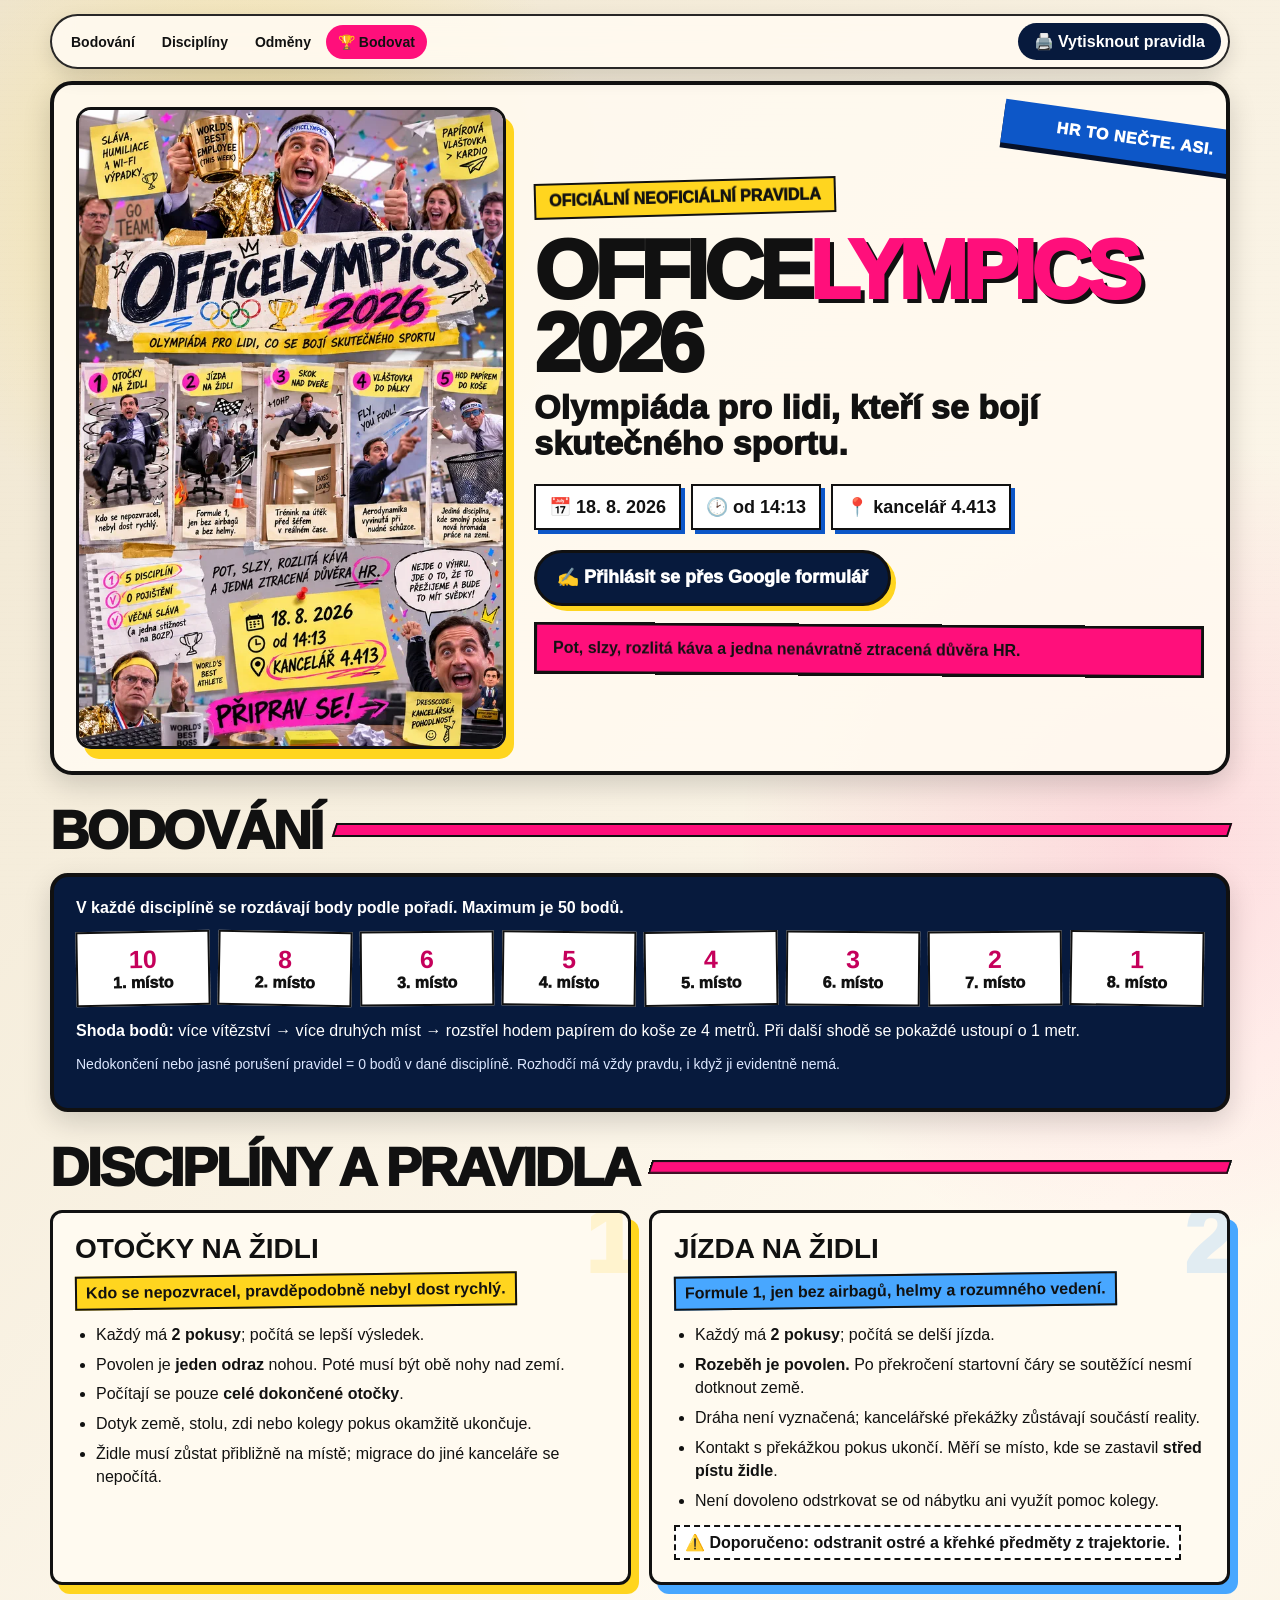
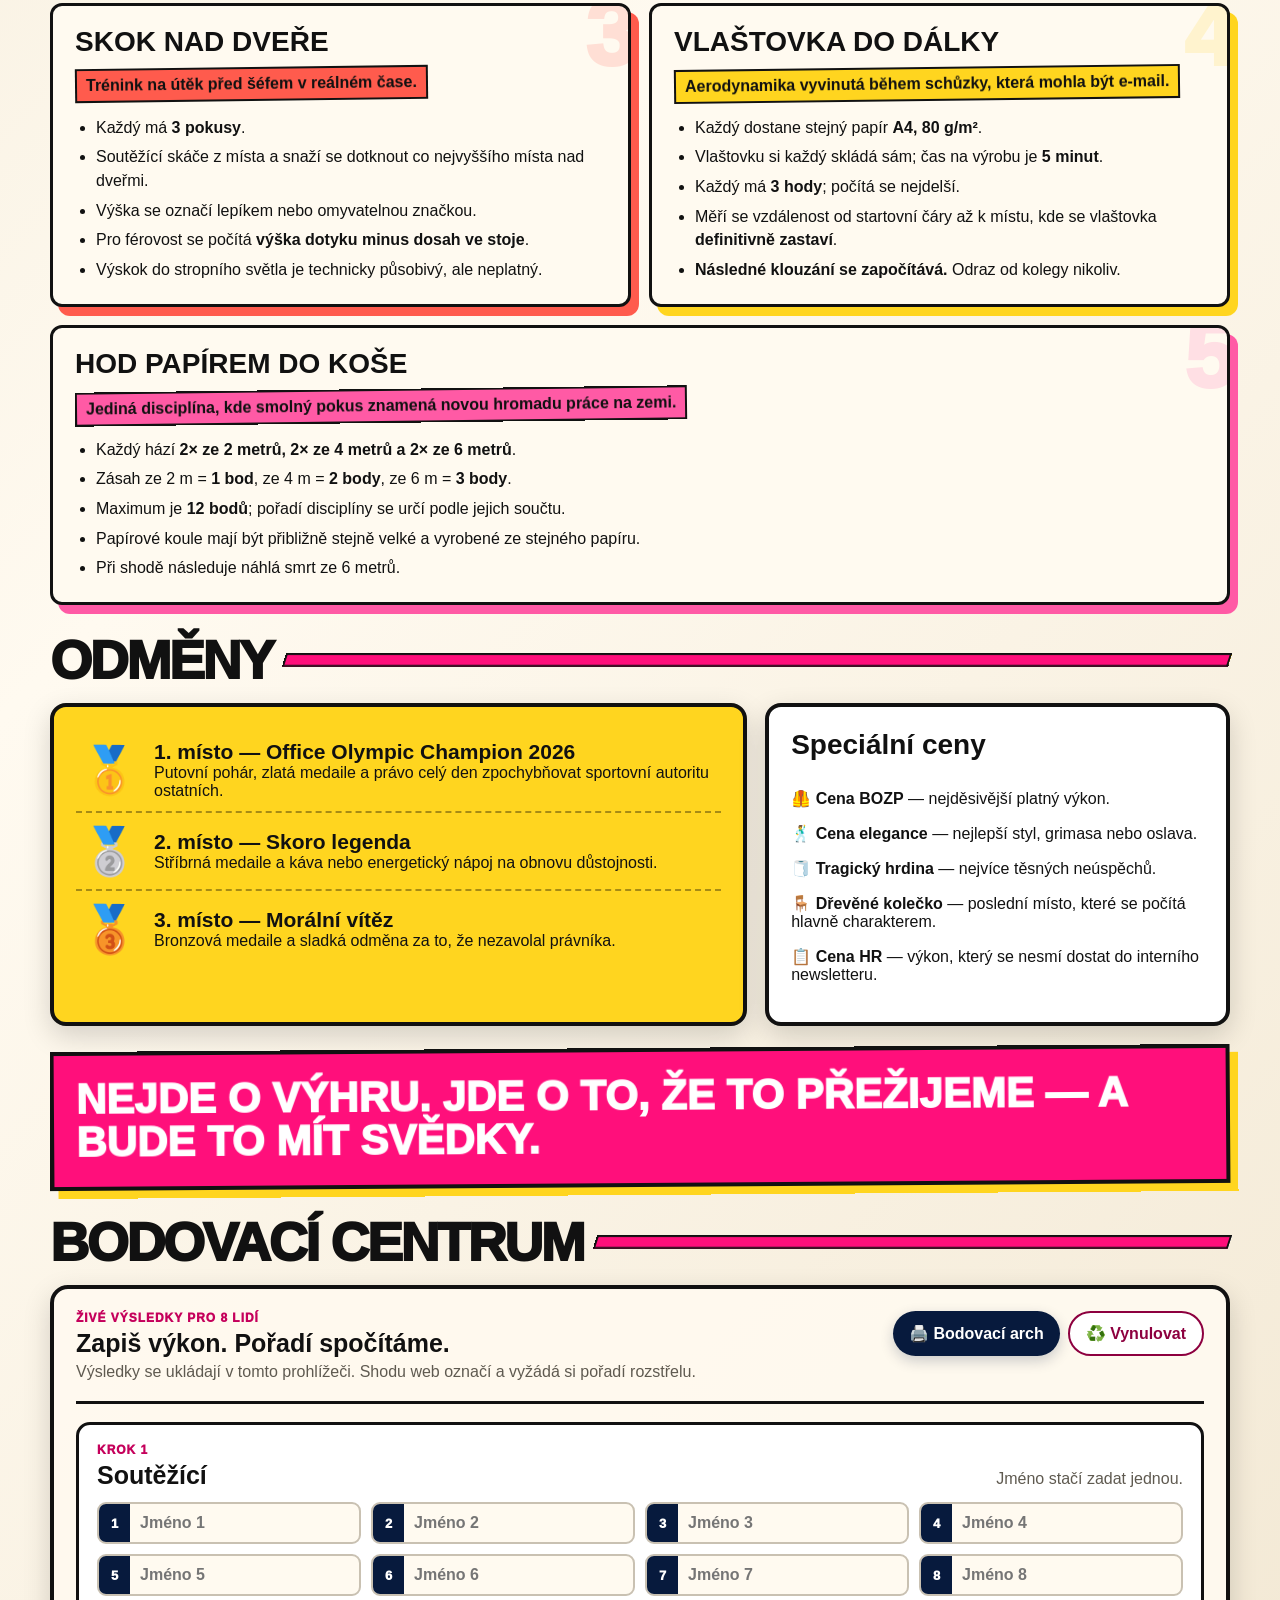
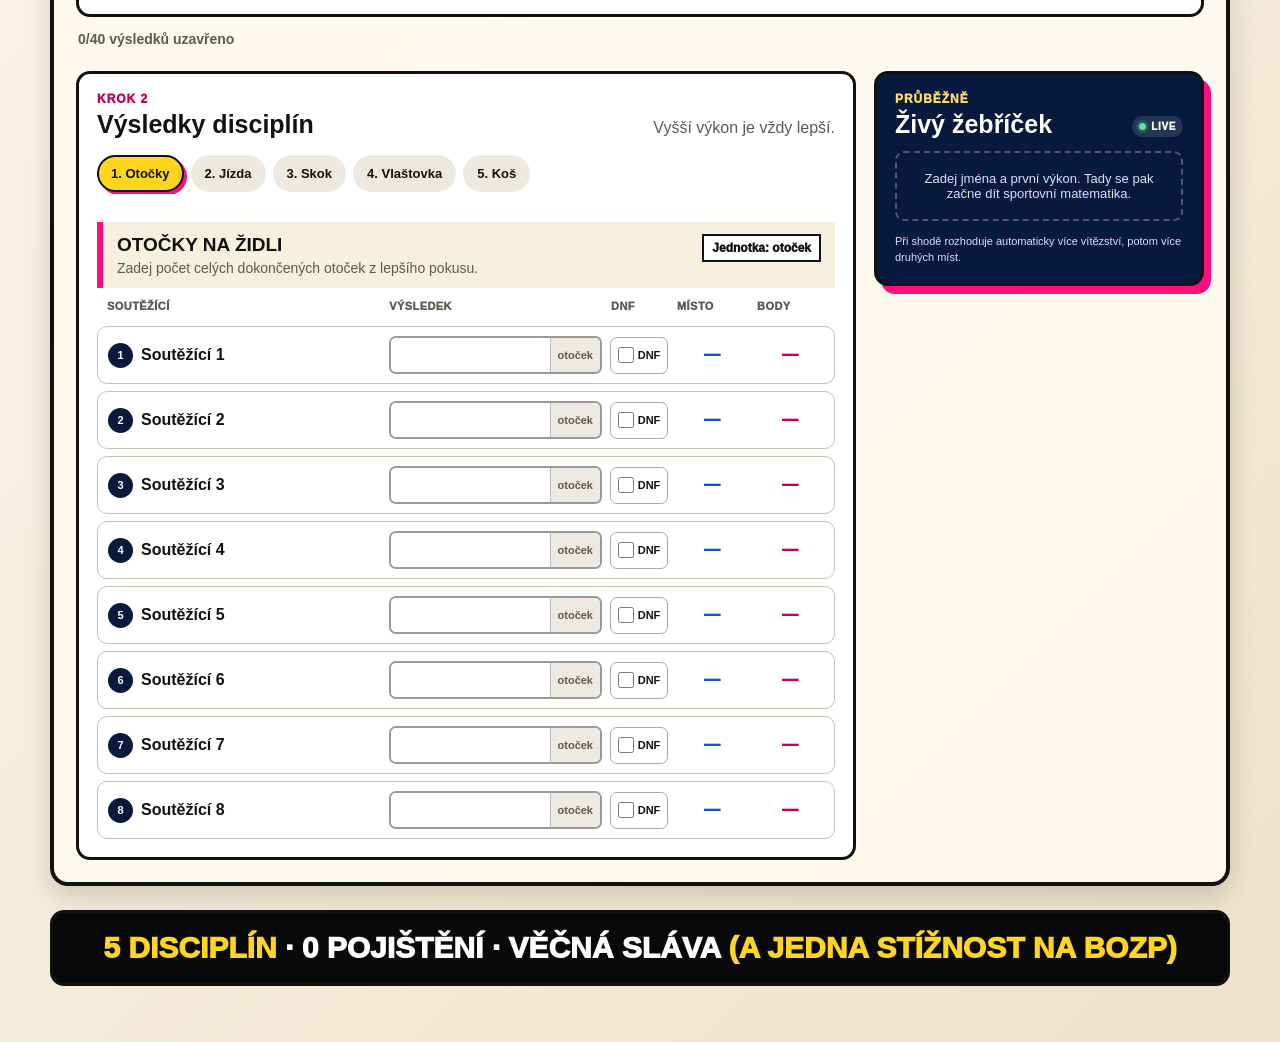
==== index.html @ a443abc7 "signup" ====
<!doctype html>
<html lang="cs">
<head>
  <meta charset="utf-8">
  <meta name="viewport" content="width=device-width, initial-scale=1">
  <title>Officelympics 2026 — pravidla, výsledky a odměny</title>
  <meta name="description" content="Pravidla, živé bodování a odměny pro Officelympics 2026. 18. 8. 2026 od 14:13 v kanceláři 4.413.">
  <meta name="theme-color" content="#ff0f7b">

  <meta property="og:type" content="website">
  <meta property="og:locale" content="cs_CZ">
  <meta property="og:title" content="Officelympics 2026">
  <meta property="og:description" content="5 disciplín • 0 pojištění • věčná sláva">
  <meta property="og:image" content="https://nemvik.github.io/officelympics/2026.png">
  <meta property="og:image:width" content="1024">
  <meta property="og:image:height" content="1536">
  <meta property="og:image:alt" content="Plakát Officelympics 2026">
  <meta name="twitter:card" content="summary_large_image">
  <meta name="twitter:title" content="Officelympics 2026">
  <meta name="twitter:description" content="5 disciplín • 0 pojištění • věčná sláva">
  <meta name="twitter:image" content="https://nemvik.github.io/officelympics/2026.png">

  <link rel="icon" href="favicon.svg" type="image/svg+xml">
  <link rel="stylesheet" href="styles.css">
  <script src="app.js" defer></script>
</head>
<body>
  <a class="skip-link" href="#main">Přeskočit na obsah</a>

  <nav class="quick-nav" aria-label="Rychlá navigace">
    <div class="quick-links">
      <a href="#bodovani">Bodování</a>
      <a href="#discipliny">Disciplíny</a>
      <a href="#odmeny">Odměny</a>
      <a class="quick-primary" href="#tabulka">🏆 Bodovat</a>
    </div>
    <button class="nav-print" id="print-rules" type="button">🖨️ Vytisknout pravidla</button>
  </nav>

  <div class="screen-content">
    <main class="wrap" id="main">
      <header class="hero">
        <a class="poster-card" href="2026.png" target="_blank" rel="noopener" aria-label="Otevřít celý plakát Officelympics 2026">
          <picture class="poster-picture">
            <source
              type="image/webp"
              srcset="2026-640.webp 640w, 2026.webp 1024w"
              sizes="(max-width: 600px) calc(100vw - 76px), (max-width: 1000px) min(520px, calc(100vw - 76px)), 430px">
            <img
              class="poster"
              src="2026.png"
              width="1024"
              height="1536"
              fetchpriority="high"
              decoding="async"
              alt="Pozvánka Officelympics 2026">
          </picture>
          <span class="poster-open" aria-hidden="true">🔎 Otevřít celý plakát</span>
        </a>

        <div class="hero-copy">
          <span class="kicker">Oficiální neoficiální pravidla</span>
          <h1>
            <span class="brand"><span class="brand-base">Office</span><span class="brand-accent">lympics</span></span>
            <span class="brand-year">2026</span>
          </h1>
          <div class="subtitle">Olympiáda pro lidi, kteří se bojí skutečného sportu.</div>
          <div class="meta">
            <b>📅 18. 8. 2026</b>
            <b>🕑 od 14:13</b>
            <b>📍 kancelář 4.413</b>
          </div>
          <a
            class="signup-link"
            href="https://docs.google.com/forms/d/e/1FAIpQLSdGdwil73P9ZzhHvg5KQqXe9plzmmgv12WJehyTWyeTO-vtfw/viewform"
            target="_blank"
            rel="noopener">
            ✍️ Přihlásit se přes Google formulář
          </a>
          <div class="notice">Pot, slzy, rozlitá káva a jedna nenávratně ztracená důvěra HR.</div>
        </div>
      </header>

      <section id="bodovani">
        <h2 class="section-title">Bodování</h2>
        <div class="scoring">
          <b>V každé disciplíně se rozdávají body podle pořadí. Maximum je 50 bodů.</b>
          <div class="scoring-grid" aria-label="Body podle umístění">
            <div class="place" style="--r:-1deg"><strong>10</strong>1. místo</div>
            <div class="place" style="--r:1deg"><strong>8</strong>2. místo</div>
            <div class="place" style="--r:-.5deg"><strong>6</strong>3. místo</div>
            <div class="place" style="--r:.7deg"><strong>5</strong>4. místo</div>
            <div class="place" style="--r:-.8deg"><strong>4</strong>5. místo</div>
            <div class="place" style="--r:.5deg"><strong>3</strong>6. místo</div>
            <div class="place" style="--r:-.4deg"><strong>2</strong>7. místo</div>
            <div class="place" style="--r:.9deg"><strong>1</strong>8. místo</div>
          </div>
          <p><b>Shoda bodů:</b> více vítězství → více druhých míst → rozstřel hodem papírem do koše ze 4 metrů. Při další shodě se pokaždé ustoupí o 1 metr.</p>
          <p class="small scoring-note">Nedokončení nebo jasné porušení pravidel = 0 bodů v dané disciplíně. Rozhodčí má vždy pravdu, i když ji evidentně nemá.</p>
        </div>
      </section>

      <section id="discipliny">
        <h2 class="section-title">Disciplíny a pravidla</h2>
        <div class="rules">
          <article class="rule" data-num="1" style="--c:#ffd51f">
            <h3>Otočky na židli</h3>
            <div class="joke">Kdo se nepozvracel, pravděpodobně nebyl dost rychlý.</div>
            <ul>
              <li>Každý má <b>2 pokusy</b>; počítá se lepší výsledek.</li>
              <li>Povolen je <b>jeden odraz</b> nohou. Poté musí být obě nohy nad zemí.</li>
              <li>Počítají se pouze <b>celé dokončené otočky</b>.</li>
              <li>Dotyk země, stolu, zdi nebo kolegy pokus okamžitě ukončuje.</li>
              <li>Židle musí zůstat přibližně na místě; migrace do jiné kanceláře se nepočítá.</li>
            </ul>
          </article>

          <article class="rule" data-num="2" style="--c:#48a7ff">
            <h3>Jízda na židli</h3>
            <div class="joke">Formule 1, jen bez airbagů, helmy a rozumného vedení.</div>
            <ul>
              <li>Každý má <b>2 pokusy</b>; počítá se delší jízda.</li>
              <li><b>Rozeběh je povolen.</b> Po překročení startovní čáry se soutěžící nesmí dotknout země.</li>
              <li>Dráha není vyznačená; kancelářské překážky zůstávají součástí reality.</li>
              <li>Kontakt s překážkou pokus ukončí. Měří se místo, kde se zastavil <b>střed pístu židle</b>.</li>
              <li>Není dovoleno odstrkovat se od nábytku ani využít pomoc kolegy.</li>
            </ul>
            <div class="badge">⚠️ Doporučeno: odstranit ostré a křehké předměty z trajektorie.</div>
          </article>

          <article class="rule" data-num="3" style="--c:#ff5b4d">
            <h3>Skok nad dveře</h3>
            <div class="joke">Trénink na útěk před šéfem v reálném čase.</div>
            <ul>
              <li>Každý má <b>3 pokusy</b>.</li>
              <li>Soutěžící skáče z místa a snaží se dotknout co nejvyššího místa nad dveřmi.</li>
              <li>Výška se označí lepíkem nebo omyvatelnou značkou.</li>
              <li>Pro férovost se počítá <b>výška dotyku minus dosah ve stoje</b>.</li>
              <li>Výskok do stropního světla je technicky působivý, ale neplatný.</li>
            </ul>
          </article>

          <article class="rule" data-num="4" style="--c:#ffd51f">
            <h3>Vlaštovka do dálky</h3>
            <div class="joke">Aerodynamika vyvinutá během schůzky, která mohla být e-mail.</div>
            <ul>
              <li>Každý dostane stejný papír <b>A4, 80 g/m²</b>.</li>
              <li>Vlaštovku si každý skládá sám; čas na výrobu je <b>5 minut</b>.</li>
              <li>Každý má <b>3 hody</b>; počítá se nejdelší.</li>
              <li>Měří se vzdálenost od startovní čáry až k místu, kde se vlaštovka <b>definitivně zastaví</b>.</li>
              <li><b>Následné klouzání se započítává.</b> Odraz od kolegy nikoliv.</li>
            </ul>
          </article>

          <article class="rule full" data-num="5" style="--c:#ff5aa5">
            <h3>Hod papírem do koše</h3>
            <div class="joke">Jediná disciplína, kde smolný pokus znamená novou hromadu práce na zemi.</div>
            <ul>
              <li>Každý hází <b>2× ze 2 metrů, 2× ze 4 metrů a 2× ze 6 metrů</b>.</li>
              <li>Zásah ze 2 m = <b>1 bod</b>, ze 4 m = <b>2 body</b>, ze 6 m = <b>3 body</b>.</li>
              <li>Maximum je <b>12 bodů</b>; pořadí disciplíny se určí podle jejich součtu.</li>
              <li>Papírové koule mají být přibližně stejně velké a vyrobené ze stejného papíru.</li>
              <li>Při shodě následuje náhlá smrt ze 6 metrů.</li>
            </ul>
          </article>
        </div>
      </section>

      <section id="odmeny">
        <h2 class="section-title">Odměny</h2>
        <div class="rewards">
          <div class="podium">
            <div class="reward">
              <div class="medal" aria-hidden="true">🥇</div>
              <div><b>1. místo — Office Olympic Champion 2026</b><br>Putovní pohár, zlatá medaile a právo celý den zpochybňovat sportovní autoritu ostatních.</div>
            </div>
            <div class="reward">
              <div class="medal" aria-hidden="true">🥈</div>
              <div><b>2. místo — Skoro legenda</b><br>Stříbrná medaile a káva nebo energetický nápoj na obnovu důstojnosti.</div>
            </div>
            <div class="reward">
              <div class="medal" aria-hidden="true">🥉</div>
              <div><b>3. místo — Morální vítěz</b><br>Bronzová medaile a sladká odměna za to, že nezavolal právníka.</div>
            </div>
          </div>
          <div class="specials">
            <h3>Speciální ceny</h3>
            <p>🦺 <b>Cena BOZP</b> — nejděsivější platný výkon.</p>
            <p>🕺 <b>Cena elegance</b> — nejlepší styl, grimasa nebo oslava.</p>
            <p>🧻 <b>Tragický hrdina</b> — nejvíce těsných neúspěchů.</p>
            <p>🪑 <b>Dřevěné kolečko</b> — poslední místo, které se počítá hlavně charakterem.</p>
            <p>📋 <b>Cena HR</b> — výkon, který se nesmí dostat do interního newsletteru.</p>
          </div>
        </div>
        <div class="quote">Nejde o výhru. Jde o to, že to přežijeme — a bude to mít svědky.</div>
      </section>

      <section id="tabulka" class="score-section">
        <h2 class="section-title">Bodovací centrum</h2>
        <div class="scoreboard-shell">
          <div class="score-toolbar">
            <div>
              <span class="eyebrow">Živé výsledky pro 8 lidí</span>
              <h3>Zapiš výkon. Pořadí spočítáme.</h3>
              <p>Výsledky se ukládají v tomto prohlížeči. Shodu web označí a vyžádá si pořadí rozstřelu.</p>
            </div>
            <div class="score-actions">
              <button id="print-scores" type="button">🖨️ Bodovací arch</button>
              <button class="danger" id="reset-scoreboard" type="button">♻️ Vynulovat</button>
            </div>
          </div>

          <div class="participants-card">
            <div class="card-heading">
              <div>
                <span class="eyebrow">Krok 1</span>
                <h3>Soutěžící</h3>
              </div>
              <p>Jméno stačí zadat jednou.</p>
            </div>
            <div class="participant-grid" id="participant-grid"></div>
          </div>

          <p class="score-status" id="score-status" role="status" aria-live="polite"></p>

          <div class="score-main">
            <div class="score-entry">
              <div class="card-heading score-entry-heading">
                <div>
                  <span class="eyebrow">Krok 2</span>
                  <h3>Výsledky disciplín</h3>
                </div>
                <p>Vyšší výkon je vždy lepší.</p>
              </div>
              <div class="discipline-tabs" id="discipline-tabs" role="tablist" aria-label="Disciplíny"></div>
              <div id="discipline-panels"></div>
            </div>

            <aside class="leaderboard-card" aria-labelledby="leaderboard-title">
              <div class="leaderboard-heading">
                <div>
                  <span class="eyebrow">Průběžně</span>
                  <h3 id="leaderboard-title">Živý žebříček</h3>
                </div>
                <span class="live-dot"><span aria-hidden="true"></span> live</span>
              </div>
              <div class="leaderboard-list" id="leaderboard-list"></div>
              <div id="final-tiebreaks"></div>
              <p class="leaderboard-note" id="leaderboard-note">Pořadí se objeví po zadání prvního výsledku.</p>
            </aside>
          </div>
        </div>
      </section>

      <div class="foot"><span>5 disciplín</span> · 0 pojištění · věčná sláva <span>(a jedna stížnost na BOZP)</span></div>
    </main>
  </div>

  <section class="print-score-sheet" id="print-score-sheet" aria-hidden="true">
    <header class="print-sheet-head">
      <div>
        <p>Officelympics 2026</p>
        <h1>Bodovací arch</h1>
      </div>
      <div class="print-sheet-meta">18. 8. 2026 · 14:13 · kancelář 4.413</div>
    </header>
    <table class="paper-score-table">
      <thead>
        <tr>
          <th>Soutěžící</th>
          <th>Otočky<br><small>výsledek / místo</small></th>
          <th>Jízda<br><small>m / místo</small></th>
          <th>Skok<br><small>cm / místo</small></th>
          <th>Vlaštovka<br><small>m / místo</small></th>
          <th>Koš<br><small>body / místo</small></th>
          <th>Celkem</th>
          <th>Pořadí</th>
        </tr>
      </thead>
      <tbody id="print-score-body"></tbody>
    </table>
    <div class="print-legend">
      <b>Body:</b> 1. = 10 · 2. = 8 · 3. = 6 · 4. = 5 · 5. = 4 · 6. = 3 · 7. = 2 · 8. = 1
      <span>Shoda celkem: více vítězství → více druhých míst → rozstřel.</span>
    </div>
  </section>
</body>
</html>
---- styles.css ----
:root {
  --ink: #111;
  --paper: #f7f0df;
  --paper-2: #fffaf0;
  --pink: #ff0f7b;
  --pink-ink: #c5005b;
  --yellow: #ffd51f;
  --blue: #0d57c8;
  --navy: #071a3d;
  --red: #c9221b;
  --green: #087847;
  --muted: #5f5a50;
  --line: #c9c1b2;
  --shadow: 0 10px 28px rgba(0, 0, 0, .16);
}

* {
  box-sizing: border-box;
}

html {
  scroll-behavior: smooth;
  scroll-padding-top: 92px;
}

body {
  margin: 0;
  color: var(--ink);
  font-family: Arial, Helvetica, sans-serif;
  background:
    radial-gradient(circle at 20% 5%, rgba(255, 213, 31, .28), transparent 22rem),
    radial-gradient(circle at 90% 20%, rgba(255, 15, 123, .13), transparent 26rem),
    linear-gradient(135deg, #efe5cf, #fffaf0 42%, #eee2ca);
}

body::before {
  content: "";
  position: fixed;
  inset: 0;
  pointer-events: none;
  opacity: .22;
  background-image:
    repeating-linear-gradient(0deg, transparent 0 5px, rgba(0, 0, 0, .025) 6px),
    repeating-linear-gradient(90deg, transparent 0 7px, rgba(255, 255, 255, .08) 8px);
  mix-blend-mode: multiply;
}

button,
input,
select {
  font: inherit;
}

button,
.quick-nav a {
  -webkit-tap-highlight-color: transparent;
}

button {
  border: 0;
  border-radius: 999px;
  padding: 11px 16px;
  font-weight: 900;
  cursor: pointer;
  color: #fff;
  background: var(--navy);
  box-shadow: 0 5px 14px rgba(7, 26, 61, .2);
  white-space: nowrap;
}

button:hover {
  transform: translateY(-1px);
}

button:active {
  transform: translateY(0);
}

a:focus-visible,
button:focus-visible,
input:focus-visible,
select:focus-visible,
summary:focus-visible {
  outline: 4px solid var(--blue);
  outline-offset: 3px;
}

.skip-link {
  position: fixed;
  left: 16px;
  top: 12px;
  z-index: 100;
  padding: 10px 14px;
  color: #fff;
  background: var(--navy);
  border-radius: 8px;
  transform: translateY(-160%);
}

.skip-link:focus {
  transform: translateY(0);
}

.quick-nav {
  position: sticky;
  top: 10px;
  z-index: 30;
  width: min(1180px, calc(100% - 32px));
  margin: 14px auto 12px;
  padding: 7px;
  display: flex;
  align-items: center;
  justify-content: space-between;
  gap: 10px;
  border: 2px solid rgba(17, 17, 17, .9);
  border-radius: 999px;
  background: rgba(255, 250, 240, .92);
  box-shadow: 0 8px 20px rgba(0, 0, 0, .13);
  backdrop-filter: blur(12px);
}

.quick-links {
  display: flex;
  align-items: center;
  gap: 3px;
}

.quick-nav a {
  padding: 9px 12px;
  border-radius: 999px;
  color: var(--ink);
  font-size: 14px;
  font-weight: 900;
  text-decoration: none;
  white-space: nowrap;
}

.quick-nav a:hover {
  background: rgba(7, 26, 61, .08);
}

.quick-nav a.quick-primary {
  color: var(--ink);
  background: var(--pink);
}

.nav-print {
  padding-block: 9px;
  box-shadow: none;
}

.wrap {
  width: min(1180px, calc(100% - 32px));
  margin: 0 auto 56px;
}

section {
  margin-top: 28px;
  scroll-margin-top: 92px;
}

.hero {
  display: grid;
  grid-template-columns: minmax(300px, 430px) minmax(0, 1fr);
  gap: 28px;
  align-items: center;
  padding: 22px;
  position: relative;
  overflow: hidden;
  background: rgba(255, 250, 240, .9);
  border: 4px solid var(--ink);
  border-radius: 22px;
  box-shadow: var(--shadow);
}

.hero::after {
  content: "HR TO NEČTE. ASI.";
  position: absolute;
  right: -42px;
  top: 32px;
  padding: 13px 54px;
  color: #fff;
  background: var(--blue);
  box-shadow: 0 5px 0 #06112a;
  font-weight: 1000;
  letter-spacing: .04em;
  transform: rotate(8deg);
}

.poster-card {
  display: block;
  min-width: 0;
  position: relative;
  color: inherit;
  text-decoration: none;
}

.poster-picture {
  display: block;
}

.poster {
  display: block;
  width: 100%;
  height: auto;
  border: 3px solid var(--ink);
  border-radius: 15px;
  box-shadow: 8px 10px 0 var(--yellow);
}

.poster-open {
  display: none;
}

.hero-copy {
  min-width: 0;
}

.kicker {
  display: inline-block;
  padding: 7px 13px;
  background: var(--yellow);
  border: 2px solid var(--ink);
  font-weight: 1000;
  text-transform: uppercase;
  transform: rotate(-1.5deg);
}

h1 {
  margin: 18px 0 8px;
  font-size: clamp(52px, 6.5vw, 92px);
  font-weight: 1000;
  line-height: .88;
  letter-spacing: -.06em;
  text-transform: uppercase;
}

.brand {
  display: block;
  white-space: nowrap;
}

.brand-accent {
  color: var(--pink);
  text-shadow: 4px 4px 0 var(--ink);
}

.brand-year {
  display: block;
}

.subtitle {
  max-width: 720px;
  font-size: clamp(21px, 3vw, 34px);
  font-weight: 1000;
  line-height: 1.08;
}

.meta {
  display: flex;
  flex-wrap: wrap;
  gap: 10px;
  margin-top: 22px;
}

.meta b {
  padding: 10px 13px;
  background: #fff;
  border: 2px solid var(--ink);
  box-shadow: 4px 4px 0 var(--blue);
  font-size: 18px;
}

.signup-link {
  display: block;
  width: fit-content;
  max-width: 100%;
  margin-top: 20px;
  padding: 14px 20px;
  color: #fff;
  background: var(--navy);
  border: 3px solid var(--ink);
  border-radius: 999px;
  box-shadow: 5px 5px 0 var(--yellow);
  font-size: 18px;
  font-weight: 1000;
  line-height: 1.2;
  text-decoration: none;
  transition: transform .15s ease, box-shadow .15s ease;
}

.signup-link:hover {
  transform: translate(-1px, -1px);
  box-shadow: 7px 7px 0 var(--yellow);
}

.signup-link:active {
  transform: translate(1px, 1px);
  box-shadow: 3px 3px 0 var(--yellow);
}

.notice {
  margin-top: 18px;
  padding: 14px 16px;
  color: var(--ink);
  background: var(--pink);
  border: 3px solid var(--ink);
  font-weight: 900;
  transform: rotate(.4deg);
}

.section-title {
  display: flex;
  align-items: center;
  gap: 12px;
  margin: 0 0 16px;
  font-size: clamp(30px, 5vw, 54px);
  font-weight: 1000;
  letter-spacing: -.045em;
  line-height: 1;
  text-transform: uppercase;
}

.section-title::after {
  content: "";
  height: 10px;
  min-width: 28px;
  flex: 1;
  background: var(--pink);
  border: 2px solid var(--ink);
  transform: skewX(-18deg);
}

.scoring {
  padding: 22px;
  color: #fff;
  background: var(--navy);
  border: 4px solid var(--ink);
  border-radius: 18px;
  box-shadow: var(--shadow);
}

.scoring-grid {
  display: grid;
  grid-template-columns: repeat(8, 1fr);
  gap: 8px;
  margin-top: 14px;
}

.place {
  padding: 12px 6px;
  color: var(--ink);
  background: #fff;
  border: 2px solid var(--ink);
  text-align: center;
  font-weight: 1000;
  transform: rotate(var(--r, 0deg));
}

.place strong {
  display: block;
  color: var(--pink-ink);
  font-size: 25px;
}

.scoring .scoring-note {
  color: #dce7ff;
}

.rules {
  display: grid;
  grid-template-columns: repeat(2, minmax(0, 1fr));
  gap: 18px;
}

.rule {
  position: relative;
  overflow: hidden;
  padding: 22px;
  background: var(--paper-2);
  border: 3px solid var(--ink);
  border-radius: 12px;
  box-shadow: 8px 9px 0 var(--c);
}

.rule::before {
  content: attr(data-num);
  position: absolute;
  right: -8px;
  top: -18px;
  color: var(--c);
  font-size: 92px;
  font-weight: 1000;
  line-height: 1;
  opacity: .16;
}

.rule h3 {
  max-width: 85%;
  margin: 0 0 4px;
  font-size: 28px;
  line-height: 1;
  text-transform: uppercase;
}

.rule .joke {
  display: inline-block;
  margin: 7px 0 15px;
  padding: 6px 9px;
  background: var(--c);
  border: 2px solid var(--ink);
  font-weight: 900;
  transform: rotate(-.7deg);
}

.rule ul {
  margin: 0;
  padding-left: 21px;
  line-height: 1.48;
}

.rule li + li {
  margin-top: 6px;
}

.rule.full {
  grid-column: 1 / -1;
}

.badge {
  display: inline-flex;
  align-items: center;
  gap: 7px;
  margin-top: 12px;
  padding: 6px 9px;
  background: #fff;
  border: 2px dashed var(--ink);
  font-weight: 900;
}

.rewards {
  display: grid;
  grid-template-columns: 1.2fr .8fr;
  gap: 18px;
}

.podium,
.specials {
  padding: 22px;
  border: 4px solid var(--ink);
  border-radius: 16px;
  box-shadow: var(--shadow);
}

.podium {
  background: var(--yellow);
}

.specials {
  background: #fff;
}

.specials h3 {
  margin-top: 0;
  font-size: 28px;
}

.reward {
  display: grid;
  grid-template-columns: 66px 1fr;
  gap: 12px;
  align-items: center;
  padding: 11px 0;
  border-bottom: 2px dashed rgba(0, 0, 0, .35);
}

.reward:last-child {
  border-bottom: 0;
}

.medal {
  font-size: 46px;
  text-align: center;
}

.reward b {
  font-size: 21px;
}

.quote {
  margin-top: 22px;
  padding: 22px;
  color: #fff;
  background: var(--pink);
  border: 4px solid var(--ink);
  box-shadow: 8px 8px 0 var(--yellow);
  font-size: clamp(24px, 4vw, 42px);
  font-weight: 1000;
  line-height: 1.03;
  text-transform: uppercase;
  transform: rotate(-.4deg);
}

.small {
  color: var(--muted);
  font-size: 14px;
}

/* Bodovací centrum */
.scoreboard-shell {
  padding: 22px;
  background: rgba(255, 250, 240, .94);
  border: 4px solid var(--ink);
  border-radius: 18px;
  box-shadow: var(--shadow);
}

.score-toolbar {
  display: flex;
  align-items: flex-start;
  justify-content: space-between;
  gap: 24px;
  padding-bottom: 20px;
  border-bottom: 3px solid var(--ink);
}

.eyebrow {
  display: block;
  margin-bottom: 5px;
  color: var(--pink-ink);
  font-size: 12px;
  font-weight: 1000;
  letter-spacing: .08em;
  text-transform: uppercase;
}

.score-toolbar h3,
.card-heading h3,
.leaderboard-heading h3 {
  margin: 0;
  font-size: 25px;
  line-height: 1.05;
}

.score-toolbar p,
.card-heading p {
  margin: 7px 0 0;
  color: var(--muted);
}

.score-actions {
  display: flex;
  flex-wrap: wrap;
  justify-content: flex-end;
  gap: 8px;
}

button.danger {
  color: #8d003f;
  background: #fff;
  border: 2px solid #8d003f;
  box-shadow: none;
}

.participants-card,
.score-entry {
  margin-top: 18px;
  padding: 18px;
  background: #fff;
  border: 3px solid var(--ink);
  border-radius: 14px;
}

.card-heading,
.leaderboard-heading {
  display: flex;
  align-items: flex-end;
  justify-content: space-between;
  gap: 16px;
}

.participant-grid {
  display: grid;
  grid-template-columns: repeat(4, minmax(0, 1fr));
  gap: 10px;
  margin-top: 14px;
}

.participant-field {
  display: grid;
  grid-template-columns: 31px minmax(0, 1fr);
  align-items: center;
  overflow: hidden;
  background: var(--paper-2);
  border: 2px solid var(--line);
  border-radius: 9px;
}

.participant-field:focus-within {
  border-color: var(--blue);
  box-shadow: 0 0 0 2px rgba(13, 87, 200, .14);
}

.participant-number {
  display: grid;
  align-self: stretch;
  place-items: center;
  color: #fff;
  background: var(--navy);
  font-size: 13px;
  font-weight: 1000;
}

.participant-field input {
  min-width: 0;
  width: 100%;
  padding: 10px;
  background: transparent;
  border: 0;
  outline: 0;
  font-weight: 700;
}

.score-status {
  min-height: 22px;
  margin: 14px 2px 0;
  color: var(--muted);
  font-size: 14px;
  font-weight: 700;
}

.score-main {
  display: grid;
  grid-template-columns: minmax(0, 1fr) 330px;
  gap: 18px;
  align-items: start;
}

.score-entry {
  min-width: 0;
}

.discipline-tabs {
  display: flex;
  gap: 7px;
  margin: 16px -2px 12px;
  padding: 2px;
  overflow-x: auto;
  scrollbar-width: thin;
}

.discipline-tab {
  flex: 0 0 auto;
  padding: 9px 12px;
  color: var(--ink);
  background: #eee9df;
  border: 2px solid transparent;
  box-shadow: none;
  font-size: 13px;
}

.discipline-tab[aria-selected="true"] {
  background: var(--yellow);
  border-color: var(--ink);
  box-shadow: 3px 3px 0 var(--pink);
}

.discipline-panel[hidden] {
  display: none;
}

.panel-intro {
  display: flex;
  align-items: flex-start;
  justify-content: space-between;
  gap: 16px;
  margin: 6px 0 12px;
  padding: 12px 14px;
  background: var(--paper);
  border-left: 6px solid var(--pink);
}

.panel-intro h4 {
  margin: 0 0 4px;
  font-size: 19px;
  text-transform: uppercase;
}

.panel-intro p {
  margin: 0;
  color: var(--muted);
  font-size: 14px;
}

.unit-badge {
  flex: 0 0 auto;
  padding: 5px 8px;
  background: #fff;
  border: 2px solid var(--ink);
  font-size: 12px;
  font-weight: 1000;
}

.result-head,
.result-row {
  display: grid;
  grid-template-columns: minmax(130px, 1fr) minmax(146px, .78fr) 58px 72px 68px;
  gap: 8px;
  align-items: center;
}

.result-head {
  padding: 0 10px 7px;
  color: var(--muted);
  font-size: 11px;
  font-weight: 1000;
  letter-spacing: .04em;
  text-transform: uppercase;
}

.result-row {
  margin-top: 7px;
  padding: 9px 10px;
  background: #fff;
  border: 1px solid var(--line);
  border-radius: 10px;
}

.result-row.is-tie {
  background: #fff9d9;
  border-color: #aa7500;
}

.result-row.is-invalid {
  background: #fff1ef;
  border-color: var(--red);
}

.result-row.is-dnf {
  background: #f0eee9;
}

.participant-cell {
  min-width: 0;
  display: flex;
  align-items: center;
  gap: 8px;
  font-weight: 900;
}

.participant-cell .row-number {
  display: grid;
  width: 25px;
  height: 25px;
  flex: 0 0 auto;
  place-items: center;
  color: #fff;
  background: var(--navy);
  border-radius: 50%;
  font-size: 11px;
}

.participant-label {
  overflow: hidden;
  text-overflow: ellipsis;
  white-space: nowrap;
}

.result-field {
  min-width: 0;
}

.mobile-field-label {
  display: none;
}

.input-with-unit {
  display: flex;
  align-items: stretch;
  overflow: hidden;
  background: #fff;
  border: 2px solid #999;
  border-radius: 7px;
}

.input-with-unit:focus-within {
  border-color: var(--blue);
}

.input-with-unit input {
  min-width: 0;
  width: 100%;
  padding: 8px;
  border: 0;
  outline: 0;
}

.input-with-unit input:disabled {
  color: #777;
  background: #e7e4de;
}

.input-unit {
  display: grid;
  place-items: center;
  padding: 0 7px;
  color: var(--muted);
  background: #eeeae2;
  border-left: 1px solid #bbb;
  font-size: 11px;
  font-weight: 900;
}

.dnf-field {
  display: flex;
  align-items: center;
  justify-content: center;
  gap: 4px;
  min-height: 37px;
  padding: 5px;
  border: 1px solid #aaa;
  border-radius: 7px;
  font-size: 11px;
  font-weight: 900;
  cursor: pointer;
}

.dnf-field input {
  width: 16px;
  height: 16px;
  margin: 0;
  accent-color: var(--pink-ink);
}

.place-cell,
.points-cell {
  display: block;
  text-align: center;
  font-weight: 1000;
}

.place-cell {
  color: var(--blue);
}

.points-cell {
  color: var(--pink-ink);
}

.tiebreak-field {
  grid-column: 2 / -1;
  display: flex;
  align-items: center;
  justify-content: flex-end;
  gap: 8px;
  padding-top: 2px;
  color: #6f4c00;
  font-size: 12px;
  font-weight: 900;
}

.tiebreak-field[hidden] {
  display: none;
}

.tiebreak-field select {
  max-width: 190px;
  padding: 7px 9px;
  color: var(--ink);
  background: #fff;
  border: 2px solid #8c6500;
  border-radius: 7px;
}

.tiebreak-field select[aria-invalid="true"] {
  border-color: var(--red);
}

.panel-alert {
  margin: 10px 0 0;
  padding: 10px 12px;
  color: #5b3e00;
  background: #fff3b1;
  border: 2px solid #9d6c00;
  border-radius: 8px;
  font-size: 13px;
  font-weight: 800;
}

.panel-alert[hidden] {
  display: none;
}

.leaderboard-card {
  position: sticky;
  top: 87px;
  margin-top: 18px;
  padding: 18px;
  color: #fff;
  background: var(--navy);
  border: 3px solid var(--ink);
  border-radius: 14px;
  box-shadow: 7px 8px 0 var(--pink);
}

.leaderboard-card .eyebrow {
  color: #ffd96b;
}

.live-dot {
  display: inline-flex;
  align-items: center;
  gap: 5px;
  padding: 5px 7px;
  color: #fff;
  background: rgba(255, 255, 255, .12);
  border-radius: 999px;
  font-size: 10px;
  font-weight: 1000;
  letter-spacing: .06em;
  text-transform: uppercase;
}

.live-dot span {
  width: 7px;
  height: 7px;
  background: #55e895;
  border-radius: 50%;
  box-shadow: 0 0 0 3px rgba(85, 232, 149, .16);
}

.leaderboard-list {
  display: grid;
  gap: 7px;
  margin-top: 14px;
}

.leader-row {
  display: grid;
  grid-template-columns: 34px minmax(0, 1fr) auto;
  gap: 8px;
  align-items: center;
  padding: 9px;
  color: var(--ink);
  background: #fff;
  border: 2px solid transparent;
  border-radius: 9px;
}

.leader-row:first-child[data-ranked="true"] {
  background: var(--yellow);
  border-color: var(--ink);
}

.leader-rank {
  font-size: 18px;
  font-weight: 1000;
  text-align: center;
}

.leader-name {
  min-width: 0;
  overflow: hidden;
  font-weight: 900;
  text-overflow: ellipsis;
  white-space: nowrap;
}

.leader-meta {
  display: block;
  margin-top: 2px;
  color: var(--muted);
  font-size: 10px;
  font-weight: 700;
}

.leader-total {
  color: var(--pink-ink);
  font-size: 18px;
  font-weight: 1000;
  text-align: right;
}

.leader-badge {
  display: inline-block;
  margin-top: 4px;
  padding: 2px 5px;
  color: #5d3e00;
  background: #ffe783;
  border-radius: 4px;
  font-size: 9px;
  font-weight: 1000;
  text-transform: uppercase;
}

.leader-empty {
  padding: 18px 12px;
  color: #d8e2fb;
  border: 2px dashed rgba(255, 255, 255, .28);
  border-radius: 9px;
  font-size: 13px;
  text-align: center;
}

.leaderboard-note {
  margin: 13px 0 0;
  color: #d8e2fb;
  font-size: 11px;
  line-height: 1.4;
}

.final-tiebreak-box {
  margin-top: 12px;
  padding: 11px;
  color: var(--ink);
  background: var(--yellow);
  border: 2px solid var(--ink);
  border-radius: 9px;
}

.final-tiebreak-box strong {
  display: block;
  font-size: 13px;
}

.final-tiebreak-box p {
  margin: 4px 0 8px;
  font-size: 11px;
  line-height: 1.35;
}

.final-tiebreak-row {
  display: grid;
  grid-template-columns: minmax(0, 1fr) 112px;
  gap: 7px;
  align-items: center;
  margin-top: 6px;
  font-size: 11px;
  font-weight: 900;
}

.final-tiebreak-row select {
  min-width: 0;
  width: 100%;
  padding: 6px;
  color: var(--ink);
  background: #fff;
  border: 2px solid var(--ink);
  border-radius: 6px;
}

.final-tiebreak-row select[aria-invalid="true"] {
  border-color: var(--red);
}

.foot {
  margin-top: 24px;
  padding: 18px 20px;
  color: #fff;
  background: #090909;
  border: 3px solid var(--ink);
  border-radius: 14px;
  font-size: clamp(18px, 3vw, 30px);
  font-weight: 1000;
  text-align: center;
  text-transform: uppercase;
}

.foot span {
  color: var(--yellow);
}

.print-score-sheet {
  display: none;
}

.sr-only {
  position: absolute;
  width: 1px;
  height: 1px;
  padding: 0;
  margin: -1px;
  overflow: hidden;
  clip: rect(0, 0, 0, 0);
  white-space: nowrap;
  border: 0;
}

@media (max-width: 1000px) {
  .hero {
    grid-template-columns: 1fr;
  }

  .hero::after {
    display: none;
  }

  .poster-card {
    width: min(520px, 100%);
    margin: auto;
  }

  .rules,
  .rewards {
    grid-template-columns: 1fr;
  }

  .rule.full {
    grid-column: auto;
  }

  .scoring-grid {
    grid-template-columns: repeat(4, 1fr);
  }

  .score-main {
    grid-template-columns: 1fr;
  }

  .leaderboard-card {
    position: static;
  }
}

@media (max-width: 760px) {
  html {
    scroll-padding-top: 78px;
  }

  .quick-nav {
    justify-content: flex-start;
    gap: 4px;
    padding: 5px;
    overflow-x: auto;
    border-radius: 16px;
    scrollbar-width: none;
  }

  .quick-nav::-webkit-scrollbar {
    display: none;
  }

  .quick-links,
  .nav-print {
    flex: 0 0 auto;
  }

  .quick-links {
    gap: 0;
  }

  .quick-nav a {
    padding: 8px 7px;
    font-size: 11px;
  }

  .nav-print {
    display: block;
    width: 34px;
    padding-inline: 0;
    overflow: hidden;
    font-size: 0;
  }

  .nav-print::before {
    content: "🖨️";
    font-size: 15px;
  }

  .participant-grid {
    grid-template-columns: repeat(2, minmax(0, 1fr));
  }

  .score-toolbar,
  .card-heading {
    align-items: flex-start;
    flex-direction: column;
  }

  .score-actions {
    justify-content: flex-start;
  }

  .result-head {
    display: none;
  }

  .result-row {
    grid-template-columns: minmax(0, 1fr) 61px 70px 65px;
    padding: 10px;
  }

  .participant-cell {
    grid-column: 1 / -1;
  }

  .mobile-field-label {
    display: block;
    margin-bottom: 4px;
    color: var(--muted);
    font-size: 10px;
    font-weight: 1000;
    letter-spacing: .04em;
    text-transform: uppercase;
  }

  .tiebreak-field {
    grid-column: 1 / -1;
  }
}

@media (max-width: 600px) {
  .wrap,
  .quick-nav {
    width: min(100% - 24px, 1180px);
  }

  .hero {
    gap: 18px;
    padding: 18px;
  }

  .hero-copy {
    order: 1;
  }

  .poster-card {
    order: 2;
    width: 100%;
    height: 238px;
    overflow: hidden;
    border: 3px solid var(--ink);
    border-radius: 13px;
  }

  .poster-picture,
  .poster {
    height: 100%;
  }

  .poster {
    object-fit: cover;
    object-position: top center;
    border: 0;
    border-radius: 0;
    box-shadow: none;
  }

  .poster-open {
    display: block;
    position: absolute;
    inset: auto 0 0;
    padding: 28px 12px 11px;
    color: #fff;
    background: linear-gradient(transparent, rgba(7, 26, 61, .96));
    font-size: 13px;
    font-weight: 1000;
    text-align: center;
  }

  h1 {
    font-size: clamp(47px, 15.5vw, 66px);
  }

  .brand {
    white-space: normal;
  }

  .brand-base,
  .brand-accent {
    display: block;
    width: max-content;
    max-width: 100%;
  }

  .section-title {
    font-size: clamp(28px, 9vw, 44px);
  }

  .scoreboard-shell {
    padding: 14px;
  }

  .participants-card,
  .score-entry,
  .leaderboard-card {
    padding: 14px;
  }

  .score-entry-heading p {
    display: none;
  }

  .panel-intro {
    flex-direction: column;
  }
}

@media (max-width: 440px) {
  .participant-grid {
    grid-template-columns: 1fr;
  }

  .scoring-grid {
    grid-template-columns: repeat(2, 1fr);
  }

  .result-row {
    grid-template-columns: minmax(0, 1fr) 55px 62px;
  }

  .dnf-field {
    grid-column: 1;
    justify-self: start;
    min-height: auto;
    padding: 6px 9px;
  }

  .place-cell {
    grid-column: 2;
    grid-row: 2;
  }

  .points-cell {
    grid-column: 3;
    grid-row: 2;
  }

  .tiebreak-field {
    justify-content: flex-start;
  }

  .score-actions {
    width: 100%;
  }

  .score-actions button {
    flex: 1 1 auto;
  }
}

@media (prefers-reduced-motion: reduce) {
  html {
    scroll-behavior: auto;
  }

  *,
  *::before,
  *::after {
    scroll-behavior: auto !important;
    transition: none !important;
  }
}

@page {
  size: A4 portrait;
  margin: 10mm;
}

@page score-sheet {
  size: A4 landscape;
  margin: 8mm;
}

@media print {
  html,
  body {
    background: #fff !important;
  }

  body,
  .scoring,
  .quote,
  .foot {
    -webkit-print-color-adjust: exact;
    print-color-adjust: exact;
  }

  body::before,
  .skip-link,
  .quick-nav,
  #tabulka,
  .quote,
  .foot,
  .print-score-sheet {
    display: none !important;
  }

  .wrap {
    width: 100%;
    margin: 0;
  }

  .hero {
    grid-template-columns: 64mm minmax(0, 1fr);
    gap: 8mm;
    padding: 6mm;
    overflow: visible;
    box-shadow: none;
    page-break-after: always;
  }

  .hero::after,
  .poster-open {
    display: none;
  }

  .poster-card {
    width: 100%;
    height: auto;
    margin: 0;
    overflow: visible;
    border: 0;
    pointer-events: none;
  }

  .poster-picture,
  .poster {
    height: auto;
  }

  .poster {
    border: 2px solid var(--ink);
    border-radius: 8px;
    box-shadow: none;
    object-fit: contain;
  }

  h1 {
    margin: 5mm 0 3mm;
    font-size: 39pt;
    line-height: .86;
  }

  .brand {
    white-space: normal;
  }

  .brand-base,
  .brand-accent {
    display: block;
    width: max-content;
  }

  .subtitle {
    font-size: 18pt;
  }

  .meta {
    margin-top: 5mm;
  }

  .meta b {
    padding: 2.5mm;
    box-shadow: 2px 2px 0 var(--blue);
    font-size: 11pt;
  }

  .notice {
    padding: 3mm;
    font-size: 10pt;
  }

  .signup-link {
    display: none;
  }

  section {
    margin-top: 8mm;
    break-inside: auto;
  }

  .section-title {
    margin-bottom: 4mm;
    font-size: 25pt;
  }

  .scoring,
  .rule,
  .podium,
  .specials,
  .quote {
    box-shadow: none !important;
    break-inside: avoid;
  }

  .rules {
    grid-template-columns: repeat(2, minmax(0, 1fr));
    gap: 4mm;
  }

  .rule {
    padding: 4mm;
    font-size: 9pt;
  }

  .rule h3 {
    font-size: 17pt;
  }

  .rule.full {
    grid-column: 1 / -1;
  }

  .rewards {
    grid-template-columns: 1.2fr .8fr;
    gap: 4mm;
  }

  .podium,
  .specials,
  .quote {
    padding: 4mm;
  }

  .foot {
    font-size: 16pt;
  }

  body[data-print-mode="scores"] .screen-content {
    display: none !important;
  }

  body[data-print-mode="scores"] .print-score-sheet {
    display: block !important;
    page: score-sheet;
    color: var(--ink);
  }

  .print-sheet-head {
    display: flex;
    align-items: flex-end;
    justify-content: space-between;
    padding-bottom: 5mm;
    border-bottom: 3px solid var(--ink);
  }

  .print-sheet-head p {
    margin: 0 0 1mm;
    color: var(--pink-ink);
    font-size: 10pt;
    font-weight: 1000;
    letter-spacing: .08em;
    text-transform: uppercase;
  }

  .print-sheet-head h1 {
    margin: 0;
    font-size: 28pt;
    line-height: 1;
  }

  .print-sheet-meta {
    font-size: 11pt;
    font-weight: 900;
  }

  .paper-score-table {
    width: 100%;
    min-width: 0;
    margin-top: 5mm;
    border-collapse: collapse;
    table-layout: fixed;
  }

  .paper-score-table th,
  .paper-score-table td {
    height: 15mm;
    padding: 2mm;
    border: 1px solid #777;
    font-size: 9pt;
    text-align: center;
    vertical-align: middle;
  }

  .paper-score-table th {
    height: 13mm;
    color: #fff;
    background: var(--navy);
    font-size: 9pt;
  }

  .paper-score-table th:first-child,
  .paper-score-table td:first-child {
    width: 22%;
    text-align: left;
  }

  .paper-score-table th:nth-last-child(-n + 2),
  .paper-score-table td:nth-last-child(-n + 2) {
    width: 8%;
  }

  .paper-score-table small {
    font-size: 7pt;
    font-weight: 400;
  }

  .paper-score-table .paper-name {
    font-weight: 900;
  }

  .paper-score-table .paper-placeholder {
    color: #777;
    font-weight: 400;
  }

  .print-legend {
    display: flex;
    justify-content: space-between;
    gap: 10mm;
    margin-top: 4mm;
    padding: 3mm;
    background: var(--yellow);
    border: 2px solid var(--ink);
    font-size: 8pt;
  }
}
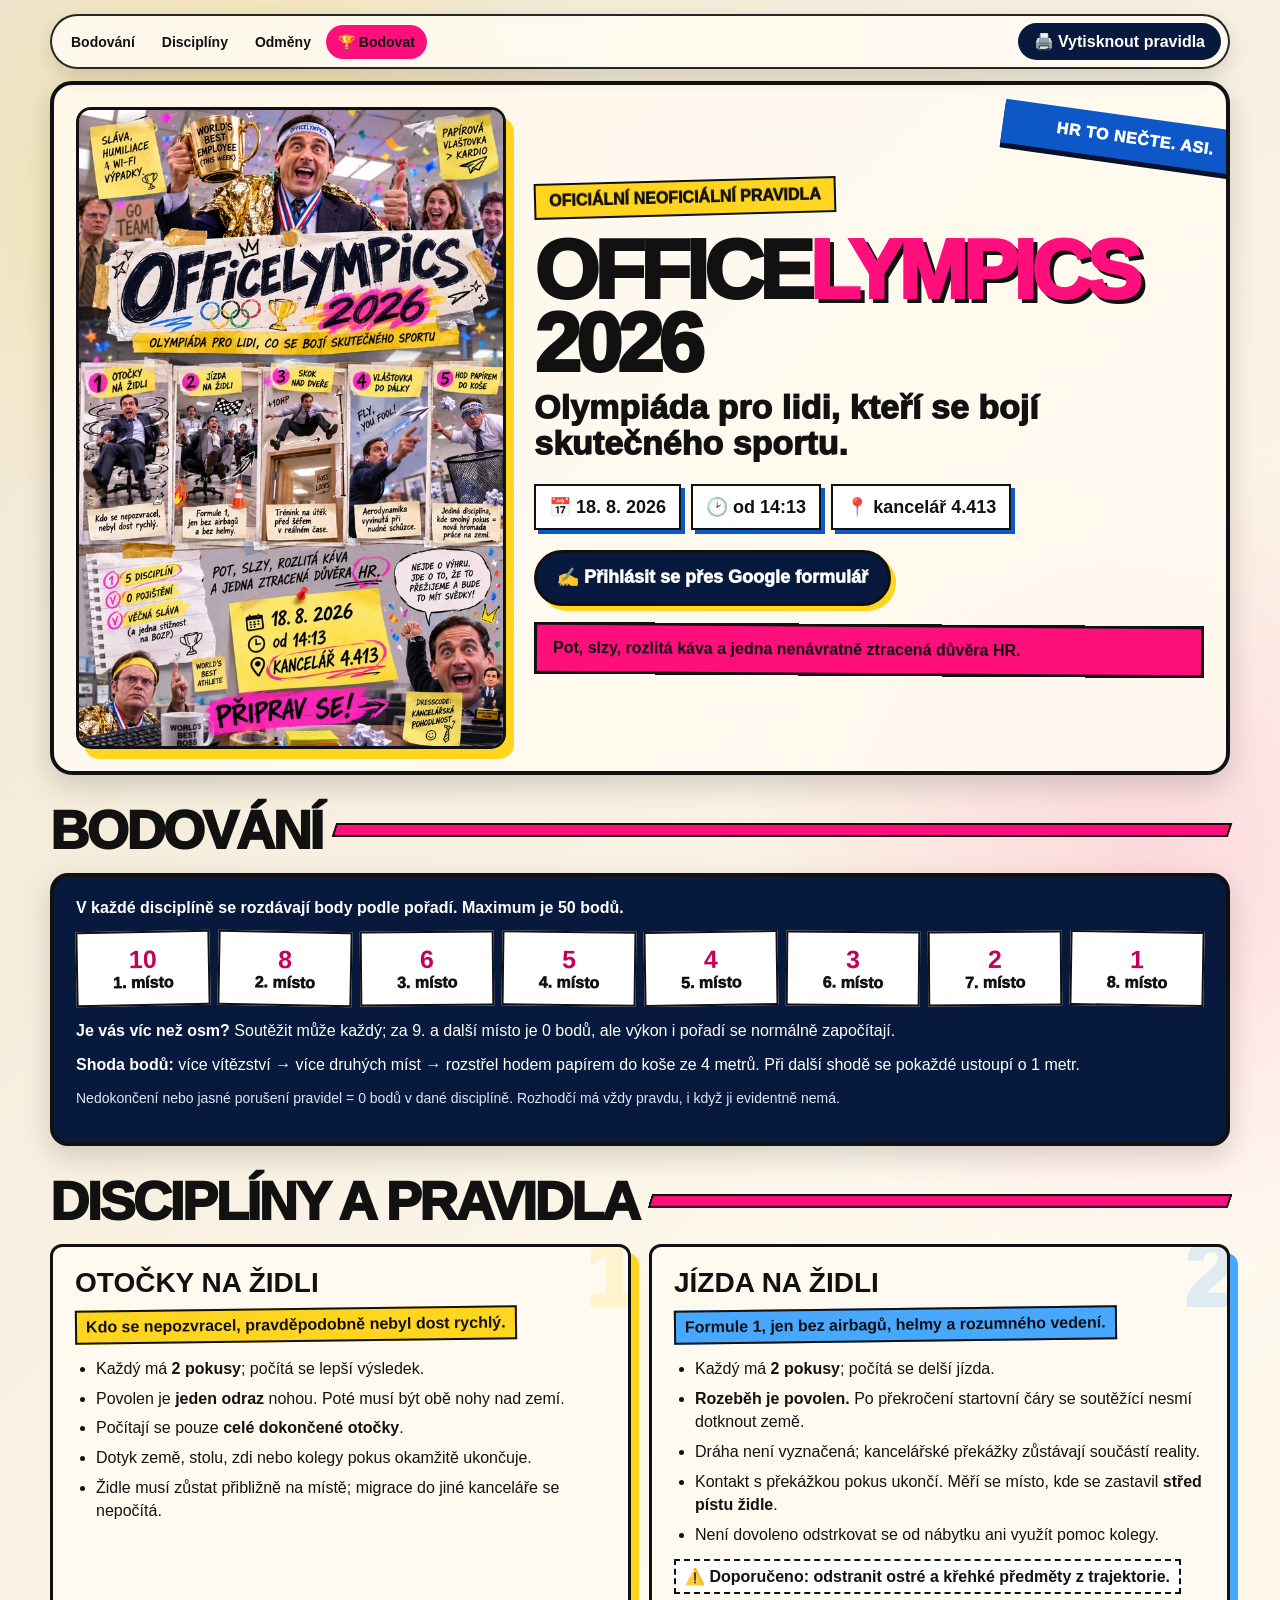
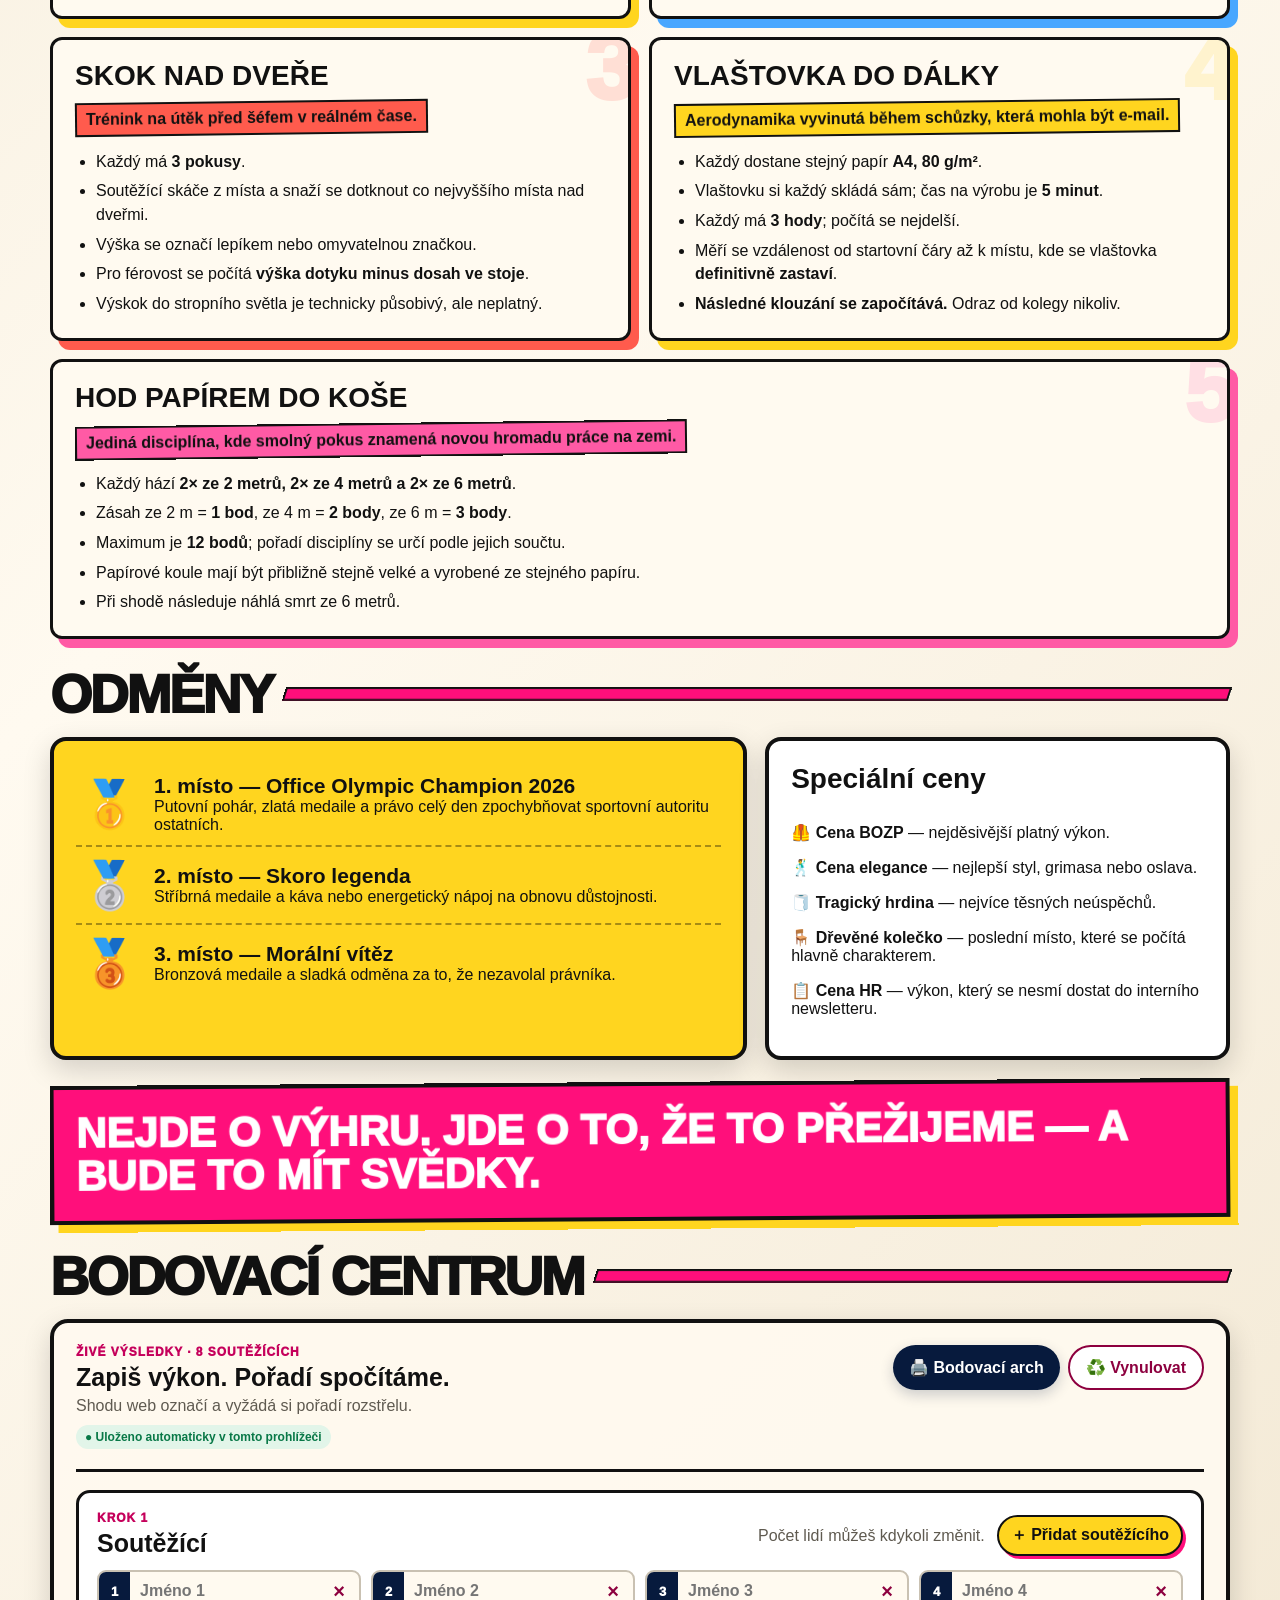
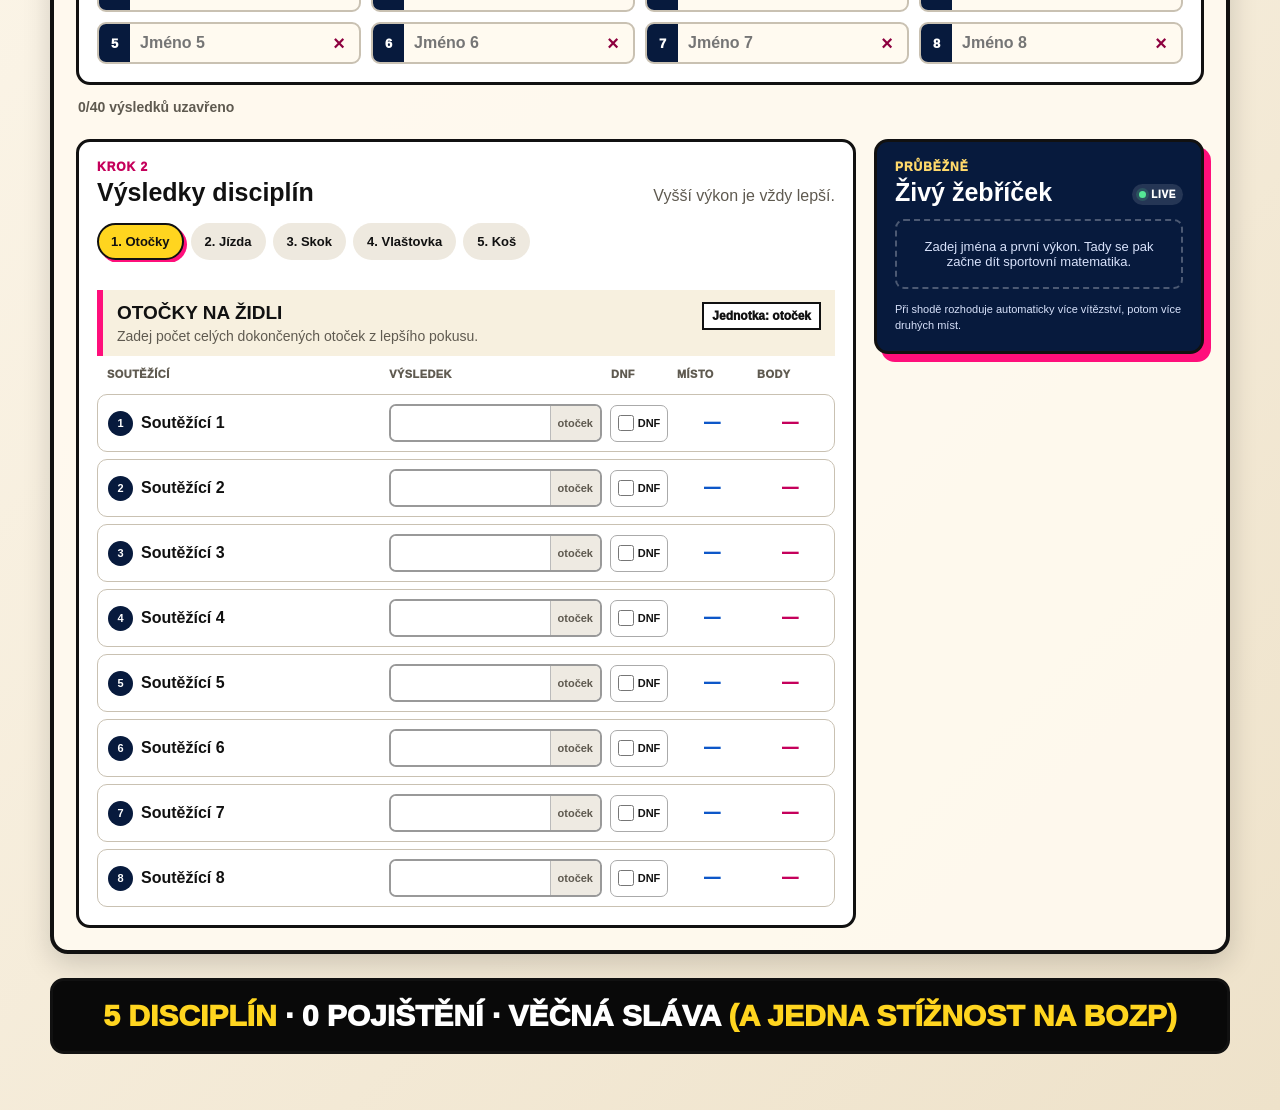
==== commit 02265a04: "participants, local storage" ====
--- a/index.html
+++ b/index.html
@@ -95,6 +95,7 @@
             <div class="place" style="--r:-.4deg"><strong>2</strong>7. místo</div>
             <div class="place" style="--r:.9deg"><strong>1</strong>8. místo</div>
           </div>
+          <p><b>Je vás víc než osm?</b> Soutěžit může každý; za 9. a další místo je 0 bodů, ale výkon i pořadí se normálně započítají.</p>
           <p><b>Shoda bodů:</b> více vítězství → více druhých míst → rozstřel hodem papírem do koše ze 4 metrů. Při další shodě se pokaždé ustoupí o 1 metr.</p>
           <p class="small scoring-note">Nedokončení nebo jasné porušení pravidel = 0 bodů v dané disciplíně. Rozhodčí má vždy pravdu, i když ji evidentně nemá.</p>
         </div>
@@ -200,9 +201,10 @@
         <div class="scoreboard-shell">
           <div class="score-toolbar">
             <div>
-              <span class="eyebrow">Živé výsledky pro 8 lidí</span>
+              <span class="eyebrow" id="participant-count">Živé výsledky · 8 soutěžících</span>
               <h3>Zapiš výkon. Pořadí spočítáme.</h3>
-              <p>Výsledky se ukládají v tomto prohlížeči. Shodu web označí a vyžádá si pořadí rozstřelu.</p>
+              <p>Shodu web označí a vyžádá si pořadí rozstřelu.</p>
+              <p class="storage-status" id="storage-status" data-state="waiting" role="status" aria-live="polite">● Připravuji automatické ukládání…</p>
             </div>
             <div class="score-actions">
               <button id="print-scores" type="button">🖨️ Bodovací arch</button>
@@ -216,7 +218,10 @@
                 <span class="eyebrow">Krok 1</span>
                 <h3>Soutěžící</h3>
               </div>
-              <p>Jméno stačí zadat jednou.</p>
+              <div class="participant-heading-actions">
+                <p>Počet lidí můžeš kdykoli změnit.</p>
+                <button class="add-participant" id="add-participant" type="button">＋ Přidat soutěžícího</button>
+              </div>
             </div>
             <div class="participant-grid" id="participant-grid"></div>
           </div>
@@ -280,7 +285,7 @@
       <tbody id="print-score-body"></tbody>
     </table>
     <div class="print-legend">
-      <b>Body:</b> 1. = 10 · 2. = 8 · 3. = 6 · 4. = 5 · 5. = 4 · 6. = 3 · 7. = 2 · 8. = 1
+      <b>Body:</b> 1. = 10 · 2. = 8 · 3. = 6 · 4. = 5 · 5. = 4 · 6. = 3 · 7. = 2 · 8. = 1 · další = 0
       <span>Shoda celkem: více vítězství → více druhých míst → rozstřel.</span>
     </div>
   </section>
--- a/styles.css
+++ b/styles.css
@@ -548,6 +548,27 @@
   color: var(--muted);
 }
 
+.score-toolbar .storage-status {
+  width: fit-content;
+  margin-top: 10px;
+  padding: 5px 9px;
+  color: var(--muted);
+  background: #eeeae2;
+  border-radius: 999px;
+  font-size: 12px;
+  font-weight: 900;
+}
+
+.score-toolbar .storage-status[data-state="saved"] {
+  color: var(--green);
+  background: #e2f5e9;
+}
+
+.score-toolbar .storage-status[data-state="error"] {
+  color: var(--red);
+  background: #fff1ef;
+}
+
 .score-actions {
   display: flex;
   flex-wrap: wrap;
@@ -579,6 +600,26 @@
   gap: 16px;
 }
 
+.participant-heading-actions {
+  display: flex;
+  align-items: center;
+  justify-content: flex-end;
+  gap: 12px;
+}
+
+.participant-heading-actions p {
+  margin: 0;
+  text-align: right;
+}
+
+.add-participant {
+  padding: 8px 12px;
+  color: var(--ink);
+  background: var(--yellow);
+  border: 2px solid var(--ink);
+  box-shadow: 3px 3px 0 var(--pink);
+}
+
 .participant-grid {
   display: grid;
   grid-template-columns: repeat(4, minmax(0, 1fr));
@@ -588,12 +629,16 @@
 
 .participant-field {
   display: grid;
-  grid-template-columns: 31px minmax(0, 1fr);
+  grid-template-columns: 31px minmax(0, 1fr) 34px;
   align-items: center;
   overflow: hidden;
   background: var(--paper-2);
   border: 2px solid var(--line);
   border-radius: 9px;
+}
+
+.participant-name-field {
+  min-width: 0;
 }
 
 .participant-field:focus-within {
@@ -619,6 +664,38 @@
   border: 0;
   outline: 0;
   font-weight: 700;
+}
+
+.participant-remove {
+  display: grid;
+  width: 28px;
+  height: 28px;
+  place-items: center;
+  padding: 0;
+  color: #8d003f;
+  background: transparent;
+  border: 1px solid transparent;
+  border-radius: 50%;
+  box-shadow: none;
+  font-size: 20px;
+  line-height: 1;
+}
+
+.participant-remove:hover {
+  background: #ffe6f1;
+  border-color: #8d003f;
+}
+
+.participant-empty {
+  grid-column: 1 / -1;
+  margin: 0;
+  padding: 18px;
+  color: var(--muted);
+  background: var(--paper-2);
+  border: 2px dashed var(--line);
+  border-radius: 9px;
+  font-weight: 700;
+  text-align: center;
 }
 
 .score-status {
@@ -1181,6 +1258,15 @@
     justify-content: flex-start;
   }
 
+  .participant-heading-actions {
+    width: 100%;
+    justify-content: space-between;
+  }
+
+  .participant-heading-actions p {
+    text-align: left;
+  }
+
   .result-head {
     display: none;
   }
@@ -1337,6 +1423,15 @@
   .score-actions button {
     flex: 1 1 auto;
   }
+
+  .participant-heading-actions {
+    align-items: stretch;
+    flex-direction: column;
+  }
+
+  .add-participant {
+    width: 100%;
+  }
 }
 
 @media (prefers-reduced-motion: reduce) {
@@ -1561,6 +1656,14 @@
     margin-top: 5mm;
     border-collapse: collapse;
     table-layout: fixed;
+  }
+
+  .paper-score-table thead {
+    display: table-header-group;
+  }
+
+  .paper-score-table tr {
+    break-inside: avoid;
   }
 
   .paper-score-table th,
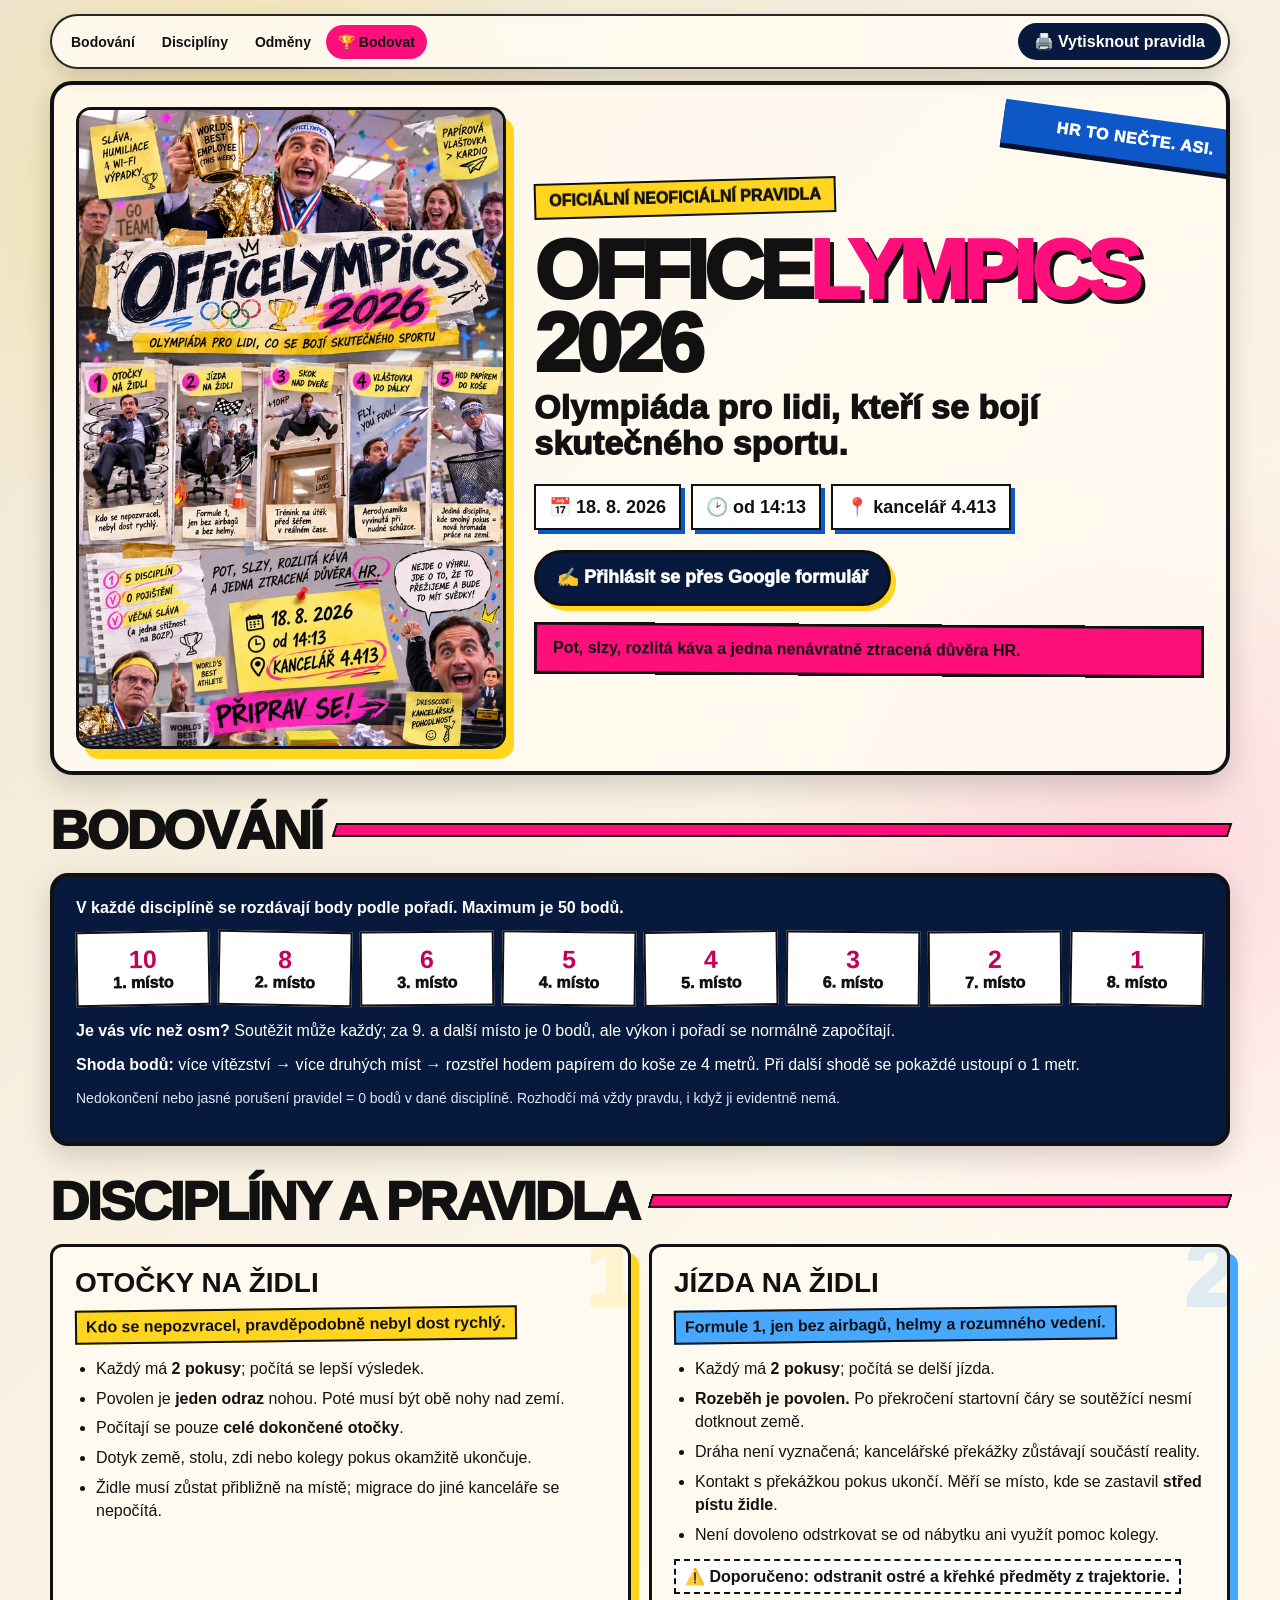
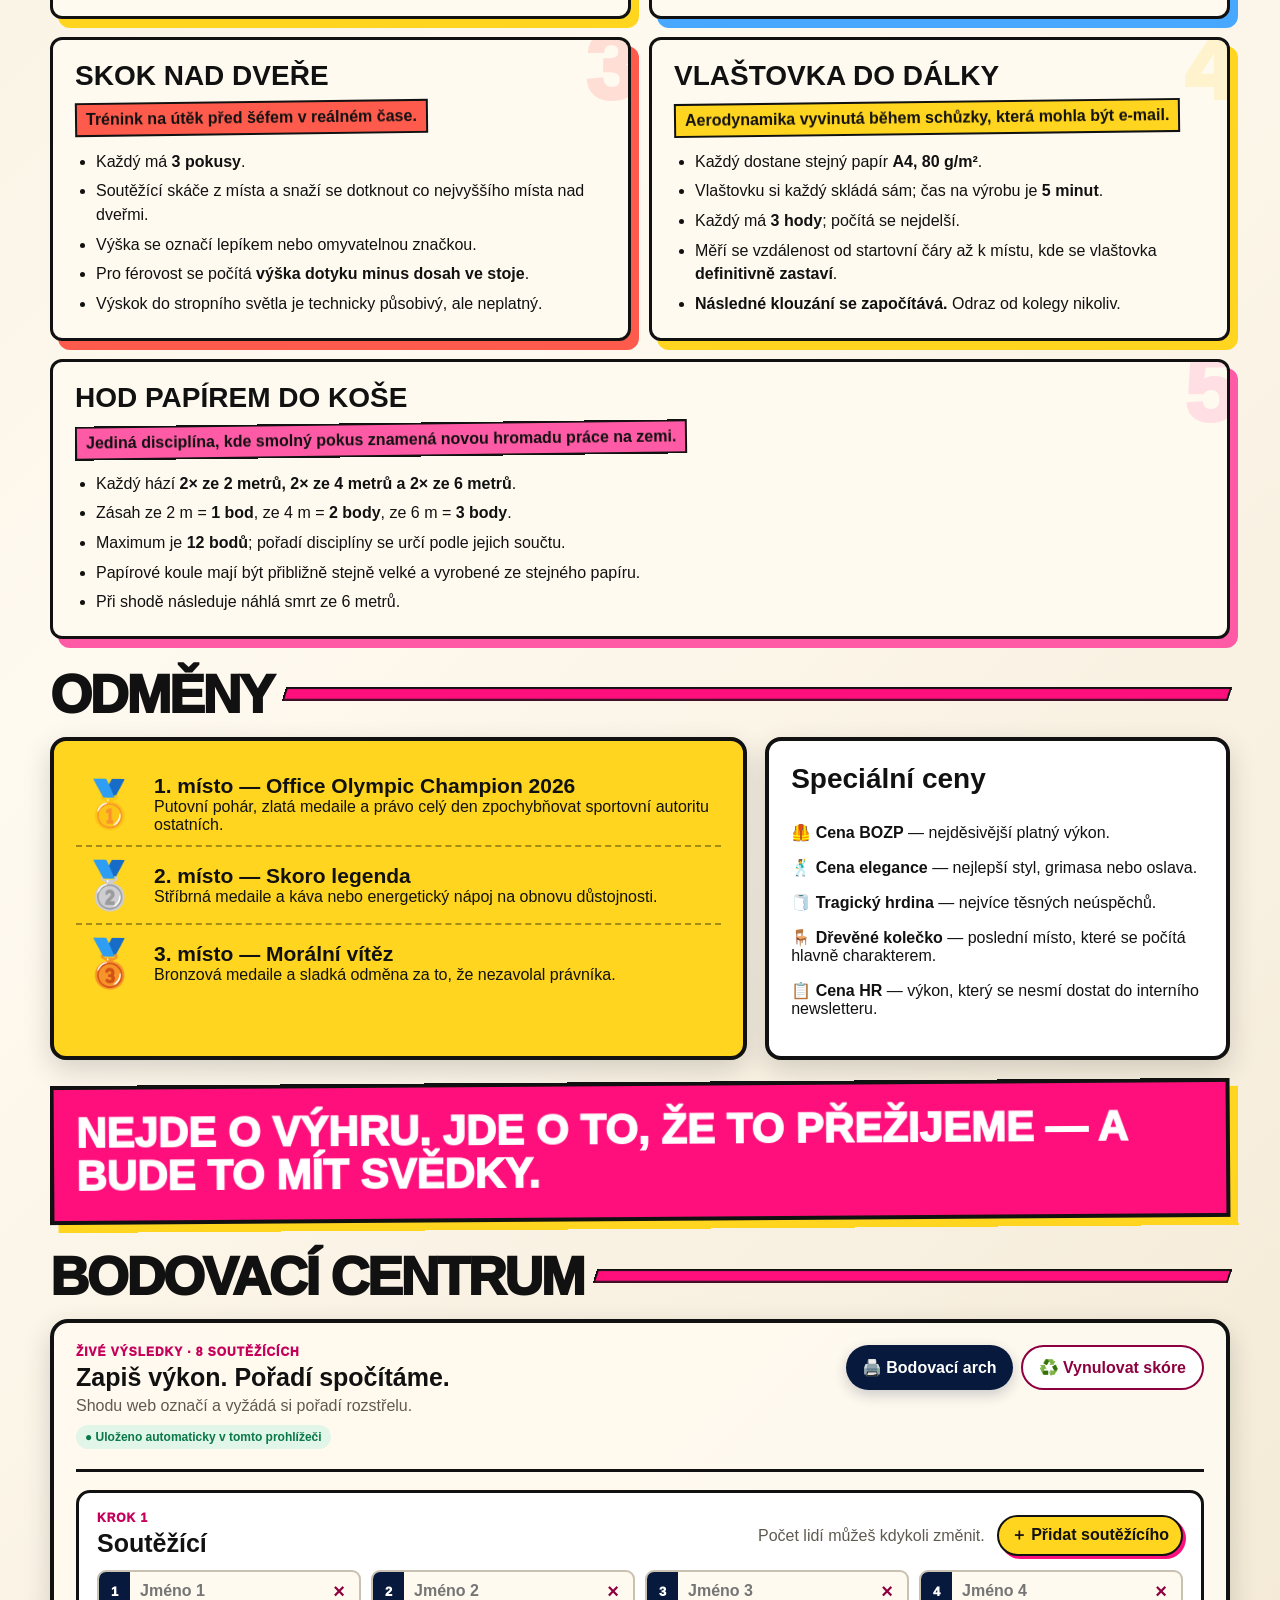
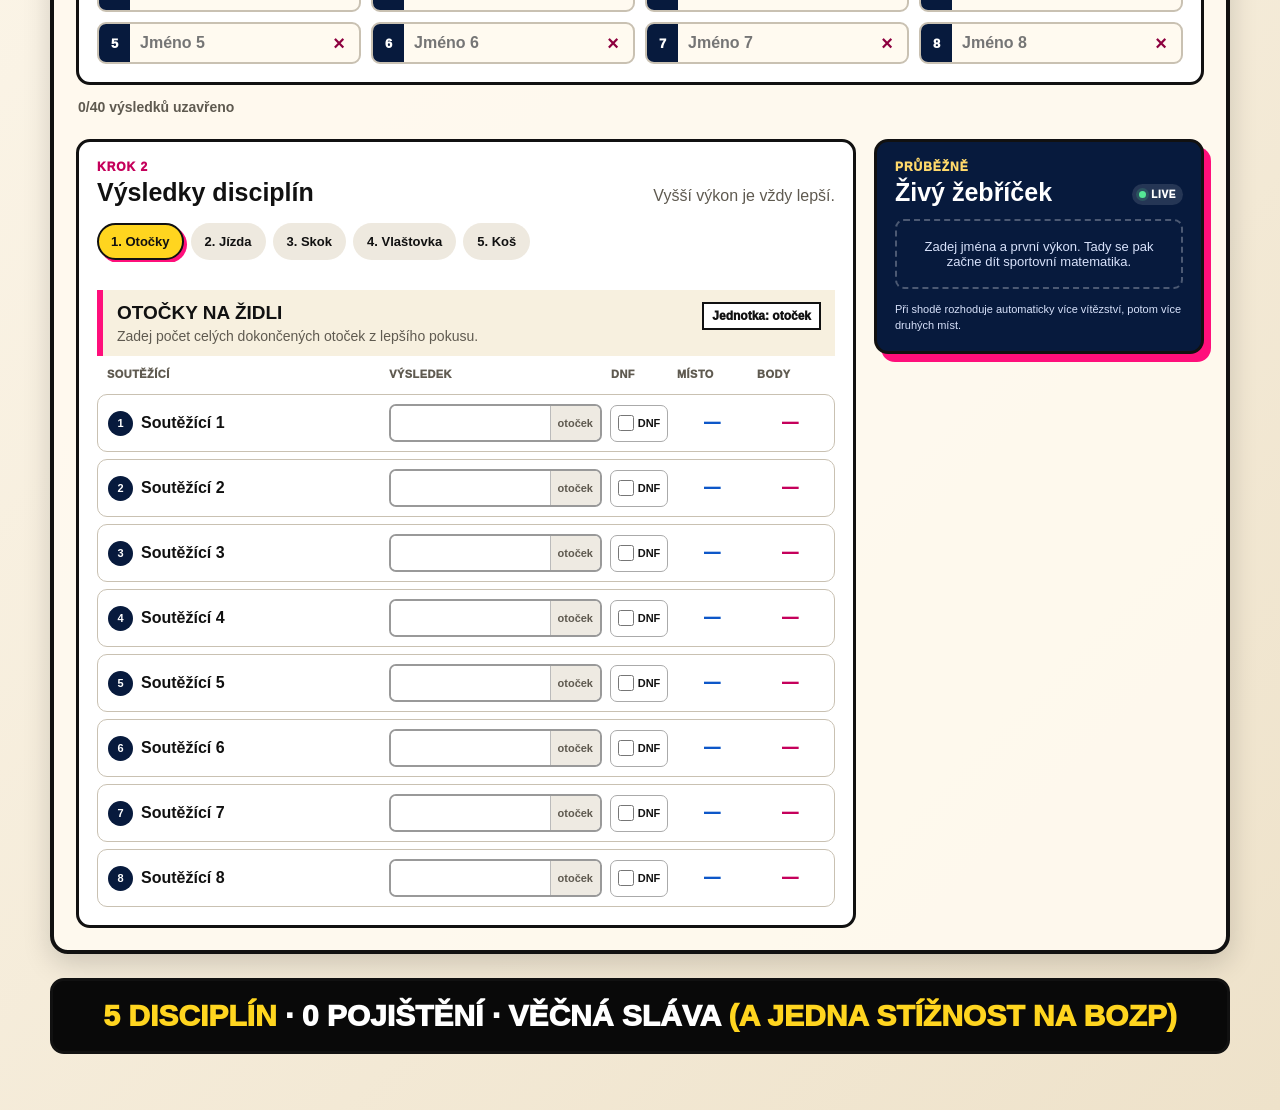
==== commit 28943ffb: "reset" ====
--- a/index.html
+++ b/index.html
@@ -208,7 +208,7 @@
             </div>
             <div class="score-actions">
               <button id="print-scores" type="button">🖨️ Bodovací arch</button>
-              <button class="danger" id="reset-scoreboard" type="button">♻️ Vynulovat</button>
+              <button class="danger" id="reset-scoreboard" type="button">♻️ Vynulovat skóre</button>
             </div>
           </div>
 
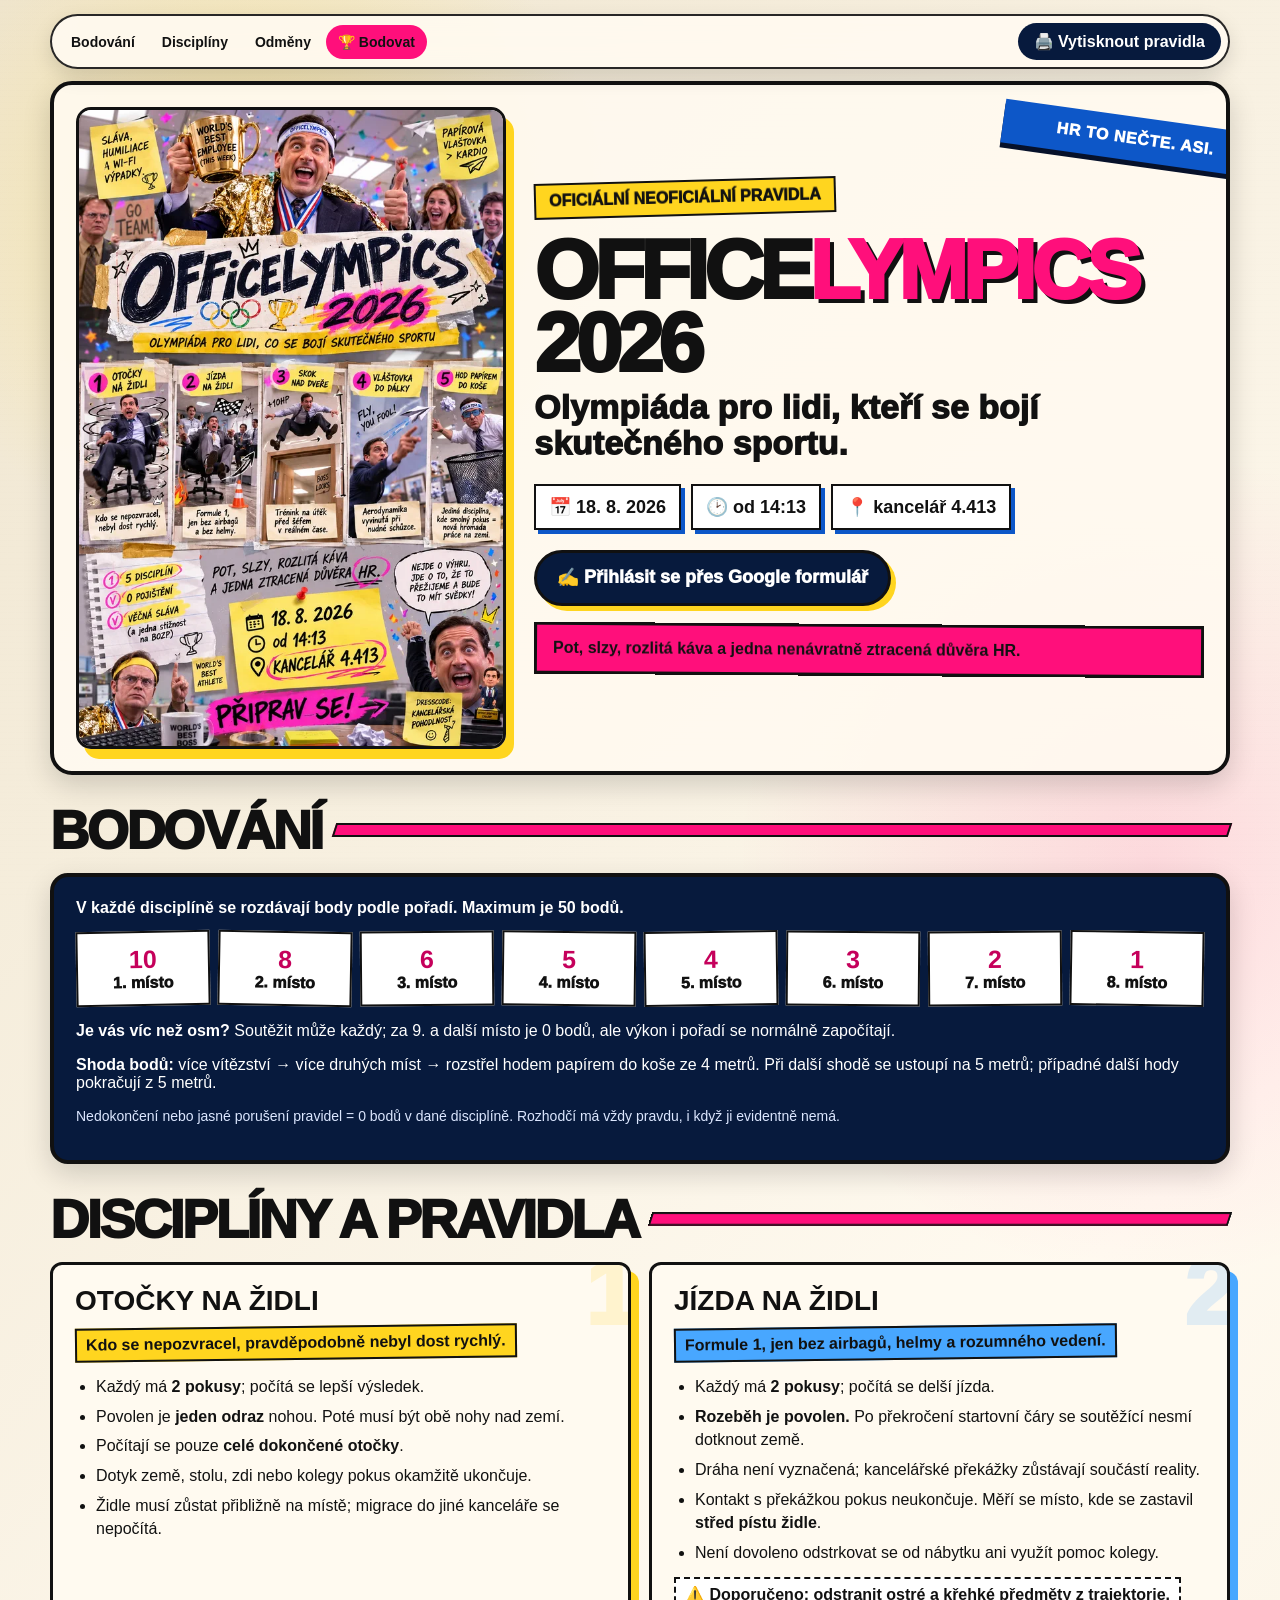
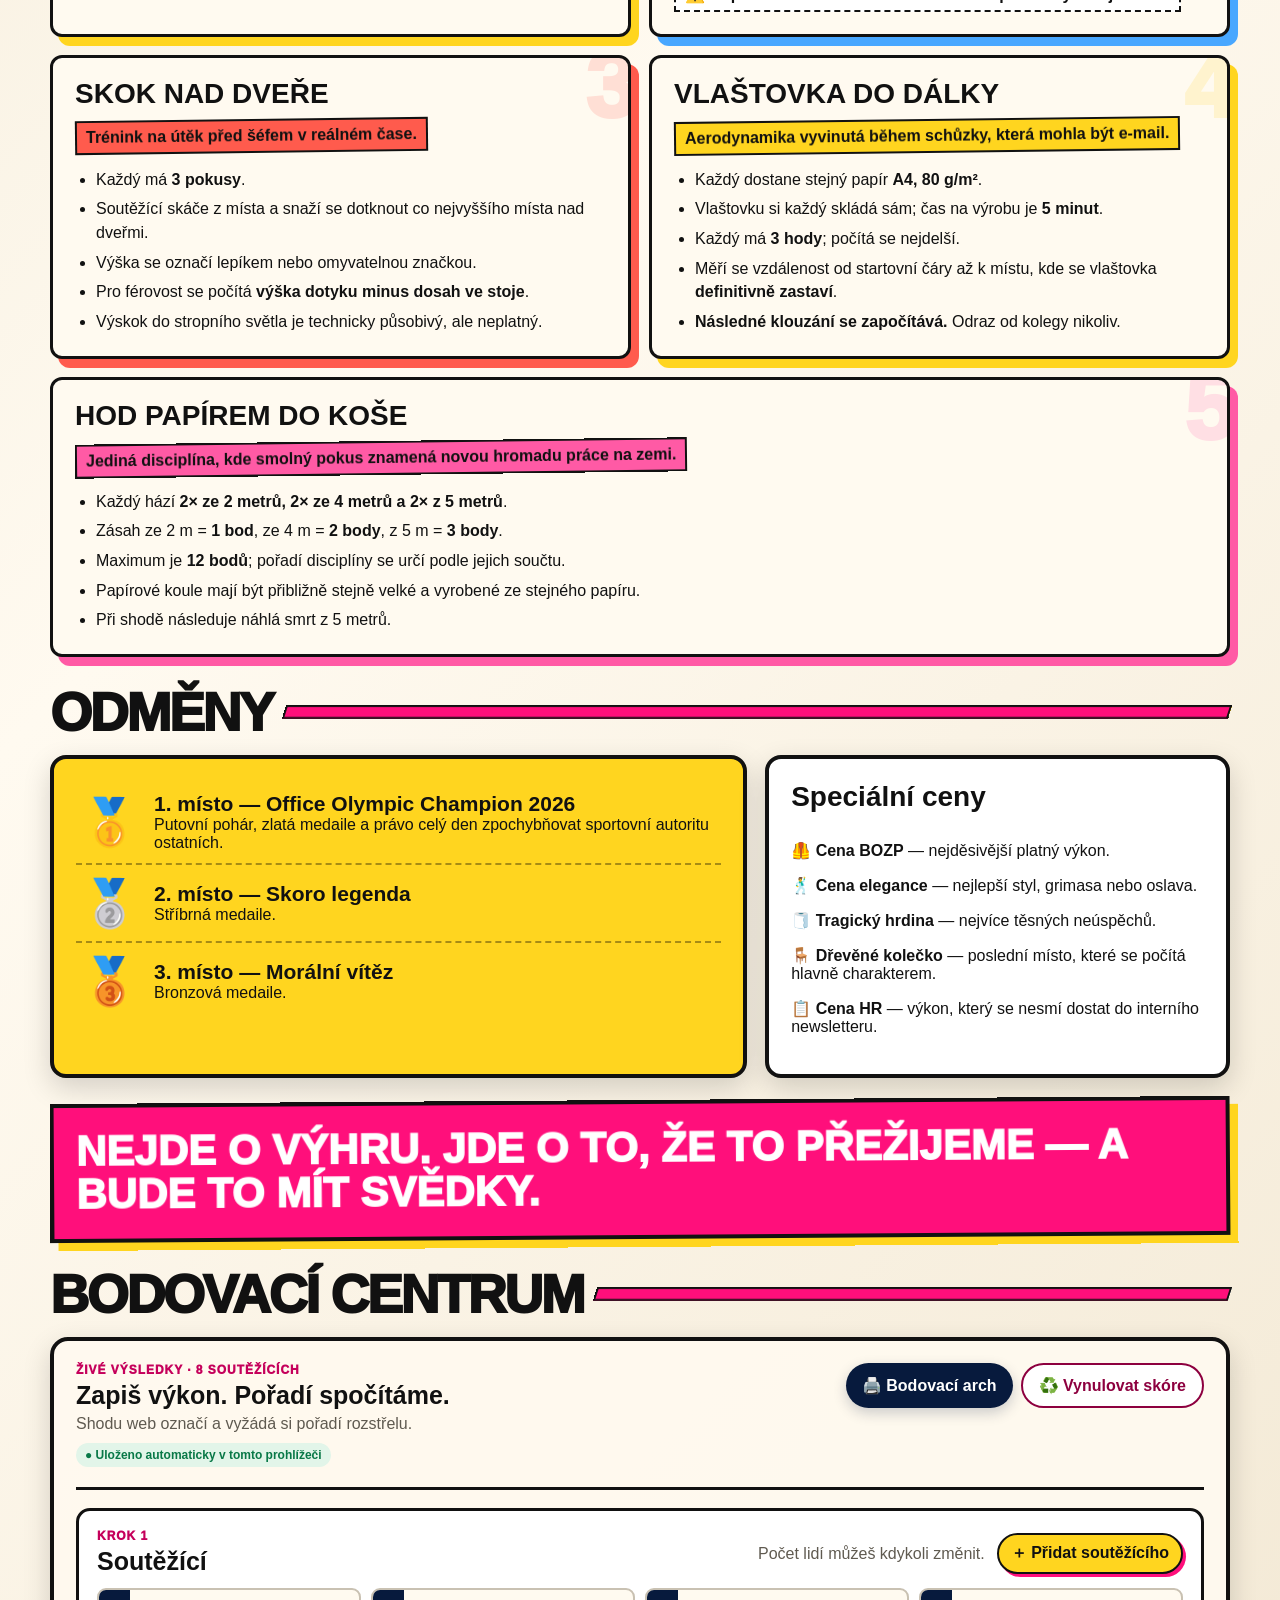
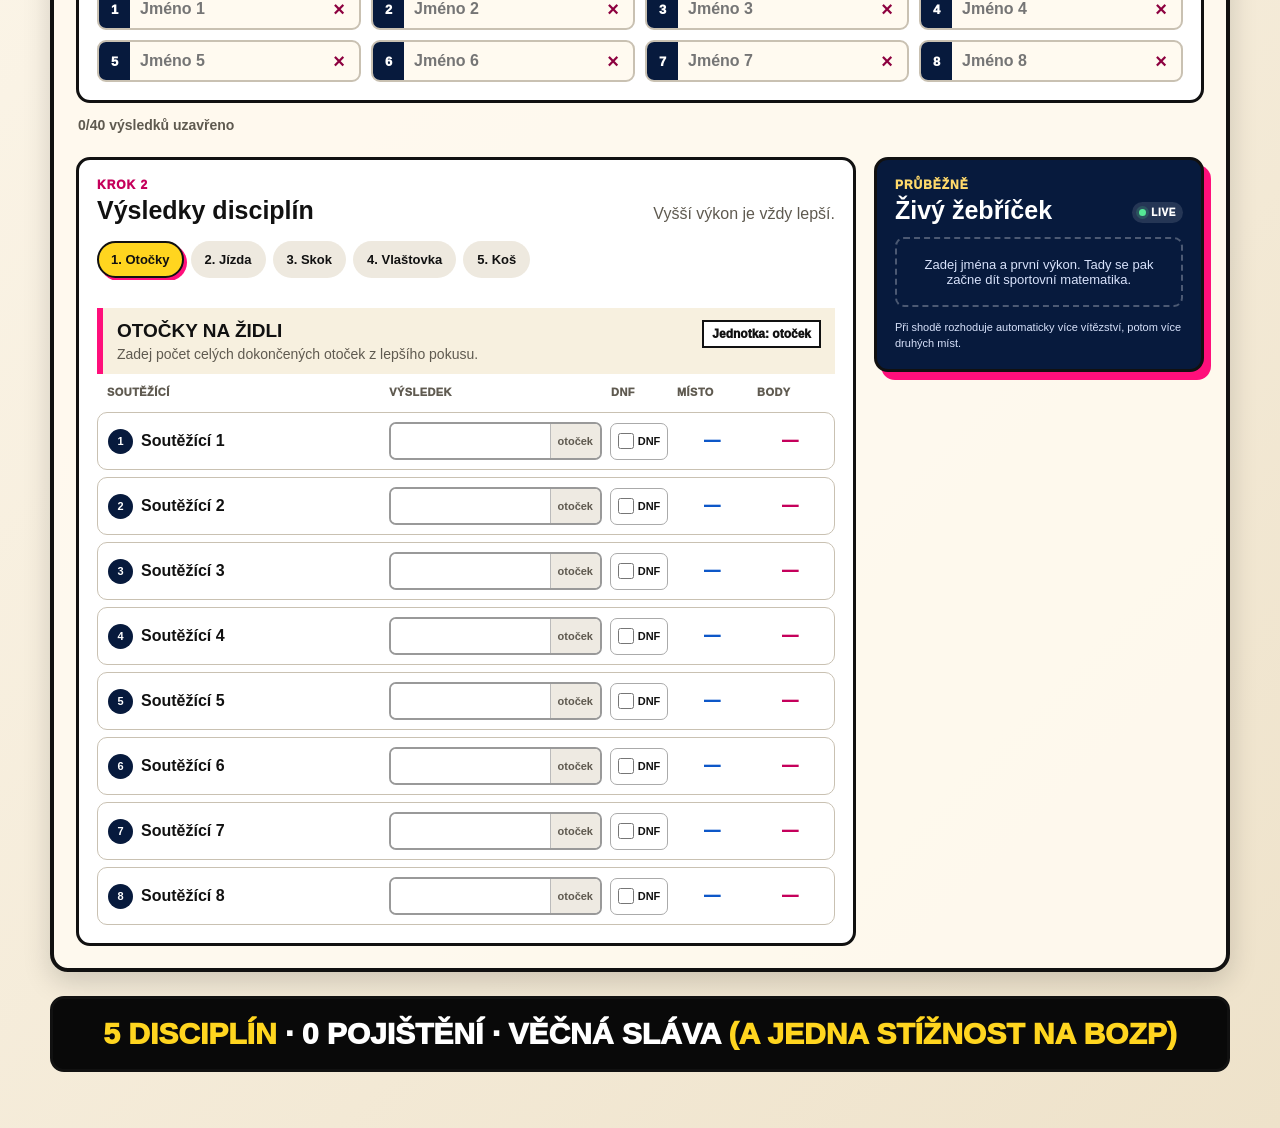
==== commit d82c3a4f: "Update event rules and prizes" ====
--- a/index.html
+++ b/index.html
@@ -96,7 +96,7 @@
             <div class="place" style="--r:.9deg"><strong>1</strong>8. místo</div>
           </div>
           <p><b>Je vás víc než osm?</b> Soutěžit může každý; za 9. a další místo je 0 bodů, ale výkon i pořadí se normálně započítají.</p>
-          <p><b>Shoda bodů:</b> více vítězství → více druhých míst → rozstřel hodem papírem do koše ze 4 metrů. Při další shodě se pokaždé ustoupí o 1 metr.</p>
+          <p><b>Shoda bodů:</b> více vítězství → více druhých míst → rozstřel hodem papírem do koše ze 4 metrů. Při další shodě se ustoupí na 5 metrů; případné další hody pokračují z 5 metrů.</p>
           <p class="small scoring-note">Nedokončení nebo jasné porušení pravidel = 0 bodů v dané disciplíně. Rozhodčí má vždy pravdu, i když ji evidentně nemá.</p>
         </div>
       </section>
@@ -123,7 +123,7 @@
               <li>Každý má <b>2 pokusy</b>; počítá se delší jízda.</li>
               <li><b>Rozeběh je povolen.</b> Po překročení startovní čáry se soutěžící nesmí dotknout země.</li>
               <li>Dráha není vyznačená; kancelářské překážky zůstávají součástí reality.</li>
-              <li>Kontakt s překážkou pokus ukončí. Měří se místo, kde se zastavil <b>střed pístu židle</b>.</li>
+              <li>Kontakt s překážkou pokus neukončuje. Měří se místo, kde se zastavil <b>střed pístu židle</b>.</li>
               <li>Není dovoleno odstrkovat se od nábytku ani využít pomoc kolegy.</li>
             </ul>
             <div class="badge">⚠️ Doporučeno: odstranit ostré a křehké předměty z trajektorie.</div>
@@ -157,11 +157,11 @@
             <h3>Hod papírem do koše</h3>
             <div class="joke">Jediná disciplína, kde smolný pokus znamená novou hromadu práce na zemi.</div>
             <ul>
-              <li>Každý hází <b>2× ze 2 metrů, 2× ze 4 metrů a 2× ze 6 metrů</b>.</li>
-              <li>Zásah ze 2 m = <b>1 bod</b>, ze 4 m = <b>2 body</b>, ze 6 m = <b>3 body</b>.</li>
+              <li>Každý hází <b>2× ze 2 metrů, 2× ze 4 metrů a 2× z 5 metrů</b>.</li>
+              <li>Zásah ze 2 m = <b>1 bod</b>, ze 4 m = <b>2 body</b>, z 5 m = <b>3 body</b>.</li>
               <li>Maximum je <b>12 bodů</b>; pořadí disciplíny se určí podle jejich součtu.</li>
               <li>Papírové koule mají být přibližně stejně velké a vyrobené ze stejného papíru.</li>
-              <li>Při shodě následuje náhlá smrt ze 6 metrů.</li>
+              <li>Při shodě následuje náhlá smrt z 5 metrů.</li>
             </ul>
           </article>
         </div>
@@ -177,11 +177,11 @@
             </div>
             <div class="reward">
               <div class="medal" aria-hidden="true">🥈</div>
-              <div><b>2. místo — Skoro legenda</b><br>Stříbrná medaile a káva nebo energetický nápoj na obnovu důstojnosti.</div>
+              <div><b>2. místo — Skoro legenda</b><br>Stříbrná medaile.</div>
             </div>
             <div class="reward">
               <div class="medal" aria-hidden="true">🥉</div>
-              <div><b>3. místo — Morální vítěz</b><br>Bronzová medaile a sladká odměna za to, že nezavolal právníka.</div>
+              <div><b>3. místo — Morální vítěz</b><br>Bronzová medaile.</div>
             </div>
           </div>
           <div class="specials">
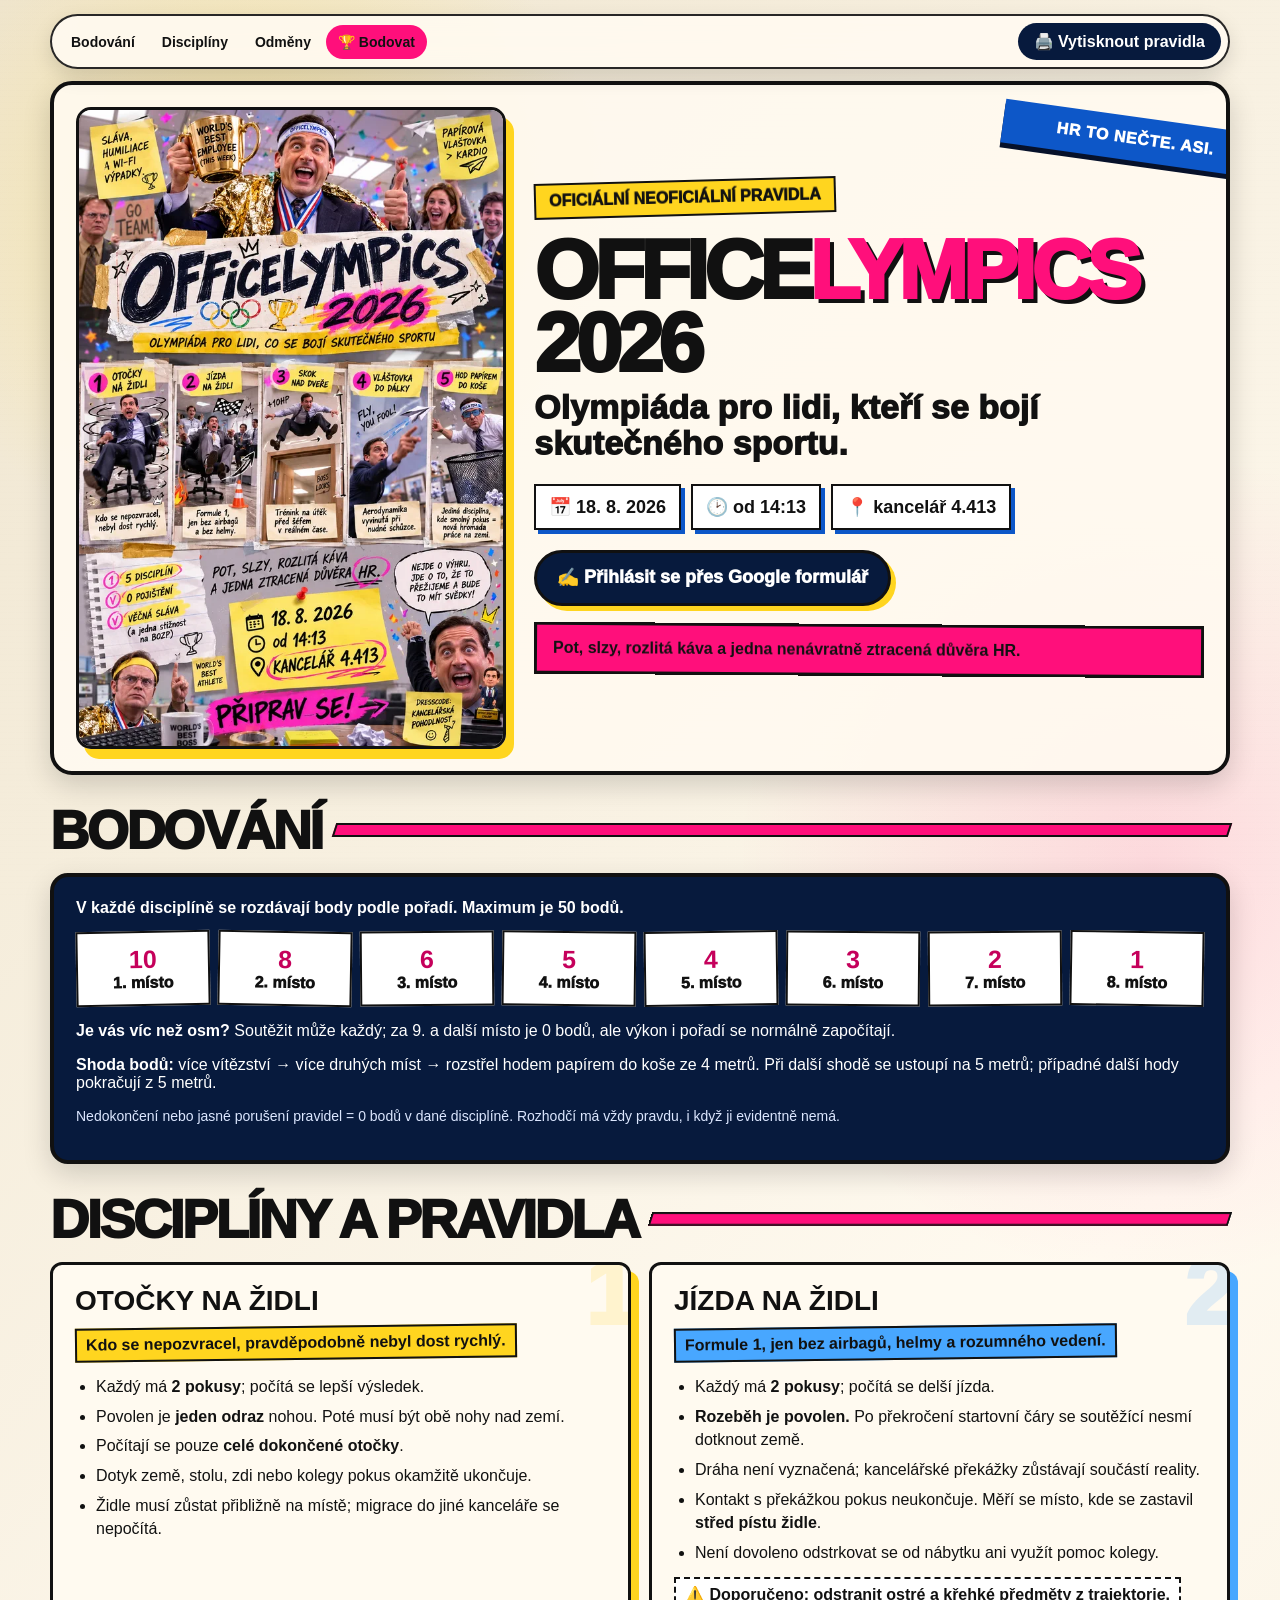
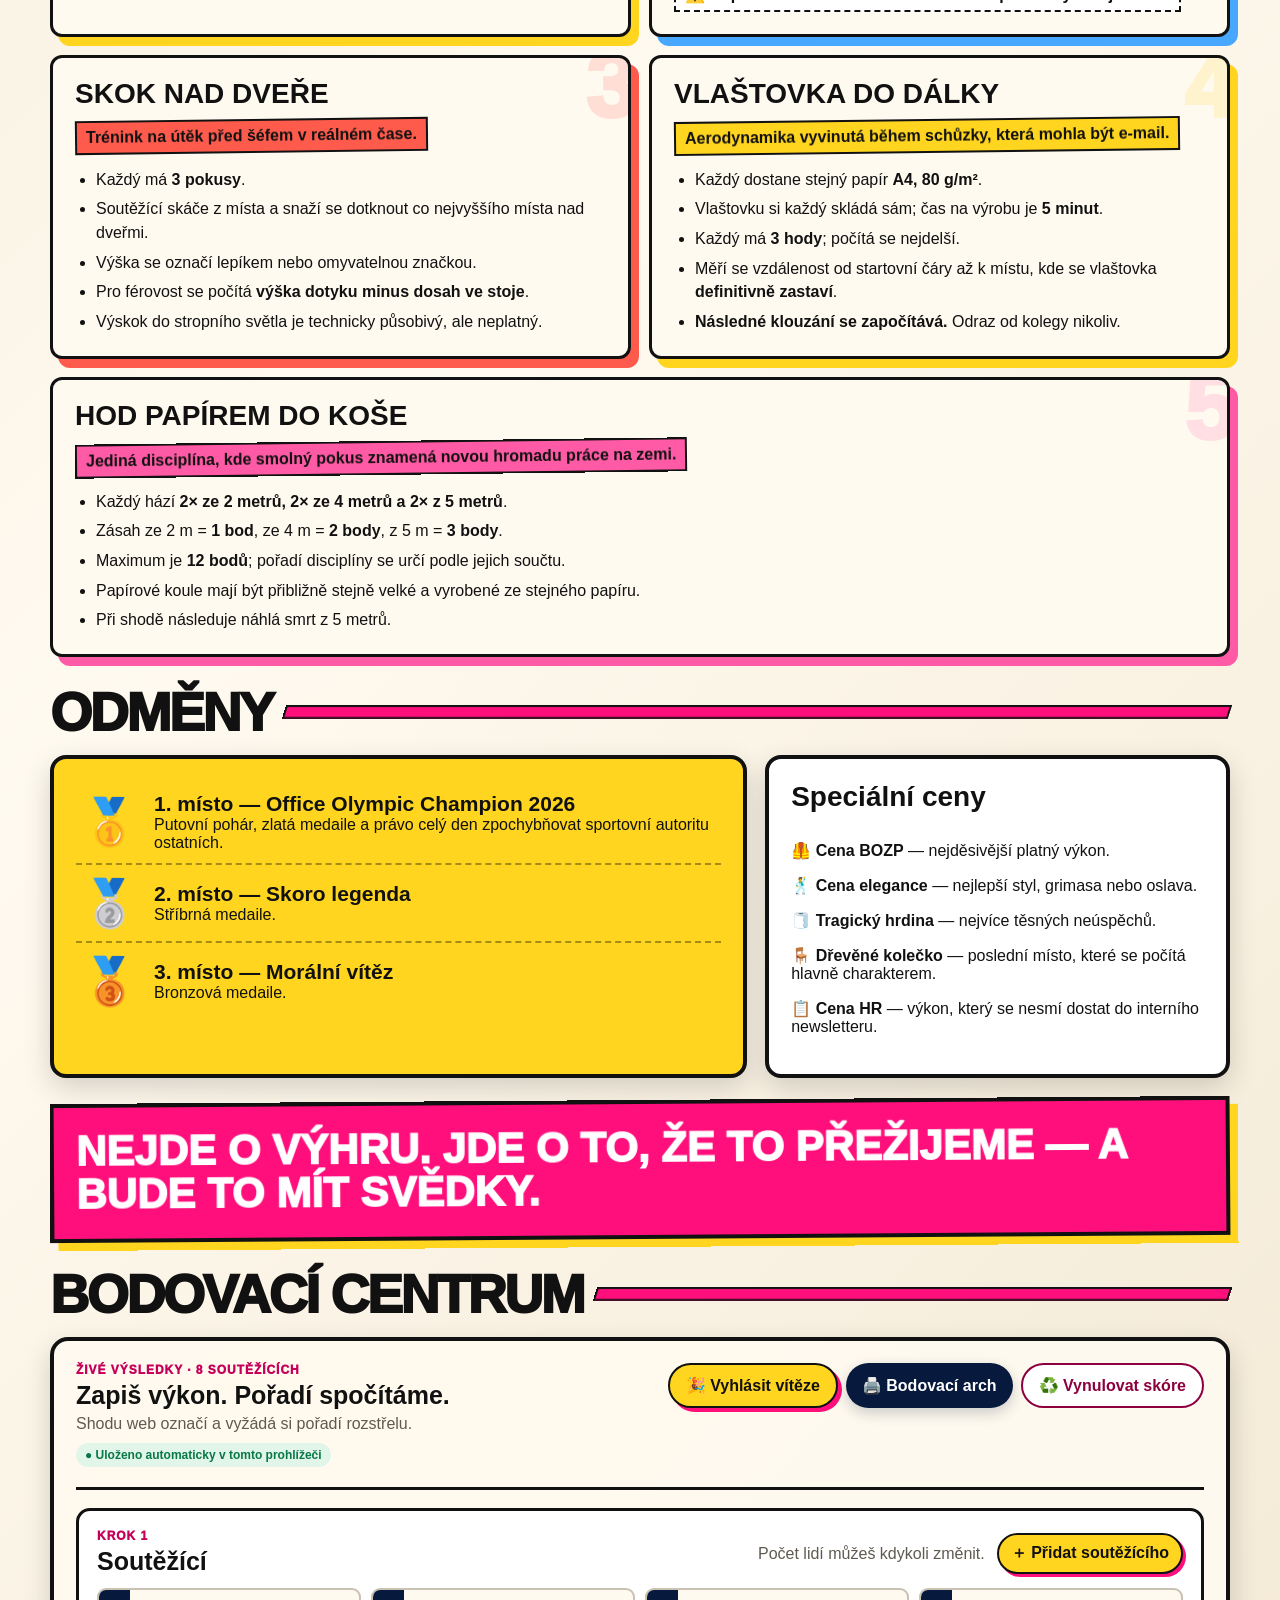
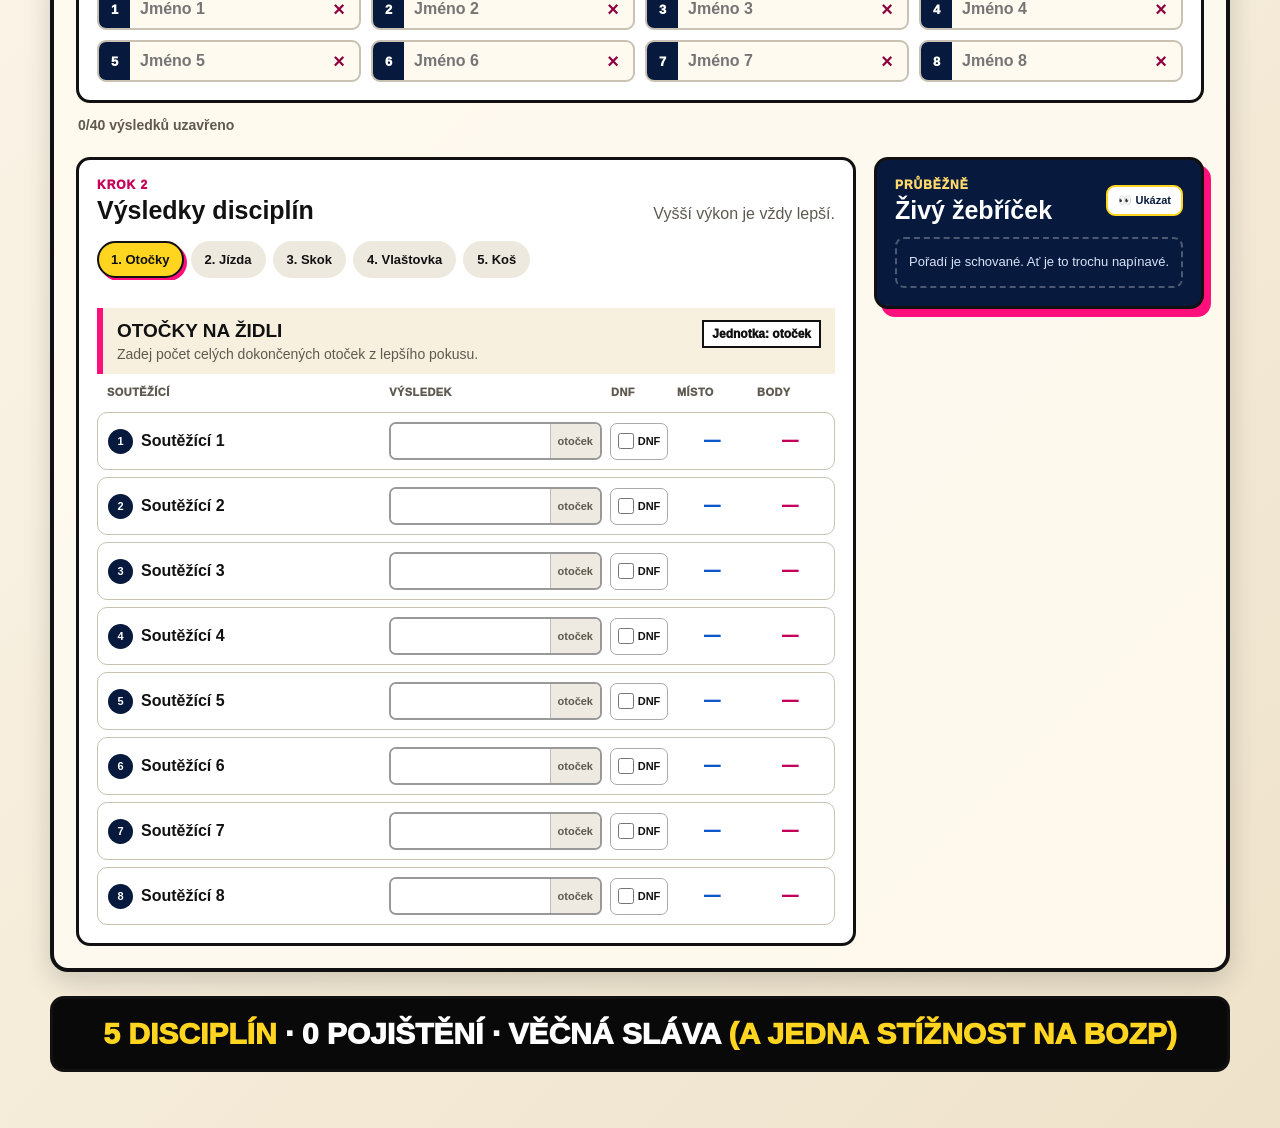
==== commit b4293156: "Add winner ceremony and hidden leaderboard" ====
--- a/index.html
+++ b/index.html
@@ -207,6 +207,7 @@
               <p class="storage-status" id="storage-status" data-state="waiting" role="status" aria-live="polite">● Připravuji automatické ukládání…</p>
             </div>
             <div class="score-actions">
+              <button class="announce-winners" id="announce-winners" type="button">🎉 Vyhlásit vítěze</button>
               <button id="print-scores" type="button">🖨️ Bodovací arch</button>
               <button class="danger" id="reset-scoreboard" type="button">♻️ Vynulovat skóre</button>
             </div>
@@ -247,11 +248,23 @@
                   <span class="eyebrow">Průběžně</span>
                   <h3 id="leaderboard-title">Živý žebříček</h3>
                 </div>
-                <span class="live-dot"><span aria-hidden="true"></span> live</span>
-              </div>
-              <div class="leaderboard-list" id="leaderboard-list"></div>
-              <div id="final-tiebreaks"></div>
-              <p class="leaderboard-note" id="leaderboard-note">Pořadí se objeví po zadání prvního výsledku.</p>
+                <button
+                  class="leaderboard-toggle"
+                  id="leaderboard-toggle"
+                  type="button"
+                  aria-label="Zobrazit živý žebříček"
+                  aria-expanded="false"
+                  aria-controls="leaderboard-content">
+                  👀 Ukázat
+                </button>
+              </div>
+              <p class="leaderboard-teaser" id="leaderboard-teaser">Pořadí je schované. Ať je to trochu napínavé.</p>
+              <div class="leaderboard-content" id="leaderboard-content" hidden>
+                <div class="leaderboard-live-label"><span class="live-dot"><span aria-hidden="true"></span> live</span></div>
+                <div class="leaderboard-list" id="leaderboard-list"></div>
+                <div id="final-tiebreaks"></div>
+                <p class="leaderboard-note" id="leaderboard-note">Pořadí se objeví po zadání prvního výsledku.</p>
+              </div>
             </aside>
           </div>
         </div>
@@ -259,6 +272,60 @@
 
       <div class="foot"><span>5 disciplín</span> · 0 pojištění · věčná sláva <span>(a jedna stížnost na BOZP)</span></div>
     </main>
+  </div>
+
+  <div class="winner-reveal" id="winner-reveal" hidden>
+    <div class="winner-backdrop" data-close-winners></div>
+    <section
+      class="winner-stage"
+      role="dialog"
+      aria-modal="true"
+      aria-labelledby="winner-reveal-title"
+      aria-describedby="winner-reveal-copy">
+      <button class="winner-close" type="button" data-close-winners aria-label="Zavřít vyhlášení vítězů">×</button>
+      <span class="winner-kicker">Officelympics 2026 · konečné pořadí</span>
+      <h2 id="winner-reveal-title">Máme vítěze!</h2>
+      <p id="winner-reveal-copy">Potlesk je povinný. Sportovní protesty přijímáme zítra.</p>
+
+      <div class="ceremony-podium" aria-label="Stupně vítězů">
+        <article class="ceremony-place" data-place="1">
+          <div class="ceremony-person">
+            <span class="ceremony-medal" aria-hidden="true">🥇</span>
+            <strong class="ceremony-name" data-winner-name="1">—</strong>
+            <span class="ceremony-points" data-winner-points="1">— bodů</span>
+          </div>
+          <div class="ceremony-step">
+            <strong>1</strong>
+            <span>místo</span>
+          </div>
+        </article>
+        <article class="ceremony-place" data-place="2">
+          <div class="ceremony-person">
+            <span class="ceremony-medal" aria-hidden="true">🥈</span>
+            <strong class="ceremony-name" data-winner-name="2">—</strong>
+            <span class="ceremony-points" data-winner-points="2">— bodů</span>
+          </div>
+          <div class="ceremony-step">
+            <strong>2</strong>
+            <span>místo</span>
+          </div>
+        </article>
+        <article class="ceremony-place" data-place="3">
+          <div class="ceremony-person">
+            <span class="ceremony-medal" aria-hidden="true">🥉</span>
+            <strong class="ceremony-name" data-winner-name="3">—</strong>
+            <span class="ceremony-points" data-winner-points="3">— bodů</span>
+          </div>
+          <div class="ceremony-step">
+            <strong>3</strong>
+            <span>místo</span>
+          </div>
+        </article>
+      </div>
+
+      <button class="replay-confetti" id="replay-confetti" type="button">🎊 Ještě jednou!</button>
+    </section>
+    <div class="confetti-layer" id="confetti-layer" aria-hidden="true"></div>
   </div>
 
   <section class="print-score-sheet" id="print-score-sheet" aria-hidden="true">
--- a/styles.css
+++ b/styles.css
@@ -576,6 +576,13 @@
   gap: 8px;
 }
 
+.announce-winners {
+  color: var(--ink);
+  background: var(--yellow);
+  border: 2px solid var(--ink);
+  box-shadow: 4px 4px 0 var(--pink);
+}
+
 button.danger {
   color: #8d003f;
   background: #fff;
@@ -706,6 +713,15 @@
   font-weight: 700;
 }
 
+.score-status[data-state="warning"] {
+  width: fit-content;
+  padding: 8px 11px;
+  color: #5b3e00;
+  background: #fff3b1;
+  border: 2px solid #9d6c00;
+  border-radius: 8px;
+}
+
 .score-main {
   display: grid;
   grid-template-columns: minmax(0, 1fr) 330px;
@@ -984,6 +1000,51 @@
   color: #ffd96b;
 }
 
+.leaderboard-heading {
+  align-items: center;
+}
+
+.leaderboard-toggle {
+  max-width: 104px;
+  padding: 7px 10px;
+  color: var(--navy);
+  background: #fff;
+  border: 2px solid var(--yellow);
+  border-radius: 9px;
+  box-shadow: none;
+  font-size: 11px;
+  line-height: 1.15;
+  white-space: normal;
+}
+
+.leaderboard-toggle[aria-expanded="true"] {
+  color: var(--ink);
+  background: var(--yellow);
+  border-color: var(--ink);
+}
+
+.leaderboard-teaser {
+  margin: 14px 0 0;
+  padding: 14px 12px;
+  color: #d8e2fb;
+  border: 2px dashed rgba(255, 255, 255, .28);
+  border-radius: 9px;
+  font-size: 13px;
+  line-height: 1.4;
+  text-align: center;
+}
+
+.leaderboard-teaser[hidden],
+.leaderboard-content[hidden] {
+  display: none;
+}
+
+.leaderboard-live-label {
+  display: flex;
+  justify-content: flex-end;
+  margin-top: 12px;
+}
+
 .live-dot {
   display: inline-flex;
   align-items: center;
@@ -1130,6 +1191,272 @@
   border-color: var(--red);
 }
 
+body.winner-reveal-open {
+  overflow: hidden;
+}
+
+.winner-reveal {
+  position: fixed;
+  z-index: 200;
+  inset: 0;
+  display: grid;
+  padding: 20px;
+  place-items: center;
+  isolation: isolate;
+  opacity: 0;
+  transition: opacity .18s ease-out;
+}
+
+.winner-reveal[hidden] {
+  display: none;
+}
+
+.winner-reveal.is-visible {
+  opacity: 1;
+}
+
+.winner-backdrop {
+  position: absolute;
+  z-index: 0;
+  inset: 0;
+  background:
+    radial-gradient(circle at 50% 20%, rgba(255, 15, 123, .38), transparent 32rem),
+    rgba(7, 26, 61, .9);
+  backdrop-filter: blur(8px);
+}
+
+.winner-stage {
+  position: relative;
+  z-index: 2;
+  width: min(880px, 100%);
+  max-height: calc(100dvh - 40px);
+  padding: clamp(22px, 4vw, 42px);
+  overflow: auto;
+  color: var(--ink);
+  background:
+    linear-gradient(135deg, rgba(255, 213, 31, .28), transparent 35%),
+    var(--paper-2);
+  border: 5px solid var(--ink);
+  border-radius: 24px;
+  box-shadow: 12px 14px 0 var(--pink), 0 24px 70px rgba(0, 0, 0, .42);
+  text-align: center;
+  transform: translateY(24px) scale(.94) rotate(-.4deg);
+  transition: transform .3s cubic-bezier(.2, .9, .25, 1.25);
+}
+
+.winner-reveal.is-visible .winner-stage {
+  transform: translateY(0) scale(1) rotate(-.4deg);
+}
+
+.winner-stage::before {
+  content: "VĚČNÁ SLÁVA";
+  position: absolute;
+  left: -42px;
+  top: 28px;
+  padding: 7px 48px;
+  color: #fff;
+  background: var(--blue);
+  border: 2px solid var(--ink);
+  font-size: 11px;
+  font-weight: 1000;
+  letter-spacing: .08em;
+  transform: rotate(-42deg);
+}
+
+.winner-close {
+  position: absolute;
+  z-index: 1;
+  right: 14px;
+  top: 14px;
+  display: grid;
+  width: 40px;
+  height: 40px;
+  padding: 0;
+  place-items: center;
+  color: var(--ink);
+  background: #fff;
+  border: 3px solid var(--ink);
+  box-shadow: 3px 3px 0 var(--yellow);
+  font-size: 25px;
+  line-height: 1;
+}
+
+.winner-kicker {
+  display: inline-block;
+  padding: 6px 10px;
+  color: #fff;
+  background: var(--pink-ink);
+  font-size: 11px;
+  font-weight: 1000;
+  letter-spacing: .08em;
+  text-transform: uppercase;
+  transform: rotate(1deg);
+}
+
+.winner-stage h2 {
+  margin: 13px 0 5px;
+  color: var(--navy);
+  font-size: clamp(42px, 8vw, 76px);
+  line-height: .9;
+  letter-spacing: -.055em;
+  text-transform: uppercase;
+}
+
+.winner-stage > p {
+  margin: 10px auto 0;
+  color: var(--muted);
+  font-weight: 800;
+}
+
+.ceremony-podium {
+  display: grid;
+  grid-template-columns: repeat(3, minmax(0, 1fr));
+  gap: clamp(6px, 2vw, 18px);
+  align-items: end;
+  margin: 28px auto 0;
+}
+
+.ceremony-place {
+  display: flex;
+  min-width: 0;
+  flex-direction: column;
+  align-self: end;
+}
+
+.ceremony-place[data-place="1"] {
+  grid-column: 2;
+  grid-row: 1;
+}
+
+.ceremony-place[data-place="2"] {
+  grid-column: 1;
+  grid-row: 1;
+}
+
+.ceremony-place[data-place="3"] {
+  grid-column: 3;
+  grid-row: 1;
+}
+
+.ceremony-person {
+  display: flex;
+  min-width: 0;
+  align-items: center;
+  flex-direction: column;
+  margin-bottom: 9px;
+}
+
+.ceremony-medal {
+  font-size: clamp(35px, 6vw, 58px);
+  filter: drop-shadow(3px 4px 0 rgba(7, 26, 61, .18));
+}
+
+.ceremony-name {
+  max-width: 100%;
+  margin-top: 3px;
+  padding: 7px 10px;
+  overflow-wrap: anywhere;
+  background: #fff;
+  border: 3px solid var(--ink);
+  border-radius: 8px;
+  box-shadow: 4px 4px 0 var(--pink);
+  font-size: clamp(14px, 2.5vw, 22px);
+  line-height: 1.05;
+}
+
+.ceremony-place[data-place="2"] .ceremony-name {
+  transform: rotate(-1.5deg);
+}
+
+.ceremony-place[data-place="3"] .ceremony-name {
+  transform: rotate(1.5deg);
+}
+
+.ceremony-points {
+  margin-top: 7px;
+  color: var(--navy);
+  font-size: 13px;
+  font-weight: 1000;
+}
+
+.ceremony-step {
+  display: grid;
+  height: 190px;
+  padding: 14px;
+  align-content: center;
+  color: var(--ink);
+  background: var(--yellow);
+  border: 4px solid var(--ink);
+  border-radius: 13px 13px 3px 3px;
+  box-shadow: inset 0 -12px 0 rgba(0, 0, 0, .08);
+}
+
+.ceremony-place[data-place="2"] .ceremony-step {
+  height: 140px;
+  background: #dfe7ef;
+}
+
+.ceremony-place[data-place="3"] .ceremony-step {
+  height: 108px;
+  background: #df9b64;
+}
+
+.ceremony-step strong {
+  font-size: clamp(48px, 8vw, 76px);
+  line-height: .8;
+}
+
+.ceremony-step span {
+  margin-top: 8px;
+  font-size: 12px;
+  font-weight: 1000;
+  letter-spacing: .09em;
+  text-transform: uppercase;
+}
+
+.replay-confetti {
+  margin-top: 20px;
+  color: #fff;
+  background: var(--navy);
+  border: 3px solid var(--ink);
+  box-shadow: 4px 4px 0 var(--yellow);
+}
+
+.confetti-layer {
+  position: absolute;
+  z-index: 3;
+  inset: 0;
+  overflow: hidden;
+  pointer-events: none;
+}
+
+.confetti-piece {
+  position: absolute;
+  top: -28px;
+  display: block;
+  opacity: 0;
+  box-shadow: 1px 1px 0 rgba(0, 0, 0, .18);
+  animation-name: confetti-fall;
+  animation-timing-function: cubic-bezier(.16, .65, .3, 1);
+  animation-fill-mode: both;
+}
+
+@keyframes confetti-fall {
+  0% {
+    opacity: 0;
+    transform: translate3d(0, -4vh, 0) rotate(0deg);
+  }
+
+  8% {
+    opacity: 1;
+  }
+
+  100% {
+    opacity: .95;
+    transform: translate3d(var(--confetti-drift), calc(100dvh + 60px), 0) rotate(var(--confetti-spin));
+  }
+}
+
 .foot {
   margin-top: 24px;
   padding: 18px 20px;
@@ -1380,6 +1707,145 @@
   .panel-intro {
     flex-direction: column;
   }
+
+  .winner-reveal {
+    padding: 8px;
+  }
+
+  .winner-stage {
+    max-height: calc(100dvh - 16px);
+    padding: 24px 12px 18px;
+    border-width: 4px;
+    border-radius: 17px;
+    box-shadow: 6px 7px 0 var(--pink), 0 18px 45px rgba(0, 0, 0, .42);
+  }
+
+  .winner-stage::before {
+    display: none;
+  }
+
+  .winner-close {
+    right: 9px;
+    top: 9px;
+    width: 36px;
+    height: 36px;
+  }
+
+  .winner-kicker {
+    max-width: calc(100% - 82px);
+    font-size: 9px;
+  }
+
+  .winner-stage h2 {
+    font-size: clamp(38px, 13vw, 58px);
+  }
+
+  .winner-stage > p {
+    max-width: 31ch;
+    font-size: 13px;
+  }
+
+  .ceremony-podium {
+    gap: 5px;
+    margin-top: 20px;
+  }
+
+  .ceremony-person {
+    margin-bottom: 6px;
+  }
+
+  .ceremony-name {
+    padding: 6px 4px;
+    border-width: 2px;
+    box-shadow: 2px 2px 0 var(--pink);
+    font-size: clamp(12px, 4vw, 17px);
+  }
+
+  .ceremony-points {
+    margin-top: 5px;
+    font-size: 11px;
+  }
+
+  .ceremony-step {
+    height: 132px;
+    padding: 8px;
+    border-width: 3px;
+  }
+
+  .ceremony-place[data-place="2"] .ceremony-step {
+    height: 101px;
+  }
+
+  .ceremony-place[data-place="3"] .ceremony-step {
+    height: 78px;
+  }
+
+  .ceremony-step strong {
+    font-size: clamp(38px, 13vw, 58px);
+  }
+
+  .ceremony-step span {
+    margin-top: 5px;
+    font-size: 9px;
+  }
+
+  .replay-confetti {
+    margin-top: 14px;
+  }
+}
+
+@media (max-height: 720px) and (min-width: 601px) {
+  .winner-stage {
+    padding: 20px 34px 18px;
+  }
+
+  .winner-stage h2 {
+    margin-top: 9px;
+    font-size: 54px;
+  }
+
+  .winner-stage > p {
+    margin-top: 6px;
+    font-size: 14px;
+  }
+
+  .ceremony-podium {
+    margin-top: 14px;
+  }
+
+  .ceremony-medal {
+    font-size: 38px;
+  }
+
+  .ceremony-name {
+    padding-block: 5px;
+    font-size: 17px;
+  }
+
+  .ceremony-points {
+    margin-top: 4px;
+    font-size: 11px;
+  }
+
+  .ceremony-step {
+    height: 134px;
+  }
+
+  .ceremony-place[data-place="2"] .ceremony-step {
+    height: 102px;
+  }
+
+  .ceremony-place[data-place="3"] .ceremony-step {
+    height: 78px;
+  }
+
+  .ceremony-step strong {
+    font-size: 54px;
+  }
+
+  .replay-confetti {
+    margin-top: 12px;
+  }
 }
 
 @media (max-width: 440px) {
@@ -1444,6 +1910,10 @@
   *::after {
     scroll-behavior: auto !important;
     transition: none !important;
+  }
+
+  .confetti-piece {
+    animation: none !important;
   }
 }
 
@@ -1474,6 +1944,7 @@
   body::before,
   .skip-link,
   .quick-nav,
+  .winner-reveal,
   #tabulka,
   .quote,
   .foot,
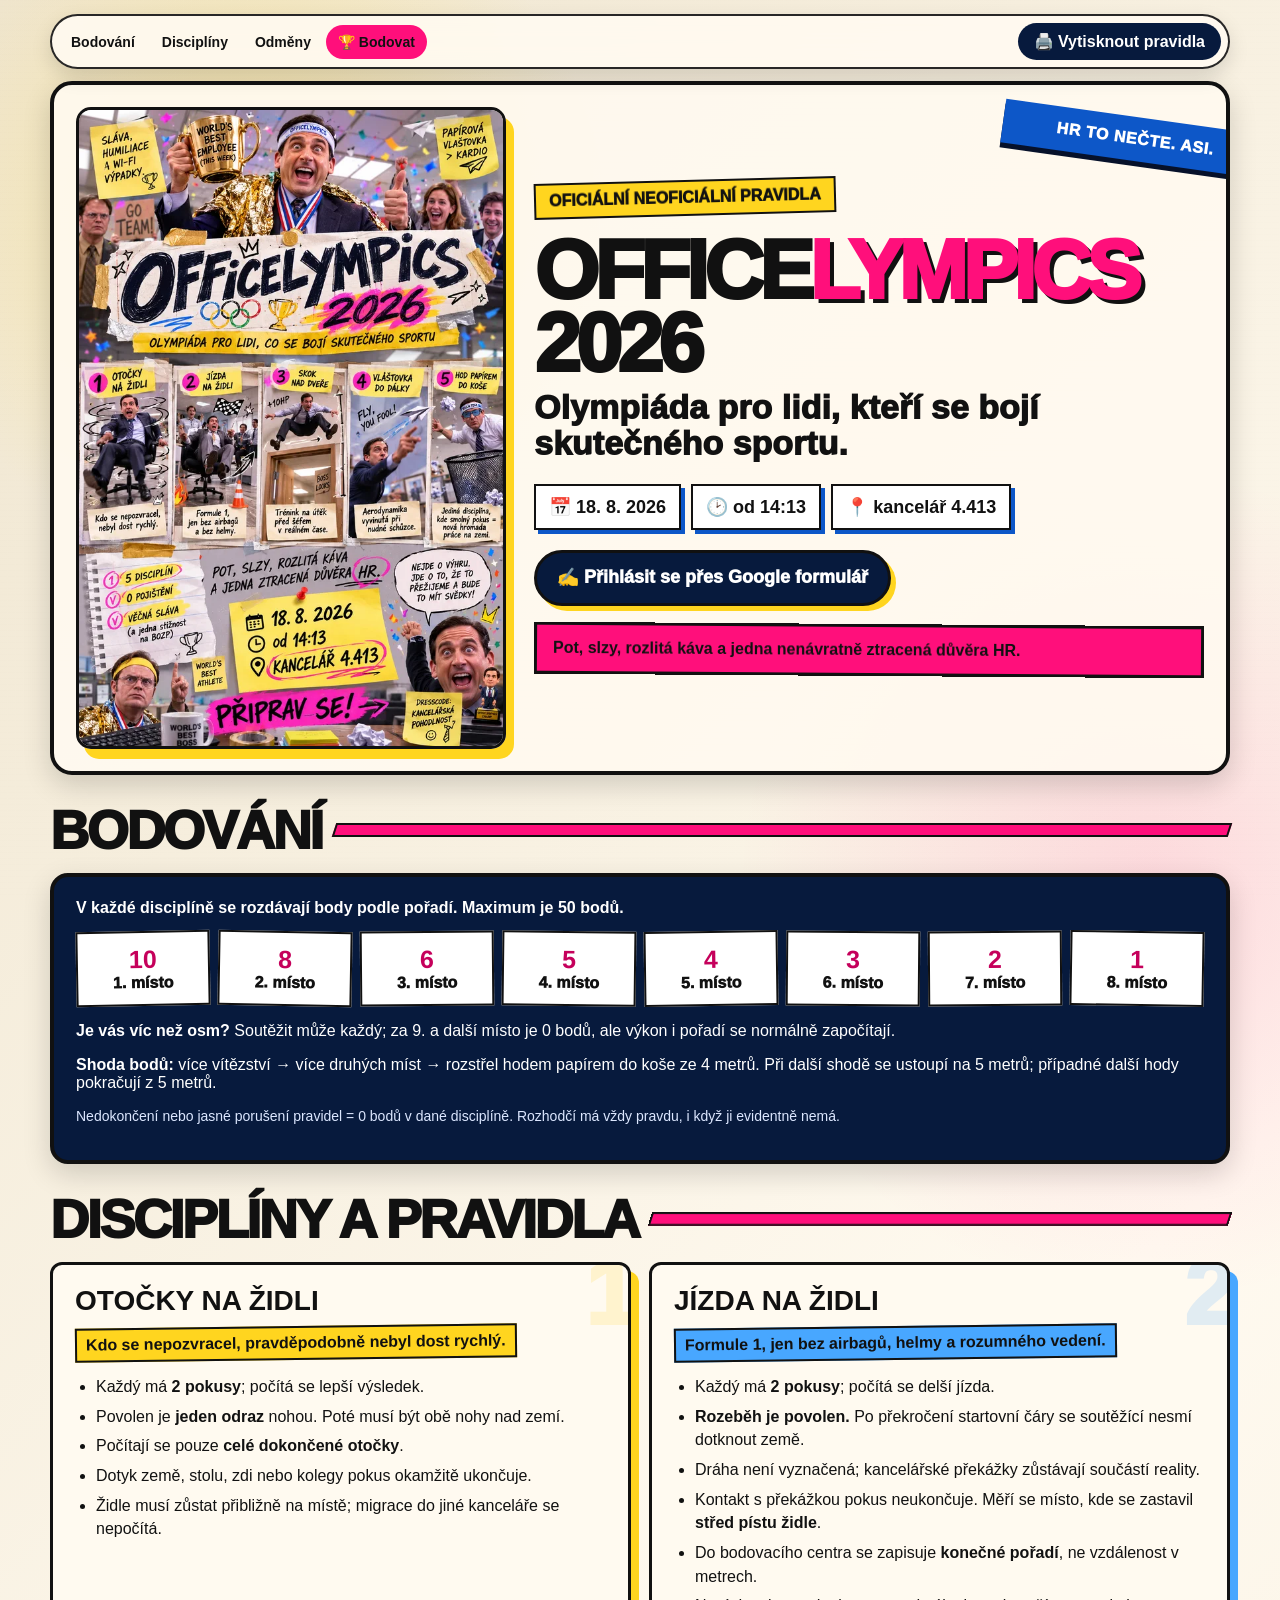
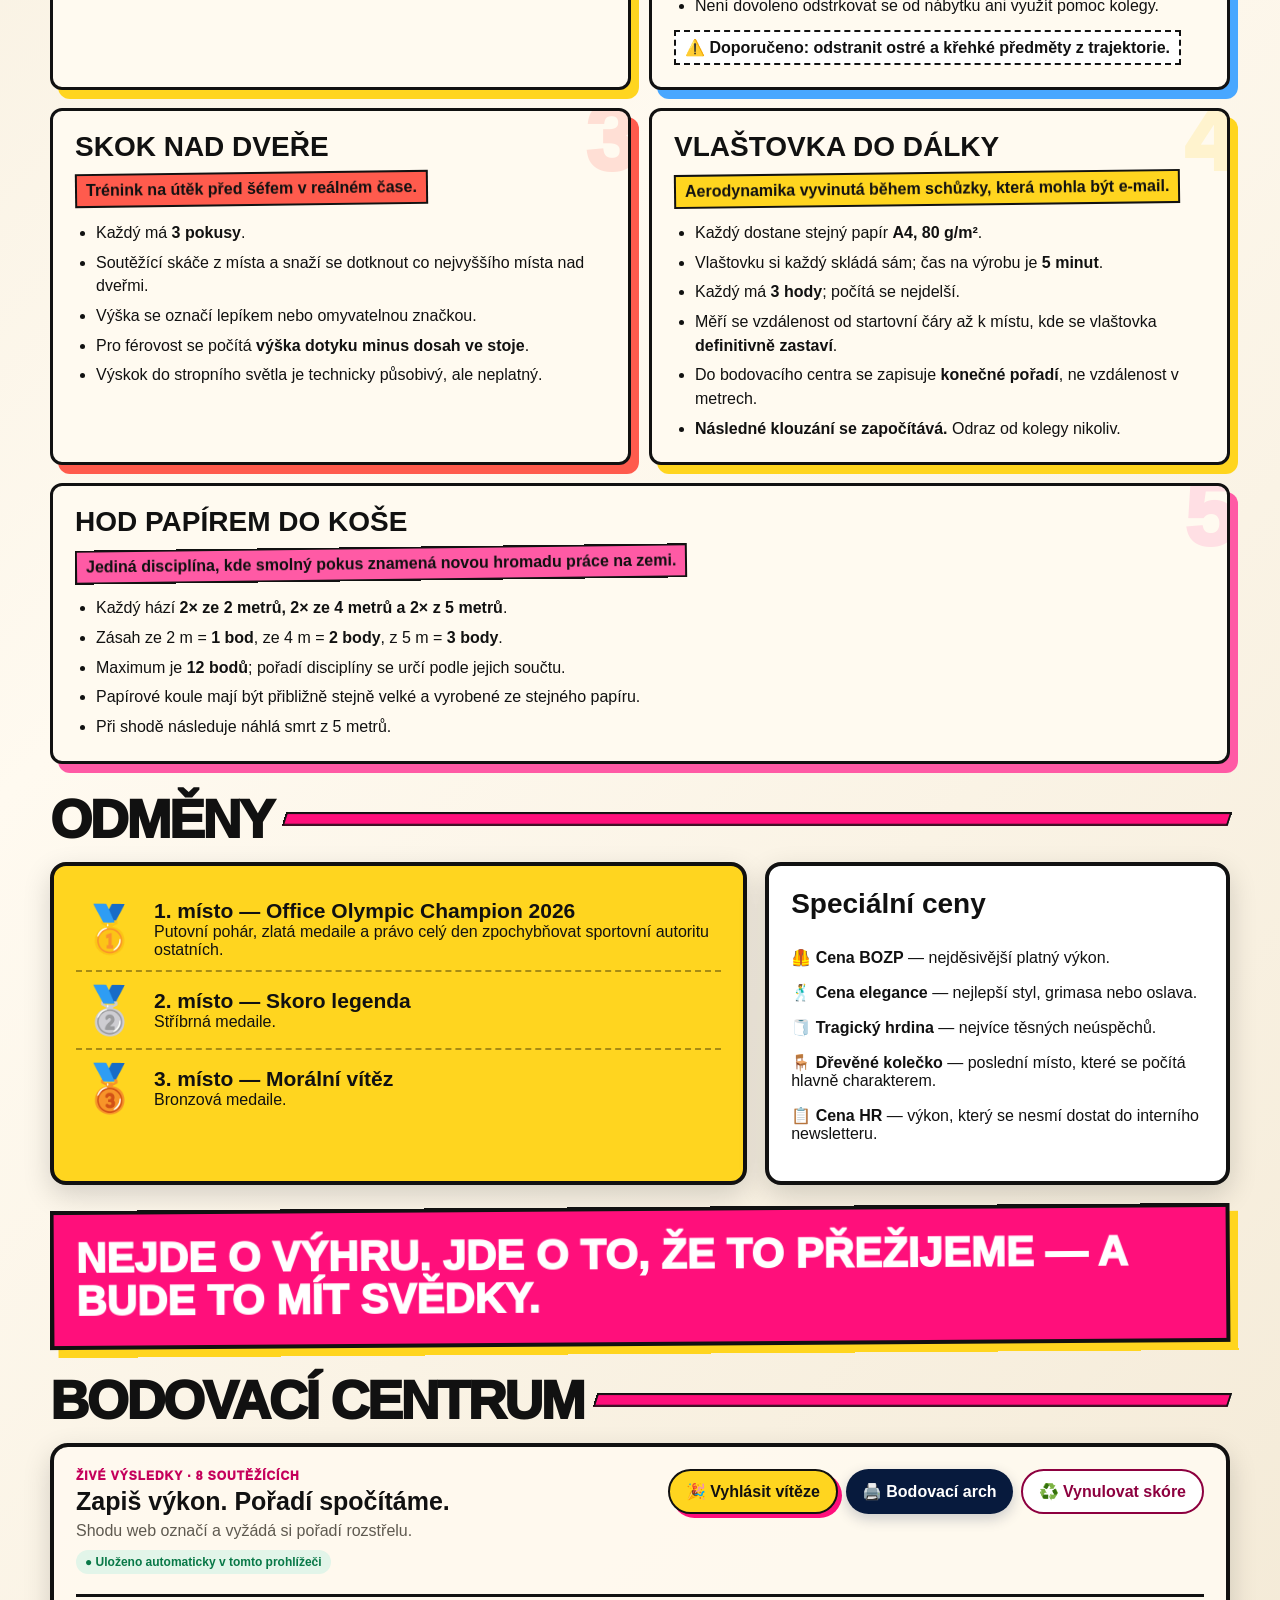
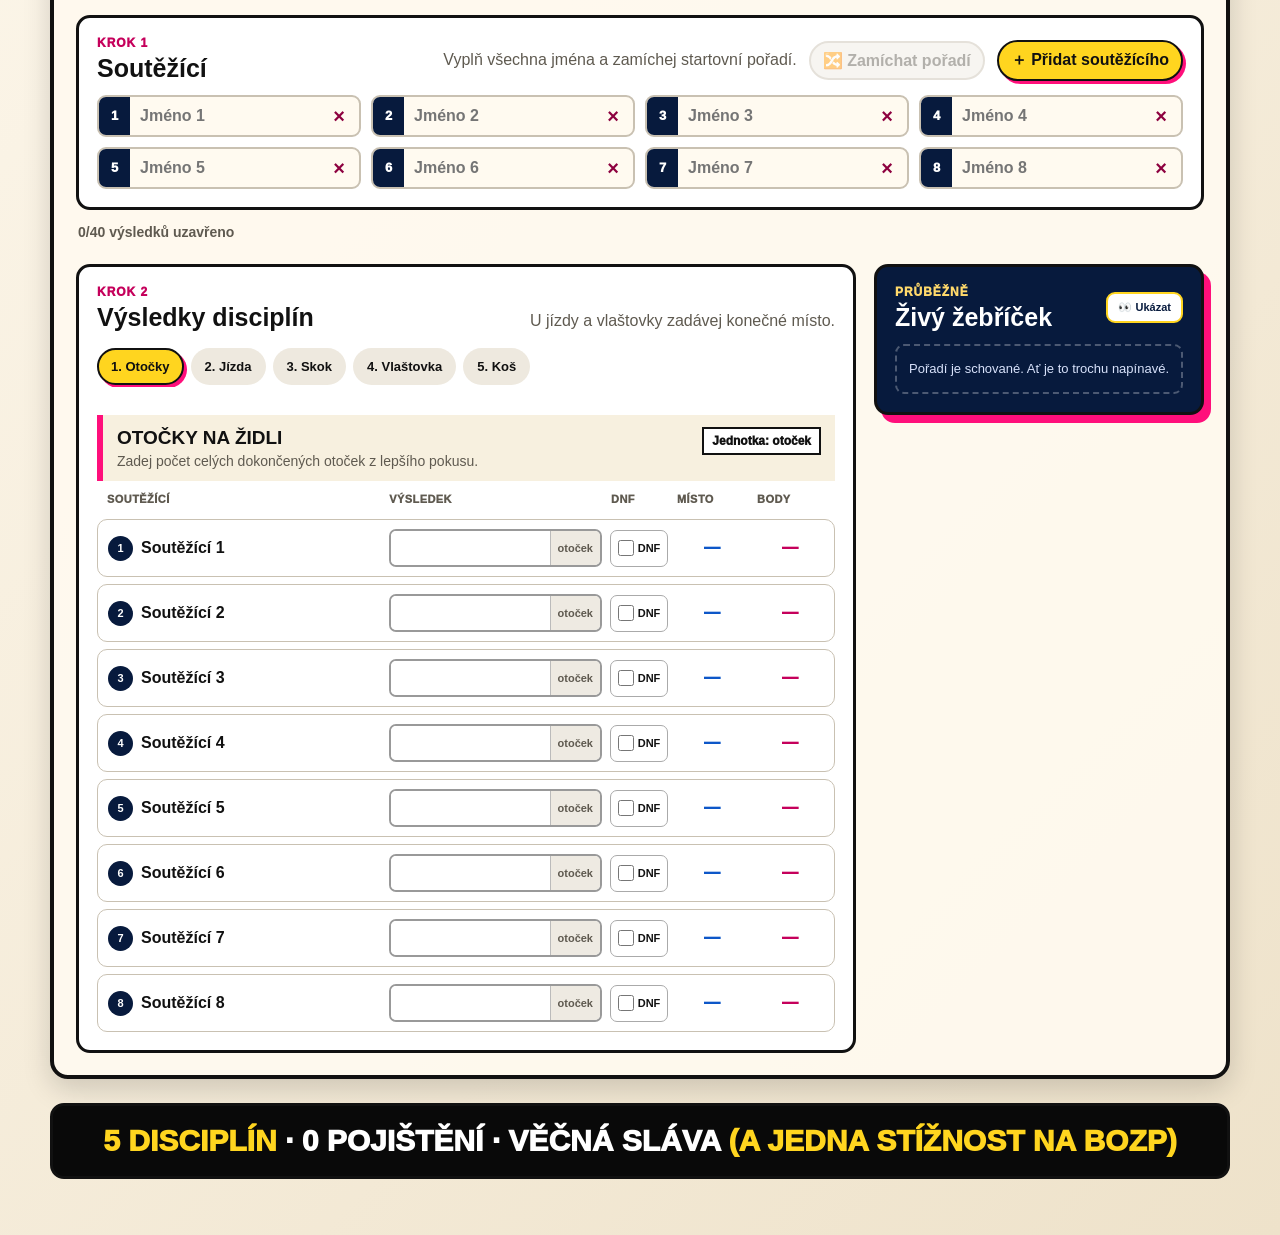
==== commit 4b732b48: "Add participant shuffle and placement entry" ====
--- a/index.html
+++ b/index.html
@@ -124,6 +124,7 @@
               <li><b>Rozeběh je povolen.</b> Po překročení startovní čáry se soutěžící nesmí dotknout země.</li>
               <li>Dráha není vyznačená; kancelářské překážky zůstávají součástí reality.</li>
               <li>Kontakt s překážkou pokus neukončuje. Měří se místo, kde se zastavil <b>střed pístu židle</b>.</li>
+              <li>Do bodovacího centra se zapisuje <b>konečné pořadí</b>, ne vzdálenost v metrech.</li>
               <li>Není dovoleno odstrkovat se od nábytku ani využít pomoc kolegy.</li>
             </ul>
             <div class="badge">⚠️ Doporučeno: odstranit ostré a křehké předměty z trajektorie.</div>
@@ -149,6 +150,7 @@
               <li>Vlaštovku si každý skládá sám; čas na výrobu je <b>5 minut</b>.</li>
               <li>Každý má <b>3 hody</b>; počítá se nejdelší.</li>
               <li>Měří se vzdálenost od startovní čáry až k místu, kde se vlaštovka <b>definitivně zastaví</b>.</li>
+              <li>Do bodovacího centra se zapisuje <b>konečné pořadí</b>, ne vzdálenost v metrech.</li>
               <li><b>Následné klouzání se započítává.</b> Odraz od kolegy nikoliv.</li>
             </ul>
           </article>
@@ -220,7 +222,15 @@
                 <h3>Soutěžící</h3>
               </div>
               <div class="participant-heading-actions">
-                <p>Počet lidí můžeš kdykoli změnit.</p>
+                <p>Vyplň všechna jména a zamíchej startovní pořadí.</p>
+                <button
+                  class="shuffle-participants"
+                  id="shuffle-participants"
+                  type="button"
+                  disabled
+                  title="Nejdřív vyplň všechna jména">
+                  🔀 Zamíchat pořadí
+                </button>
                 <button class="add-participant" id="add-participant" type="button">＋ Přidat soutěžícího</button>
               </div>
             </div>
@@ -236,7 +246,7 @@
                   <span class="eyebrow">Krok 2</span>
                   <h3>Výsledky disciplín</h3>
                 </div>
-                <p>Vyšší výkon je vždy lepší.</p>
+                <p>U jízdy a vlaštovky zadávej konečné místo.</p>
               </div>
               <div class="discipline-tabs" id="discipline-tabs" role="tablist" aria-label="Disciplíny"></div>
               <div id="discipline-panels"></div>
@@ -341,9 +351,9 @@
         <tr>
           <th>Soutěžící</th>
           <th>Otočky<br><small>výsledek / místo</small></th>
-          <th>Jízda<br><small>m / místo</small></th>
+          <th>Jízda<br><small>pořadí</small></th>
           <th>Skok<br><small>cm / místo</small></th>
-          <th>Vlaštovka<br><small>m / místo</small></th>
+          <th>Vlaštovka<br><small>pořadí</small></th>
           <th>Koš<br><small>body / místo</small></th>
           <th>Celkem</th>
           <th>Pořadí</th>
--- a/styles.css
+++ b/styles.css
@@ -74,6 +74,12 @@
 
 button:active {
   transform: translateY(0);
+}
+
+button:disabled {
+  cursor: not-allowed;
+  opacity: .48;
+  transform: none;
 }
 
 a:focus-visible,
@@ -609,6 +615,7 @@
 
 .participant-heading-actions {
   display: flex;
+  flex-wrap: wrap;
   align-items: center;
   justify-content: flex-end;
   gap: 12px;
@@ -627,11 +634,50 @@
   box-shadow: 3px 3px 0 var(--pink);
 }
 
+.shuffle-participants {
+  padding: 8px 12px;
+  color: #fff;
+  background: var(--blue);
+  border: 2px solid var(--ink);
+  box-shadow: 3px 3px 0 var(--yellow);
+}
+
+.shuffle-participants:disabled {
+  color: var(--muted);
+  background: #eeeae2;
+  border-color: var(--line);
+  box-shadow: none;
+}
+
 .participant-grid {
   display: grid;
   grid-template-columns: repeat(4, minmax(0, 1fr));
   gap: 10px;
   margin-top: 14px;
+}
+
+.participant-grid.is-shuffled .participant-field {
+  animation: participant-shuffle-in .48s cubic-bezier(.2, .8, .25, 1.15) both;
+}
+
+.participant-grid.is-shuffled .participant-field:nth-child(2n) {
+  animation-delay: .045s;
+}
+
+.participant-grid.is-shuffled .participant-field:nth-child(3n) {
+  animation-delay: .09s;
+}
+
+@keyframes participant-shuffle-in {
+  0% {
+    opacity: .1;
+    transform: translateY(-12px) rotate(-2deg) scale(.96);
+  }
+
+  100% {
+    opacity: 1;
+    transform: translateY(0) rotate(0) scale(1);
+  }
 }
 
 .participant-field {
@@ -719,6 +765,15 @@
   color: #5b3e00;
   background: #fff3b1;
   border: 2px solid #9d6c00;
+  border-radius: 8px;
+}
+
+.score-status[data-state="success"] {
+  width: fit-content;
+  padding: 8px 11px;
+  color: var(--green);
+  background: #e2f5e9;
+  border: 2px solid var(--green);
   border-radius: 8px;
 }
 
@@ -1895,7 +1950,7 @@
     flex-direction: column;
   }
 
-  .add-participant {
+  .participant-heading-actions button {
     width: 100%;
   }
 }
@@ -1913,6 +1968,10 @@
   }
 
   .confetti-piece {
+    animation: none !important;
+  }
+
+  .participant-grid.is-shuffled .participant-field {
     animation: none !important;
   }
 }
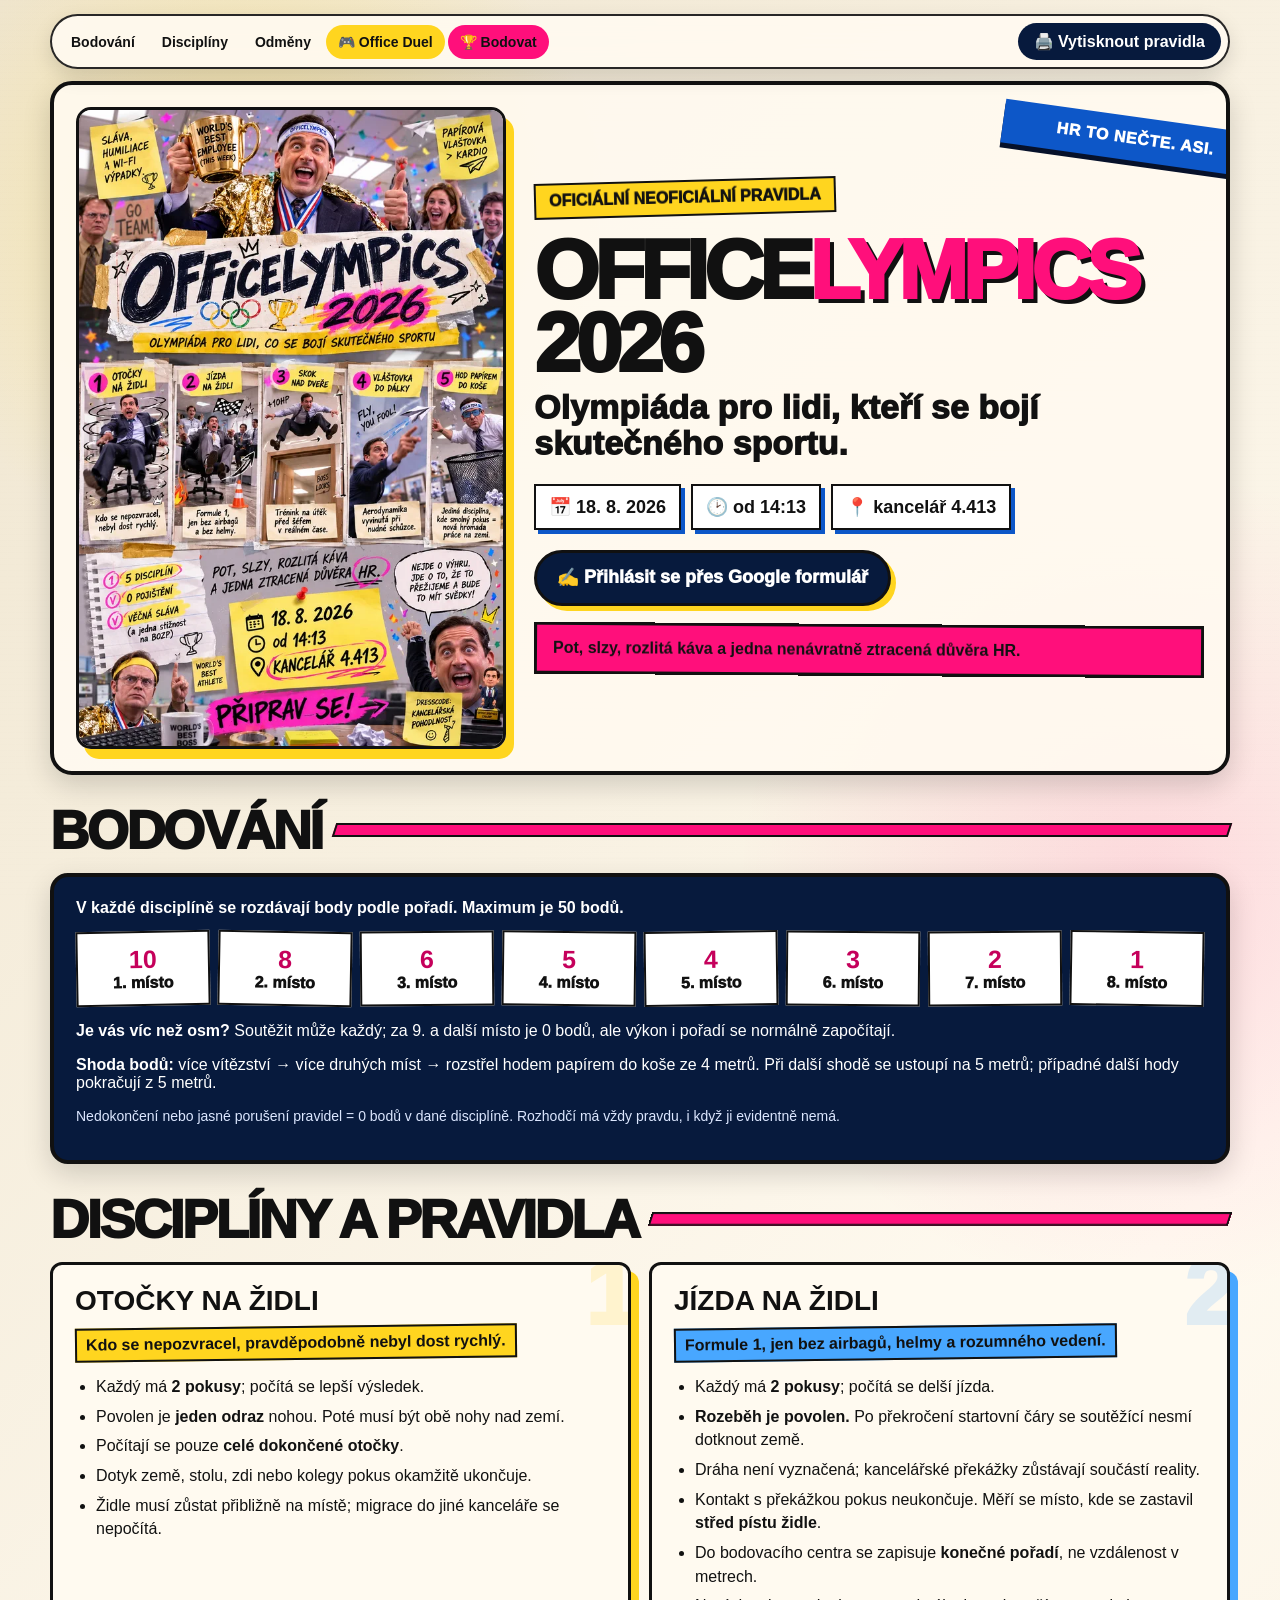
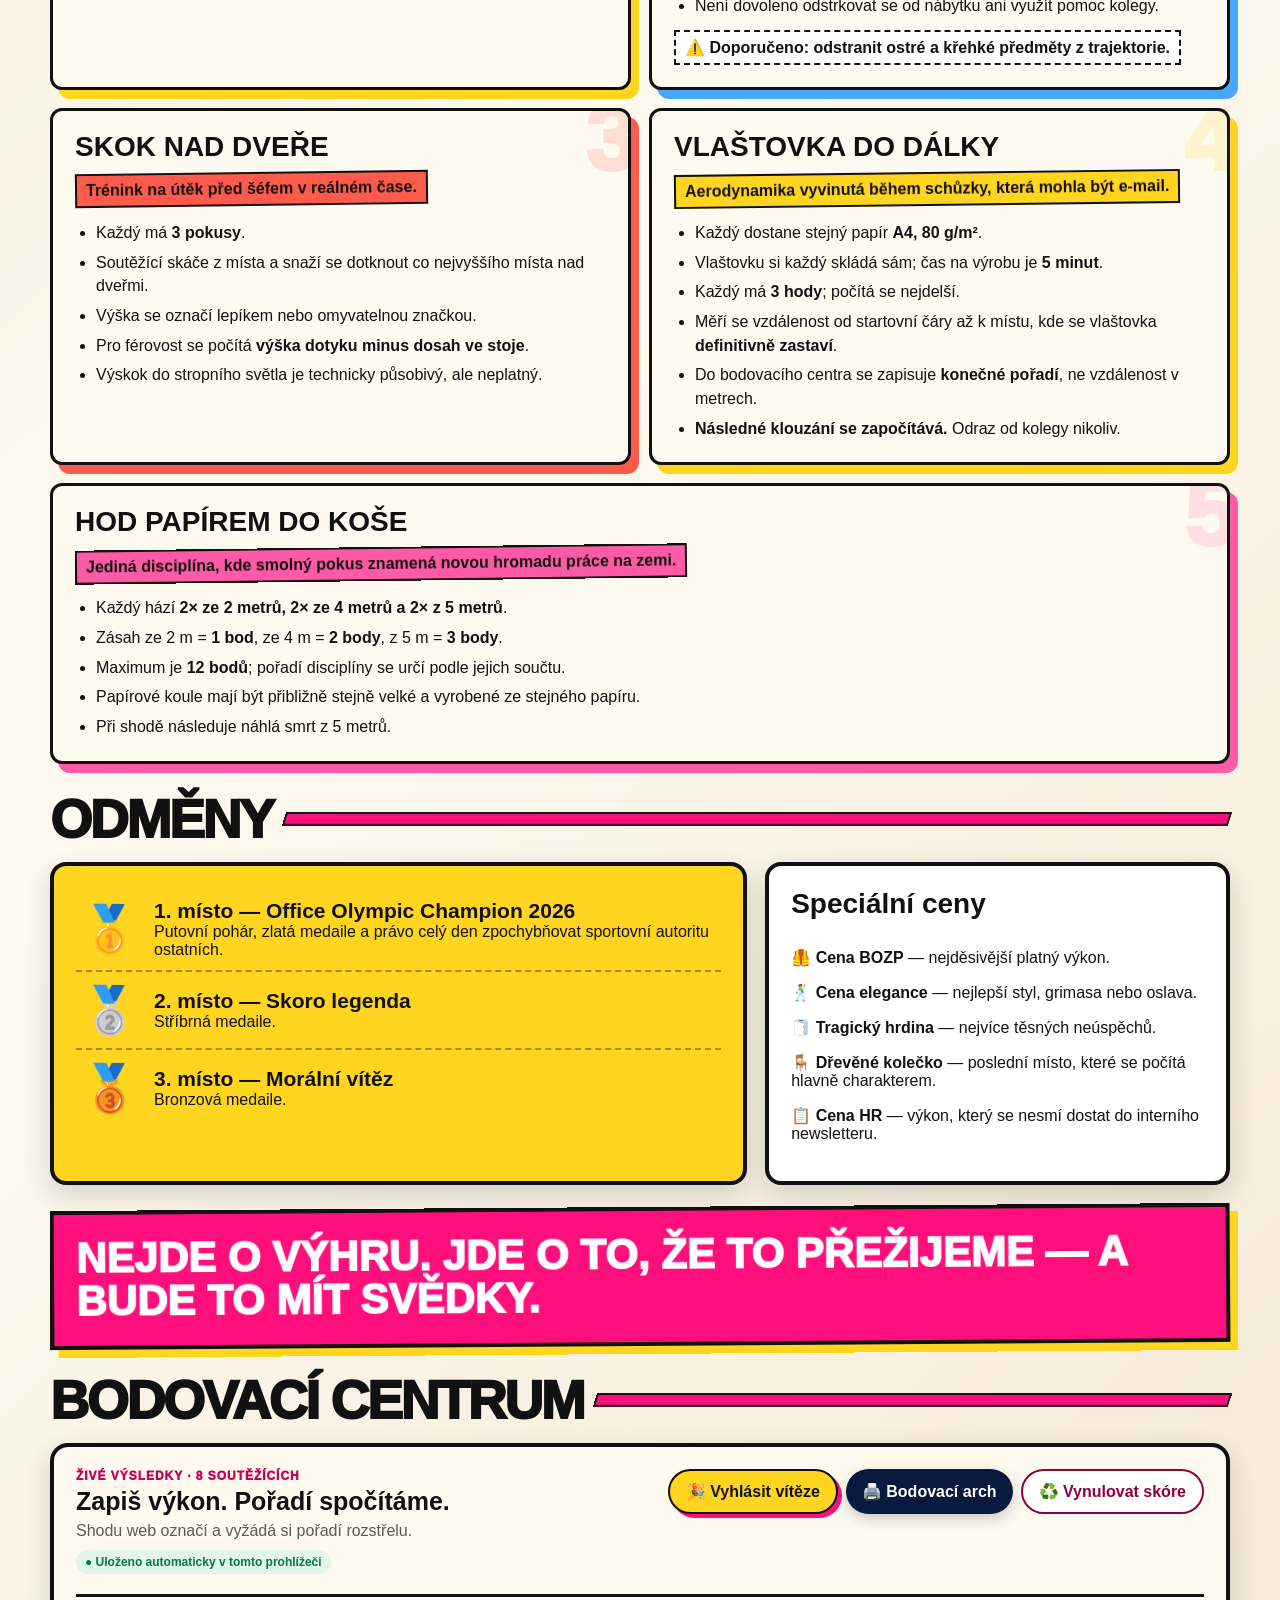
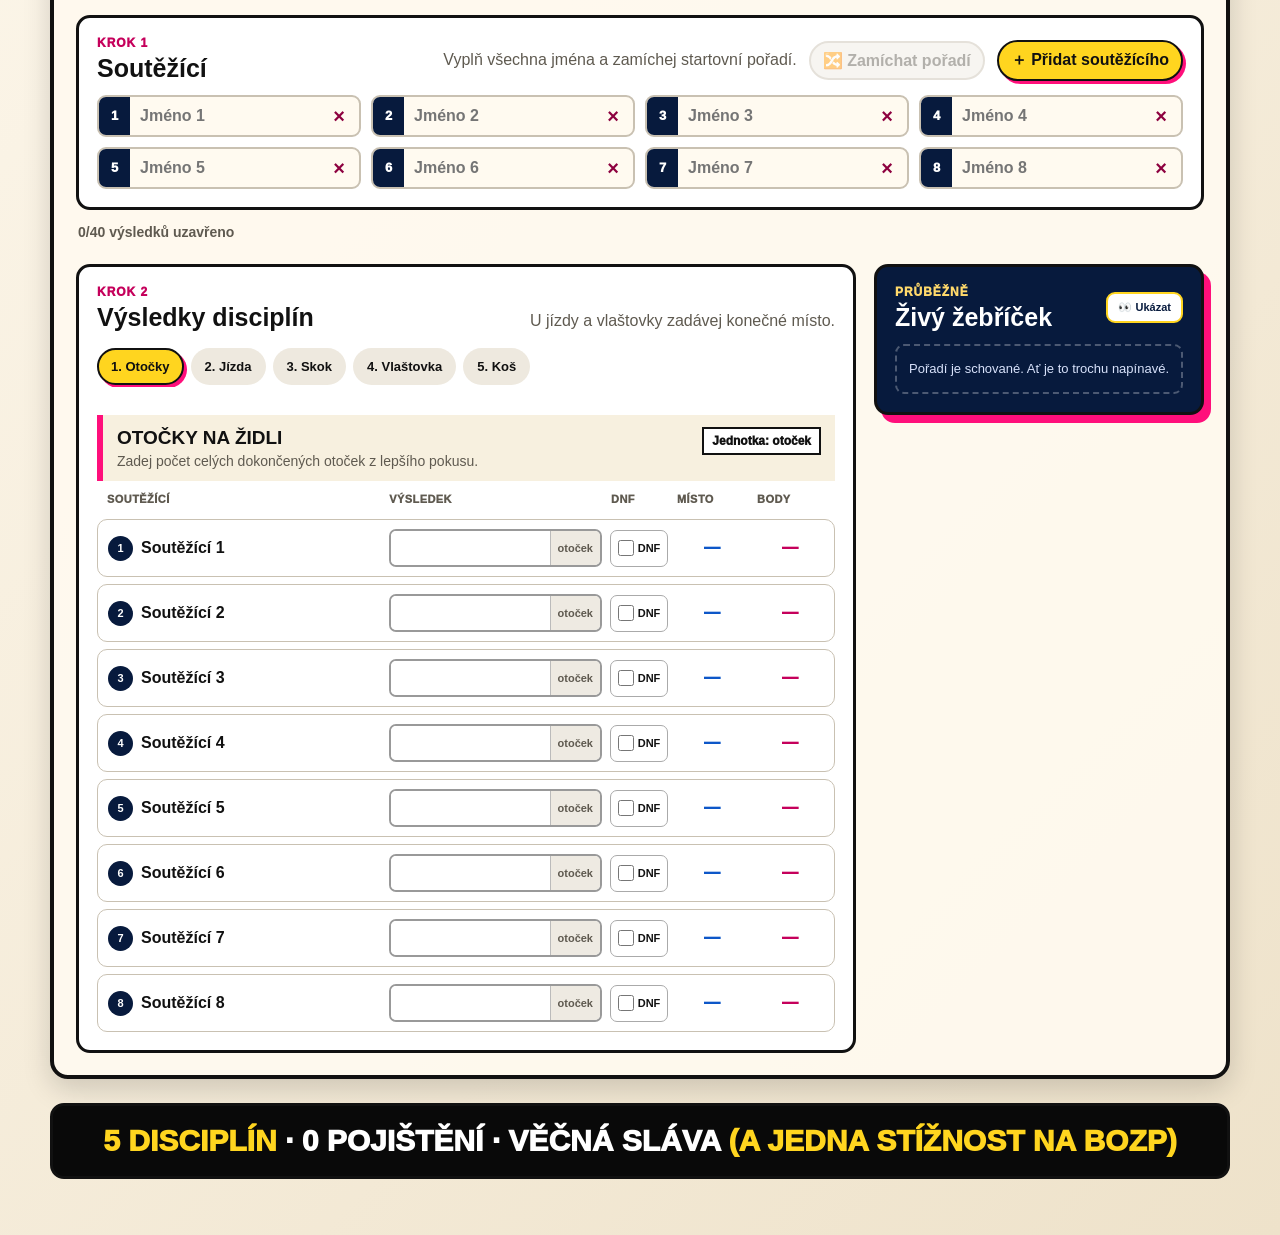
==== commit 1e431143: "duel games" ====
--- a/index.html
+++ b/index.html
@@ -32,6 +32,7 @@
       <a href="#bodovani">Bodování</a>
       <a href="#discipliny">Disciplíny</a>
       <a href="#odmeny">Odměny</a>
+      <a class="quick-game" href="duel/">🎮 Office Duel</a>
       <a class="quick-primary" href="#tabulka">🏆 Bodovat</a>
     </div>
     <button class="nav-print" id="print-rules" type="button">🖨️ Vytisknout pravidla</button>
--- a/styles.css
+++ b/styles.css
@@ -148,6 +148,11 @@
 .quick-nav a.quick-primary {
   color: var(--ink);
   background: var(--pink);
+}
+
+.quick-nav a.quick-game {
+  color: var(--ink);
+  background: var(--yellow);
 }
 
 .nav-print {
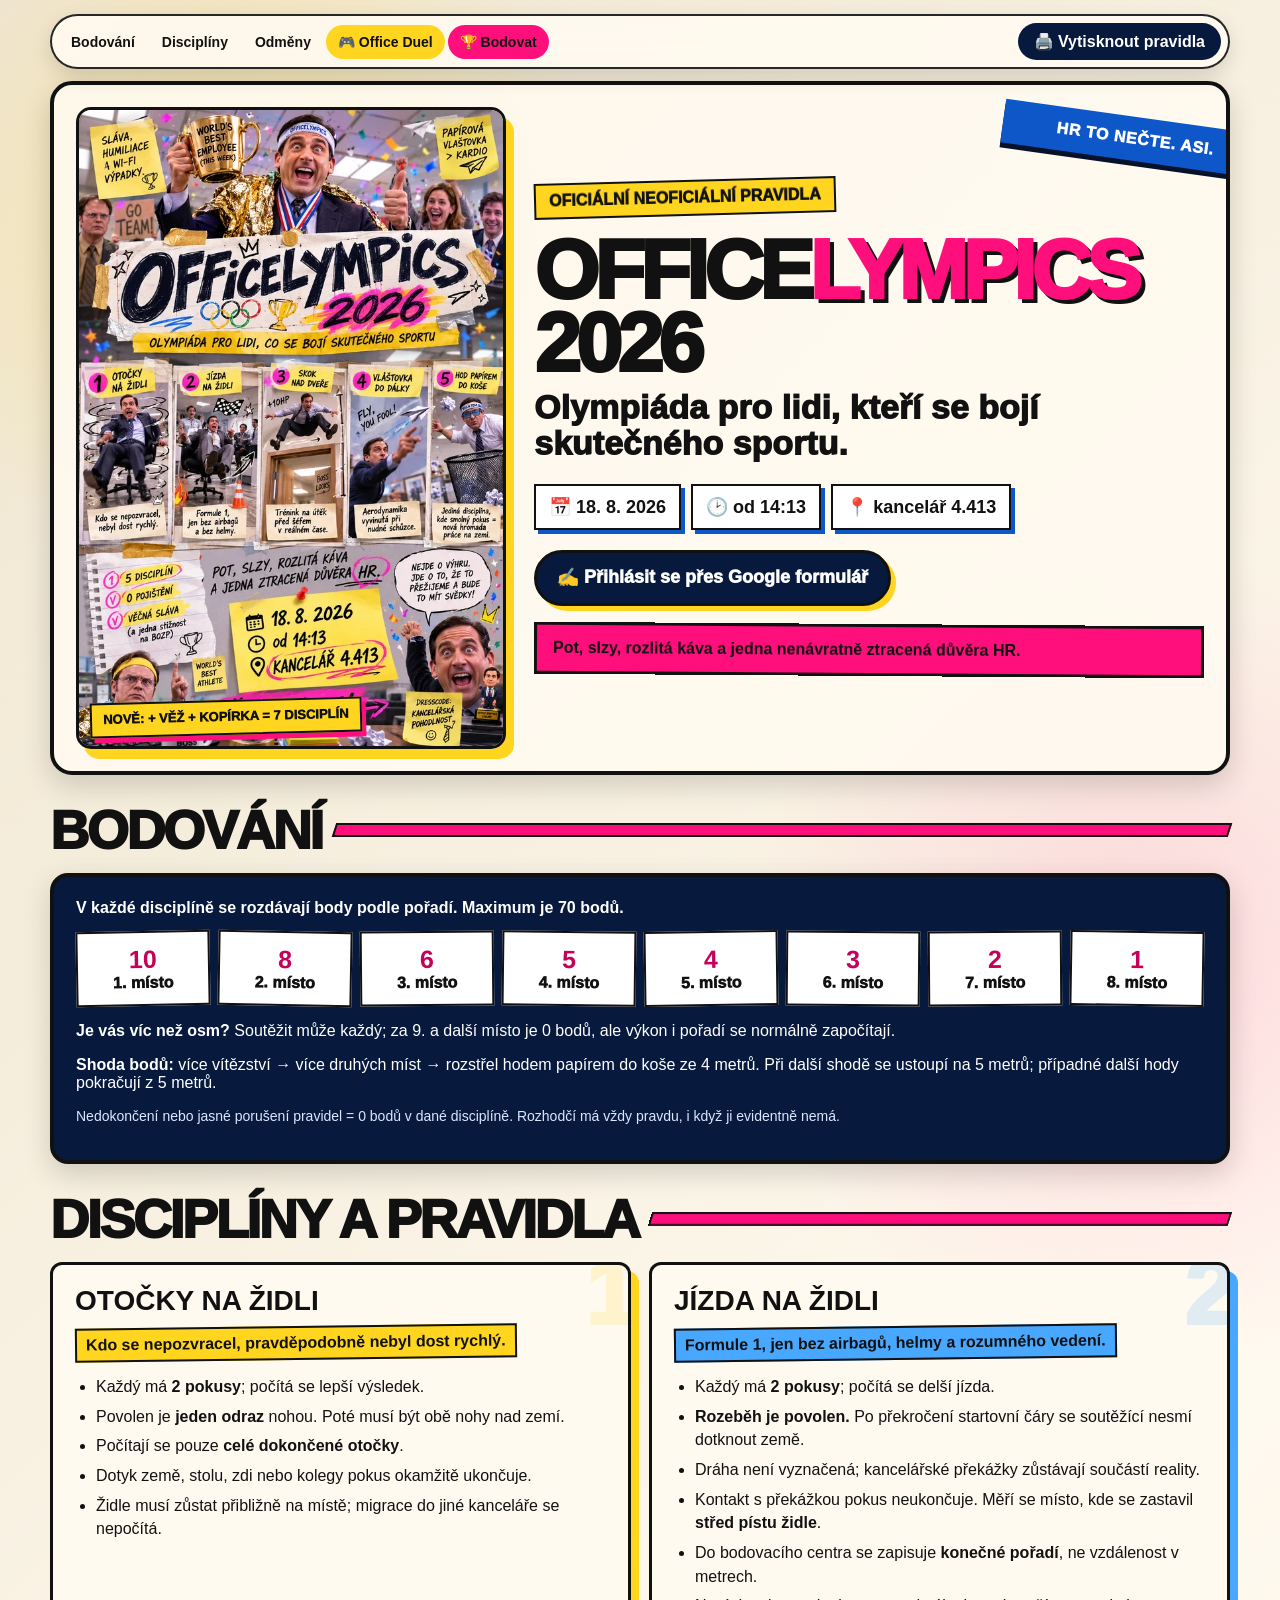
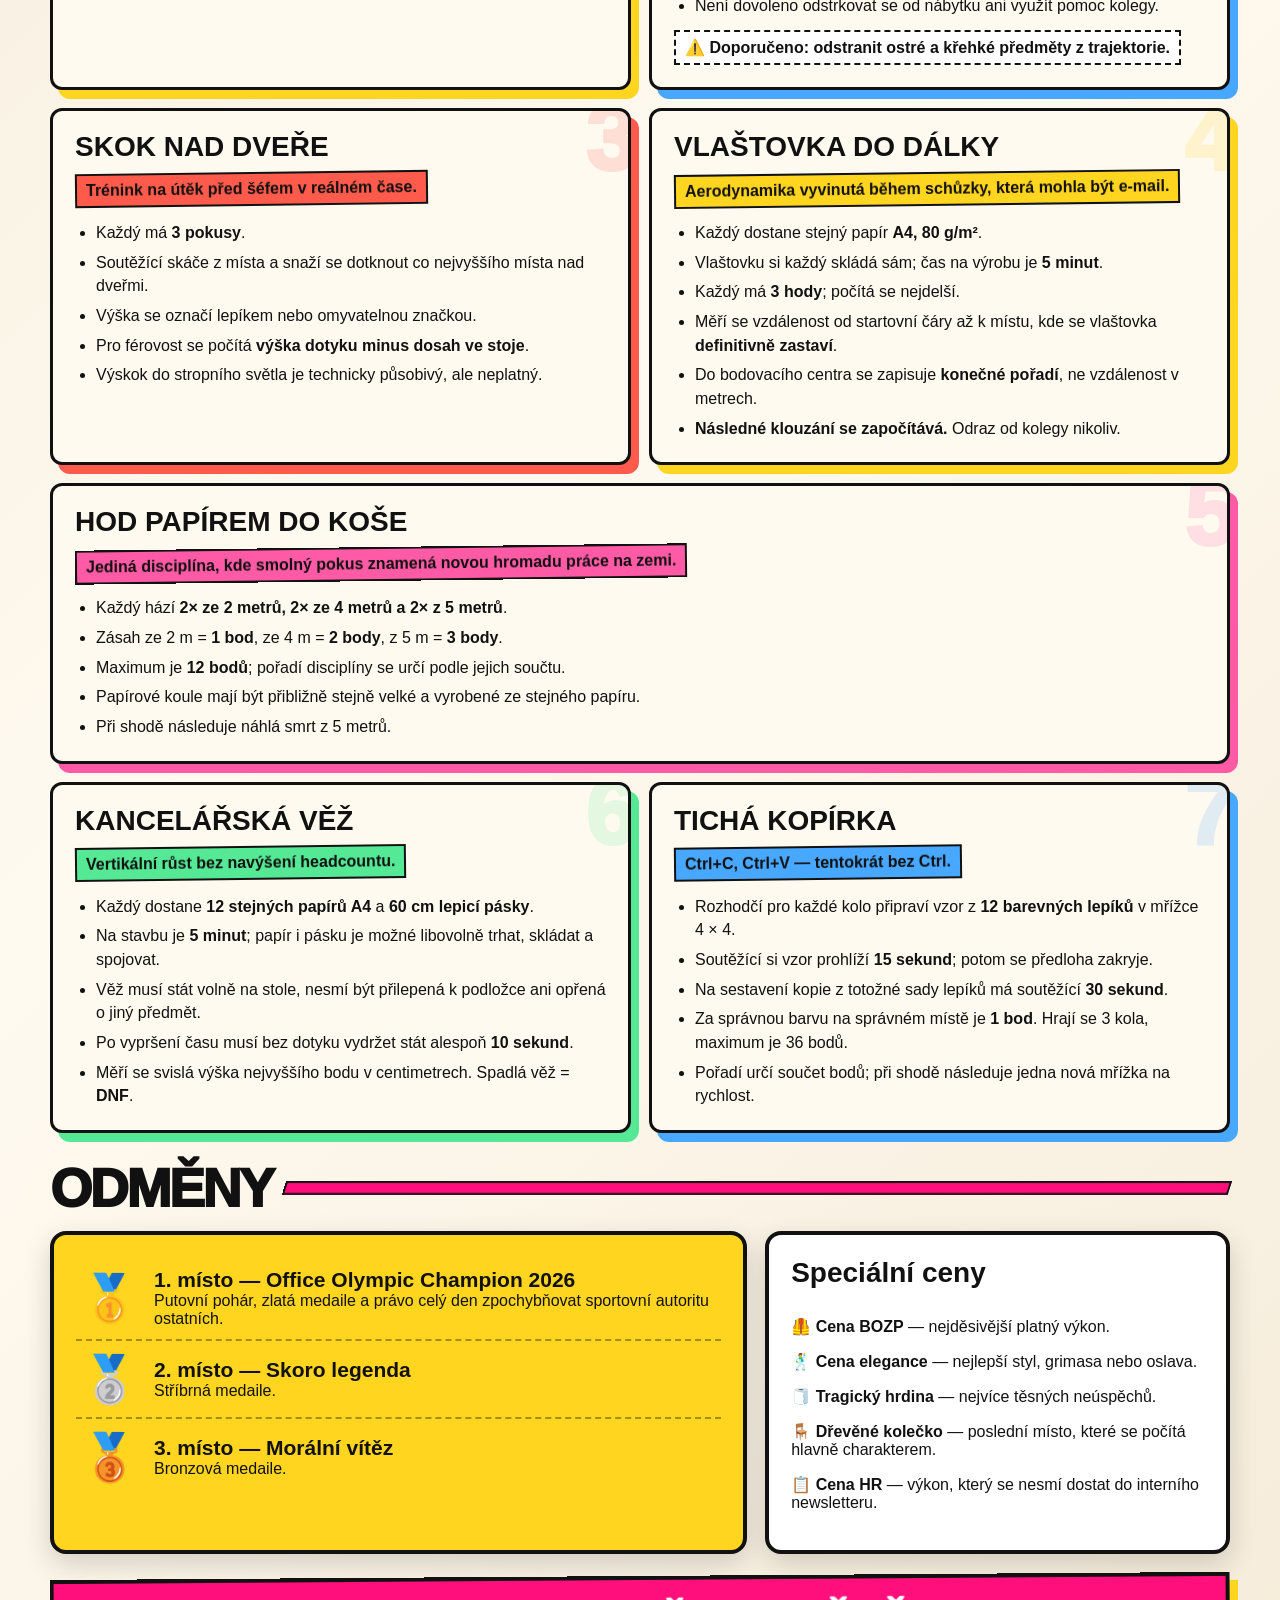
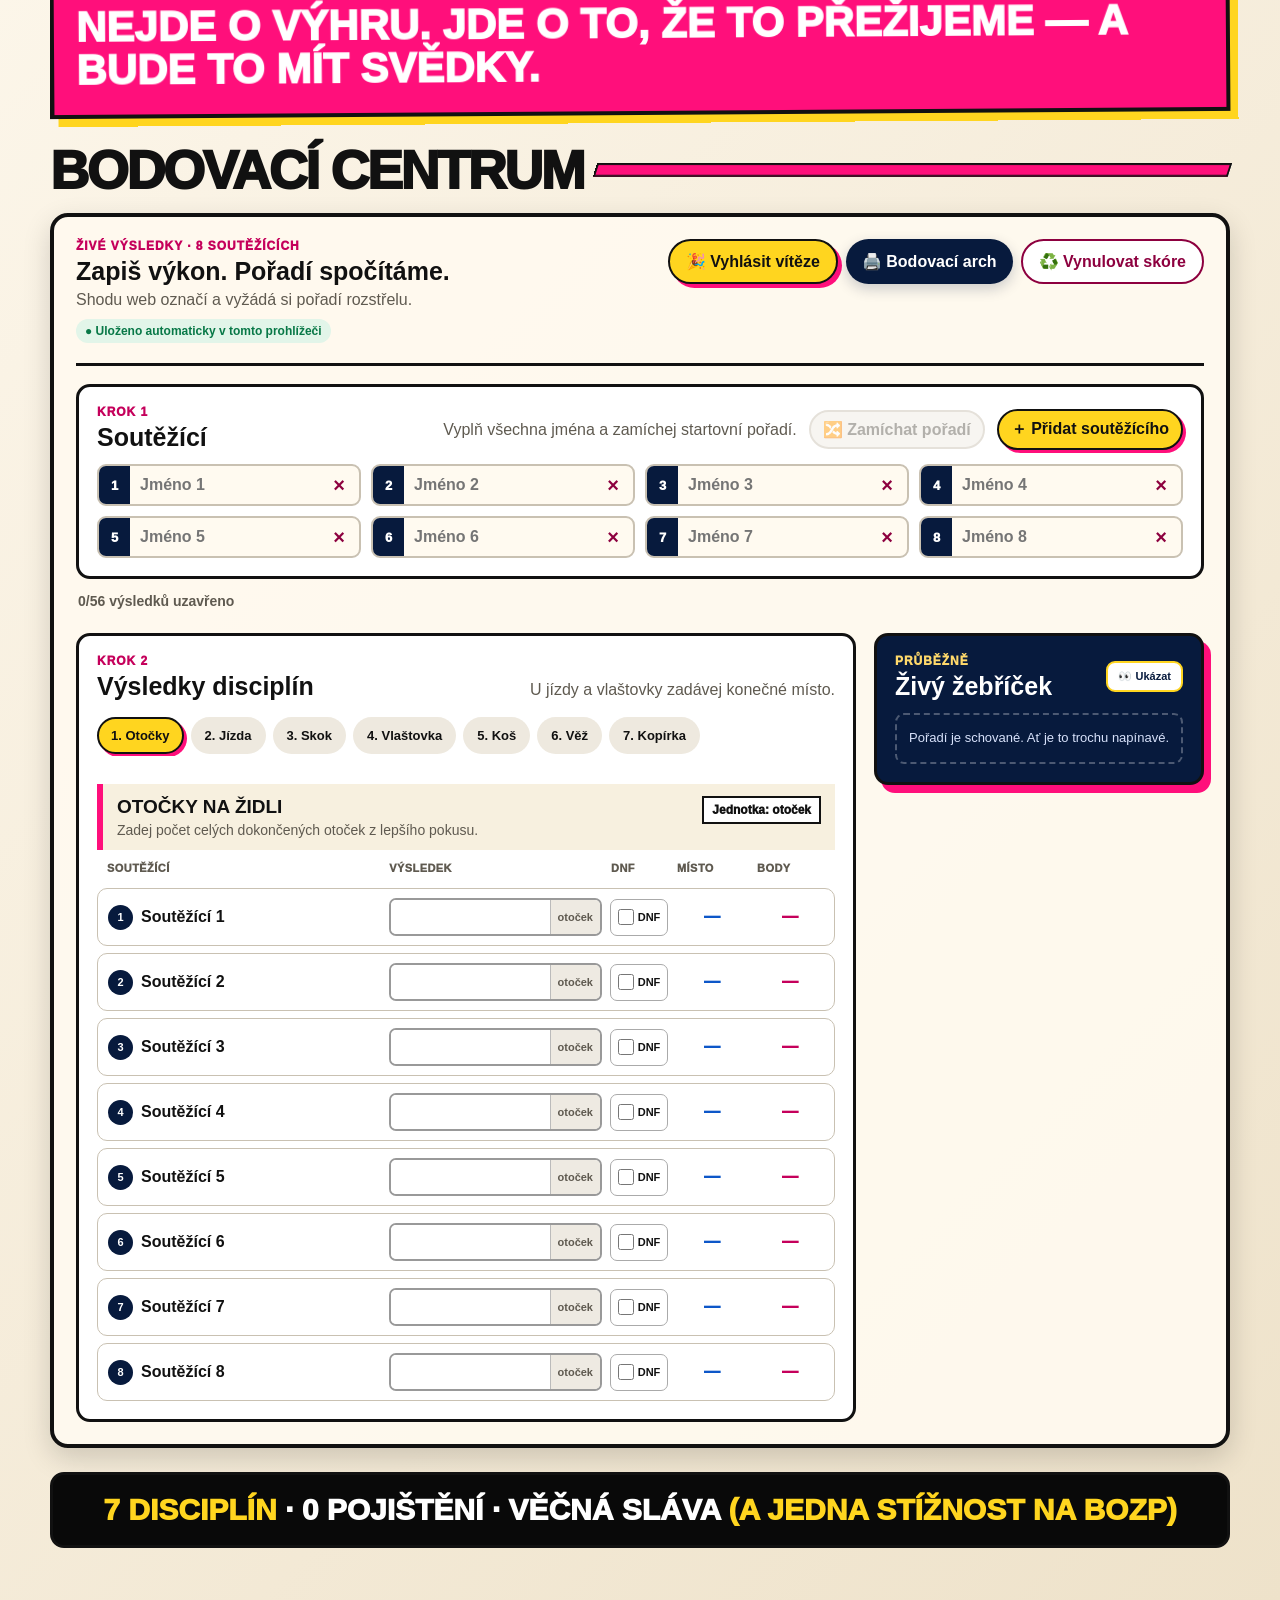
==== commit fb2d28ce: "tournament" ====
--- a/index.html
+++ b/index.html
@@ -10,14 +10,14 @@
   <meta property="og:type" content="website">
   <meta property="og:locale" content="cs_CZ">
   <meta property="og:title" content="Officelympics 2026">
-  <meta property="og:description" content="5 disciplín • 0 pojištění • věčná sláva">
+  <meta property="og:description" content="7 disciplín • 0 pojištění • věčná sláva">
   <meta property="og:image" content="https://nemvik.github.io/officelympics/2026.png">
   <meta property="og:image:width" content="1024">
   <meta property="og:image:height" content="1536">
   <meta property="og:image:alt" content="Plakát Officelympics 2026">
   <meta name="twitter:card" content="summary_large_image">
   <meta name="twitter:title" content="Officelympics 2026">
-  <meta name="twitter:description" content="5 disciplín • 0 pojištění • věčná sláva">
+  <meta name="twitter:description" content="7 disciplín • 0 pojištění • věčná sláva">
   <meta name="twitter:image" content="https://nemvik.github.io/officelympics/2026.png">
 
   <link rel="icon" href="favicon.svg" type="image/svg+xml">
@@ -56,6 +56,7 @@
               decoding="async"
               alt="Pozvánka Officelympics 2026">
           </picture>
+          <span class="poster-update">NOVĚ: + VĚŽ + KOPÍRKA = 7 DISCIPLÍN</span>
           <span class="poster-open" aria-hidden="true">🔎 Otevřít celý plakát</span>
         </a>
 
@@ -85,7 +86,7 @@
       <section id="bodovani">
         <h2 class="section-title">Bodování</h2>
         <div class="scoring">
-          <b>V každé disciplíně se rozdávají body podle pořadí. Maximum je 50 bodů.</b>
+          <b>V každé disciplíně se rozdávají body podle pořadí. Maximum je 70 bodů.</b>
           <div class="scoring-grid" aria-label="Body podle umístění">
             <div class="place" style="--r:-1deg"><strong>10</strong>1. místo</div>
             <div class="place" style="--r:1deg"><strong>8</strong>2. místo</div>
@@ -165,6 +166,30 @@
               <li>Maximum je <b>12 bodů</b>; pořadí disciplíny se určí podle jejich součtu.</li>
               <li>Papírové koule mají být přibližně stejně velké a vyrobené ze stejného papíru.</li>
               <li>Při shodě následuje náhlá smrt z 5 metrů.</li>
+            </ul>
+          </article>
+
+          <article class="rule" data-num="6" style="--c:#55e895">
+            <h3>Kancelářská věž</h3>
+            <div class="joke">Vertikální růst bez navýšení headcountu.</div>
+            <ul>
+              <li>Každý dostane <b>12 stejných papírů A4</b> a <b>60 cm lepicí pásky</b>.</li>
+              <li>Na stavbu je <b>5 minut</b>; papír i pásku je možné libovolně trhat, skládat a spojovat.</li>
+              <li>Věž musí stát volně na stole, nesmí být přilepená k podložce ani opřená o jiný předmět.</li>
+              <li>Po vypršení času musí bez dotyku vydržet stát alespoň <b>10 sekund</b>.</li>
+              <li>Měří se svislá výška nejvyššího bodu v centimetrech. Spadlá věž = <b>DNF</b>.</li>
+            </ul>
+          </article>
+
+          <article class="rule" data-num="7" style="--c:#48a7ff">
+            <h3>Tichá kopírka</h3>
+            <div class="joke">Ctrl+C, Ctrl+V — tentokrát bez Ctrl.</div>
+            <ul>
+              <li>Rozhodčí pro každé kolo připraví vzor z <b>12 barevných lepíků</b> v mřížce 4 × 4.</li>
+              <li>Soutěžící si vzor prohlíží <b>15 sekund</b>; potom se předloha zakryje.</li>
+              <li>Na sestavení kopie z totožné sady lepíků má soutěžící <b>30 sekund</b>.</li>
+              <li>Za správnou barvu na správném místě je <b>1 bod</b>. Hrají se 3 kola, maximum je 36 bodů.</li>
+              <li>Pořadí určí součet bodů; při shodě následuje jedna nová mřížka na rychlost.</li>
             </ul>
           </article>
         </div>
@@ -281,7 +306,7 @@
         </div>
       </section>
 
-      <div class="foot"><span>5 disciplín</span> · 0 pojištění · věčná sláva <span>(a jedna stížnost na BOZP)</span></div>
+      <div class="foot"><span>7 disciplín</span> · 0 pojištění · věčná sláva <span>(a jedna stížnost na BOZP)</span></div>
     </main>
   </div>
 
@@ -356,6 +381,8 @@
           <th>Skok<br><small>cm / místo</small></th>
           <th>Vlaštovka<br><small>pořadí</small></th>
           <th>Koš<br><small>body / místo</small></th>
+          <th>Věž<br><small>cm / místo</small></th>
+          <th>Kopírka<br><small>body / místo</small></th>
           <th>Celkem</th>
           <th>Pořadí</th>
         </tr>
--- a/styles.css
+++ b/styles.css
@@ -221,6 +221,22 @@
 
 .poster-open {
   display: none;
+}
+
+.poster-update {
+  max-width: calc(100% - 28px);
+  padding: 8px 11px;
+  position: absolute;
+  left: 14px;
+  bottom: 14px;
+  color: var(--ink);
+  background: var(--yellow);
+  border: 2px solid var(--ink);
+  box-shadow: 4px 5px 0 var(--pink);
+  font-size: 13px;
+  font-weight: 1000;
+  line-height: 1.15;
+  transform: rotate(-1.5deg);
 }
 
 .hero-copy {
